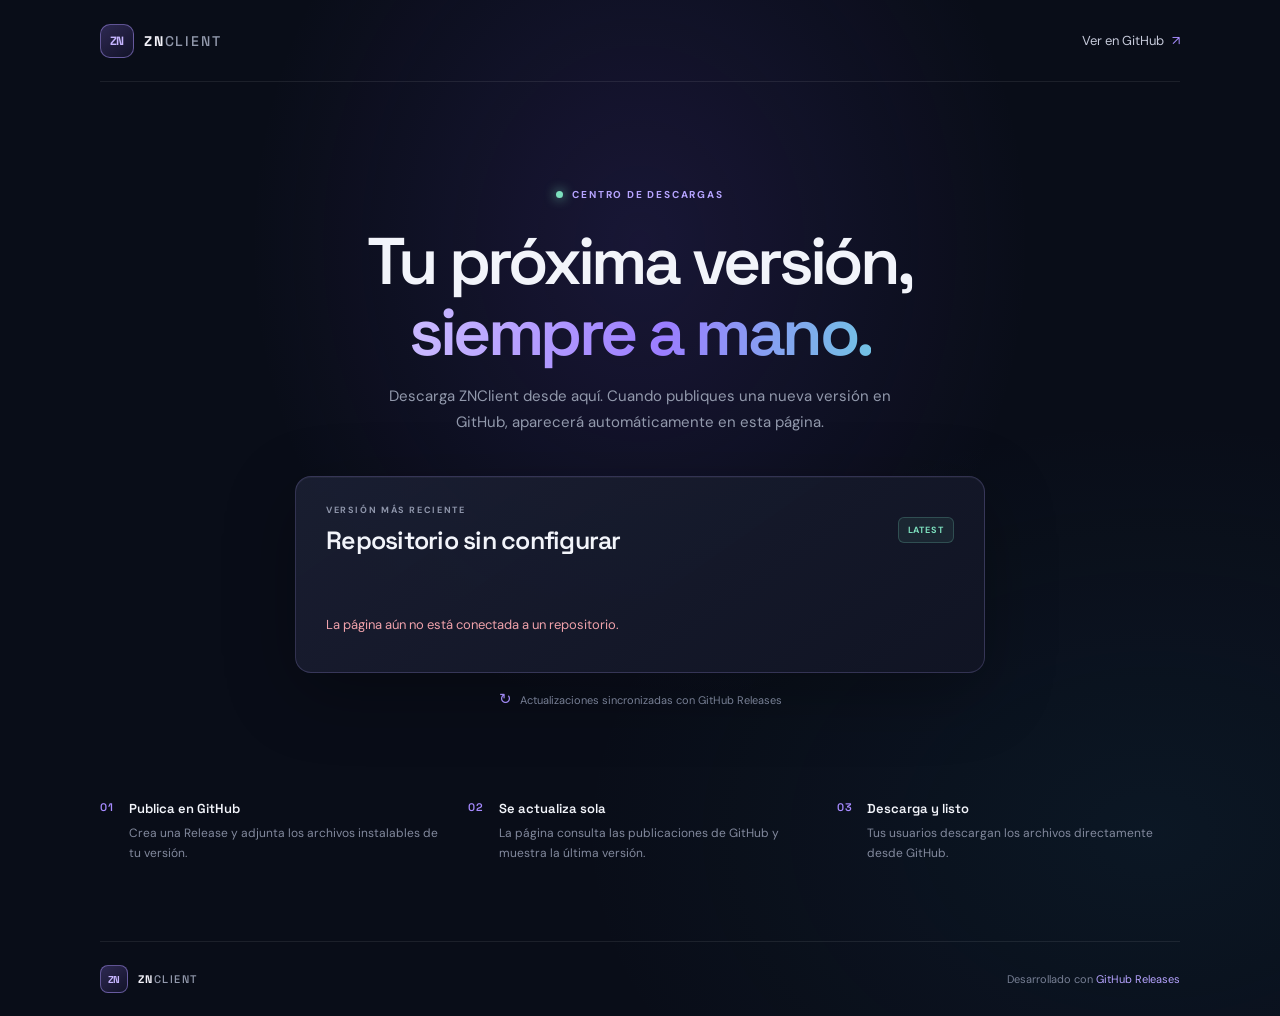
==== site/index.html @ 5d08c648 "Add ZNClient downloads website" ====
<!doctype html>
<html lang="es">
  <head>
    <meta charset="utf-8">
    <meta name="viewport" content="width=device-width, initial-scale=1">
    <meta name="theme-color" content="#090d18">
    <meta name="description" content="Descarga la versión más reciente de ZNClient.">
    <title>ZNClient — Descargas</title>
    <link rel="stylesheet" href="./styles.css">
    <script src="./repo-config.js"></script>
    <script src="./app.js" defer></script>
  </head>
  <body>
    <div class="page-shell">
      <header class="topbar">
        <a class="brand" href="#" aria-label="ZNClient, inicio">
          <span class="brand-mark" aria-hidden="true">ZN</span>
          <span>ZN<span class="brand-light">CLIENT</span></span>
        </a>
        <a class="github-link" id="github-link" href="#" target="_blank" rel="noreferrer">
          Ver en GitHub <span aria-hidden="true">↗</span>
        </a>
      </header>

      <main>
        <section class="hero" aria-labelledby="hero-title">
          <div class="eyebrow"><span class="status-dot"></span> CENTRO DE DESCARGAS</div>
          <h1 id="hero-title">Tu próxima versión,<br><span>siempre a mano.</span></h1>
          <p class="hero-copy">
            Descarga ZNClient desde aquí. Cuando publiques una nueva versión en GitHub,
            aparecerá automáticamente en esta página.
          </p>

          <article class="release-card" aria-live="polite">
            <div class="release-heading">
              <div>
                <p class="card-label">VERSIÓN MÁS RECIENTE</p>
                <h2 id="latest-version">Buscando versión...</h2>
              </div>
              <span class="latest-badge">LATEST</span>
            </div>
            <p class="release-date" id="release-date"></p>
            <div class="download-area" id="download-area">
              <span class="loader" aria-hidden="true"></span>
              <span>Conectando con GitHub...</span>
            </div>
            <a class="release-notes" id="release-notes" href="#" target="_blank" rel="noreferrer" hidden>
              Ver notas de esta versión <span aria-hidden="true">→</span>
            </a>
          </article>
          <p class="auto-note"><span aria-hidden="true">↻</span> Actualizaciones sincronizadas con GitHub Releases</p>
        </section>

        <section class="how-it-works" aria-label="Cómo funciona">
          <div class="step">
            <span class="step-number">01</span>
            <div><h3>Publica en GitHub</h3><p>Crea una Release y adjunta los archivos instalables de tu versión.</p></div>
          </div>
          <div class="step">
            <span class="step-number">02</span>
            <div><h3>Se actualiza sola</h3><p>La página consulta las publicaciones de GitHub y muestra la última versión.</p></div>
          </div>
          <div class="step">
            <span class="step-number">03</span>
            <div><h3>Descarga y listo</h3><p>Tus usuarios descargan los archivos directamente desde GitHub.</p></div>
          </div>
        </section>
      </main>

      <footer>
        <a class="brand footer-brand" href="#" aria-label="ZNClient, inicio">
          <span class="brand-mark" aria-hidden="true">ZN</span>
          <span>ZN<span class="brand-light">CLIENT</span></span>
        </a>
        <span>Desarrollado con <a id="footer-github-link" href="#" target="_blank" rel="noreferrer">GitHub Releases</a></span>
      </footer>
    </div>
  </body>
</html>
---- site/styles.css ----
@import url("https://fonts.googleapis.com/css2?family=DM+Sans:wght@400;500;600;700&family=Space+Grotesk:wght@400;500;600;700&display=swap");

:root {
  color-scheme: dark;
  font-family: "DM Sans", sans-serif;
  color: #f2f4fa;
  background: #090d18;
  font-synthesis: none;
  text-rendering: optimizeLegibility;
  -webkit-font-smoothing: antialiased;
  -moz-osx-font-smoothing: grayscale;
  font-optical-sizing: auto;
  --muted: #9299ac;
  --accent: #9c7bff;
}

* { box-sizing: border-box; }

body {
  min-width: 320px;
  min-height: 100vh;
  margin: 0;
  background:
    radial-gradient(ellipse at 50% 24%, rgba(86, 59, 172, .2), transparent 43%),
    radial-gradient(ellipse at 90% 82%, rgba(32, 108, 141, .1), transparent 35%),
    #090d18;
}

a { color: inherit; }

.page-shell { width: min(100% - 48px, 1080px); margin: 0 auto; }

.topbar, footer {
  display: flex;
  min-height: 82px;
  align-items: center;
  justify-content: space-between;
  border-bottom: 1px solid rgba(255, 255, 255, .08);
}

.brand {
  display: inline-flex;
  align-items: center;
  gap: 10px;
  color: #f4f3fa;
  font: 700 14px "Space Grotesk", sans-serif;
  letter-spacing: .13em;
  text-decoration: none;
}

.brand-mark {
  display: grid;
  width: 34px;
  height: 34px;
  place-items: center;
  border: 1px solid rgba(173, 151, 255, .48);
  border-radius: 10px;
  background: linear-gradient(145deg, rgba(156, 123, 255, .25), rgba(91, 67, 168, .12));
  color: #c6b5ff;
  font-size: 12px;
  letter-spacing: -.08em;
}

.brand-light { color: #9299ac; font-weight: 500; }

.github-link {
  color: #c6cada;
  font-size: 13px;
  text-decoration: none;
}

.github-link span { margin-left: 5px; color: #a88dff; }
.github-link:hover, footer a:hover { color: #c6b5ff; }

.hero { max-width: 690px; margin: 100px auto 0; text-align: center; }

.eyebrow, .card-label {
  color: #b6a4ff;
  font-size: 10px;
  font-weight: 700;
  letter-spacing: .18em;
}

.eyebrow { display: inline-flex; align-items: center; gap: 9px; }
.status-dot { width: 7px; height: 7px; border-radius: 50%; background: #7de0be; box-shadow: 0 0 12px #7de0be; }

h1 {
  margin: 23px 0 16px;
  font: 600 clamp(42px, 7vw, 66px)/1.07 "Space Grotesk", sans-serif;
  letter-spacing: -.055em;
}

h1 span {
  color: transparent;
  background: linear-gradient(95deg, #c8b7ff 4%, #9b7dff 55%, #72c2e4 100%);
  background-clip: text;
  -webkit-background-clip: text;
}

.hero-copy { max-width: 520px; margin: 0 auto; color: var(--muted); font-size: 15px; line-height: 1.75; }

.release-card {
  margin-top: 40px;
  padding: 27px 30px 23px;
  border: 1px solid rgba(182, 164, 255, .2);
  border-radius: 16px;
  background: linear-gradient(145deg, rgba(27, 31, 51, .92), rgba(17, 21, 36, .96));
  box-shadow: 0 20px 70px rgba(0, 0, 0, .28), inset 0 1px rgba(255, 255, 255, .045);
  text-align: left;
}

.release-heading { display: flex; align-items: center; justify-content: space-between; gap: 16px; }
.card-label { margin: 0 0 8px; color: #8e95aa; font-size: 9px; }
.release-heading h2 { margin: 0; font: 600 25px "Space Grotesk", sans-serif; letter-spacing: -.03em; }
.latest-badge { padding: 6px 9px; border: 1px solid rgba(125, 224, 190, .22); border-radius: 6px; background: rgba(125, 224, 190, .08); color: #7de0be; font-size: 9px; font-weight: 700; letter-spacing: .1em; }
.release-date { min-height: 18px; margin: 7px 0 20px; color: #8990a4; font-size: 12px; }

.download-area { display: flex; flex-wrap: wrap; align-items: center; gap: 10px; min-height: 48px; color: #a8afc2; font-size: 13px; }
.download-button {
  display: inline-flex;
  min-height: 44px;
  align-items: center;
  justify-content: center;
  gap: 9px;
  padding: 0 16px;
  border: 1px solid rgba(192, 174, 255, .36);
  border-radius: 9px;
  background: linear-gradient(110deg, #8b68ed, #7056d5);
  box-shadow: 0 5px 20px rgba(112, 86, 213, .22);
  color: white;
  font-size: 13px;
  font-weight: 600;
  text-decoration: none;
  transition: filter .15s, transform .15s;
}

.download-button:hover { filter: brightness(1.12); transform: translateY(-1px); }
.download-button.secondary { border-color: rgba(255, 255, 255, .1); background: rgba(255, 255, 255, .055); box-shadow: none; color: #d3d5e0; }
.download-button svg { width: 16px; height: 16px; }
.release-notes { display: inline-block; margin-top: 19px; color: #aaa0d2; font-size: 12px; text-decoration: none; }
.release-notes:hover { color: #d0c4ff; }
.release-notes span { margin-left: 4px; }
.message-error { color: #f0a2ab; }
.loader { width: 14px; height: 14px; border: 2px solid rgba(255, 255, 255, .2); border-top-color: #b6a4ff; border-radius: 50%; animation: spin .75s linear infinite; }
@keyframes spin { to { transform: rotate(360deg); } }

.auto-note { margin: 16px 0 0; color: #777f94; font-size: 11px; }
.auto-note span { margin-right: 5px; color: #9d86ee; font-size: 15px; }

.how-it-works { display: grid; grid-template-columns: repeat(3, 1fr); gap: 25px; margin: 91px 0 78px; }
.step { display: flex; gap: 15px; }
.step-number { color: #a68aff; font: 600 11px "Space Grotesk", sans-serif; letter-spacing: .08em; }
.step h3 { margin: 0 0 7px; font: 600 13px "Space Grotesk", sans-serif; }
.step p { margin: 0; color: #82899d; font-size: 12px; line-height: 1.65; }

footer { min-height: 75px; border-top: 1px solid rgba(255, 255, 255, .08); border-bottom: 0; color: #777f94; font-size: 11px; }
.footer-brand { font-size: 11px; }
.footer-brand .brand-mark { width: 28px; height: 28px; border-radius: 8px; font-size: 10px; }
footer a:not(.brand) { color: #b6a4ff; text-decoration: none; }

[hidden] { display: none !important; }

@media (max-width: 640px) {
  .page-shell { width: min(100% - 32px, 520px); }
  .topbar { min-height: 70px; }
  .hero { margin-top: 76px; }
  .hero-copy { font-size: 14px; }
  .release-card { margin-top: 30px; padding: 22px 19px; }
  .release-heading h2 { font-size: 22px; }
  .download-area { align-items: stretch; flex-direction: column; }
  .download-button { width: 100%; }
  .how-it-works { grid-template-columns: 1fr; gap: 23px; margin: 68px 0 57px; }
  footer { align-items: flex-start; flex-direction: column; justify-content: center; gap: 13px; padding: 18px 0; }
}

@media (prefers-reduced-motion: reduce) {
  *, *::before, *::after { scroll-behavior: auto !important; animation-duration: .01ms !important; transition-duration: .01ms !important; }
}
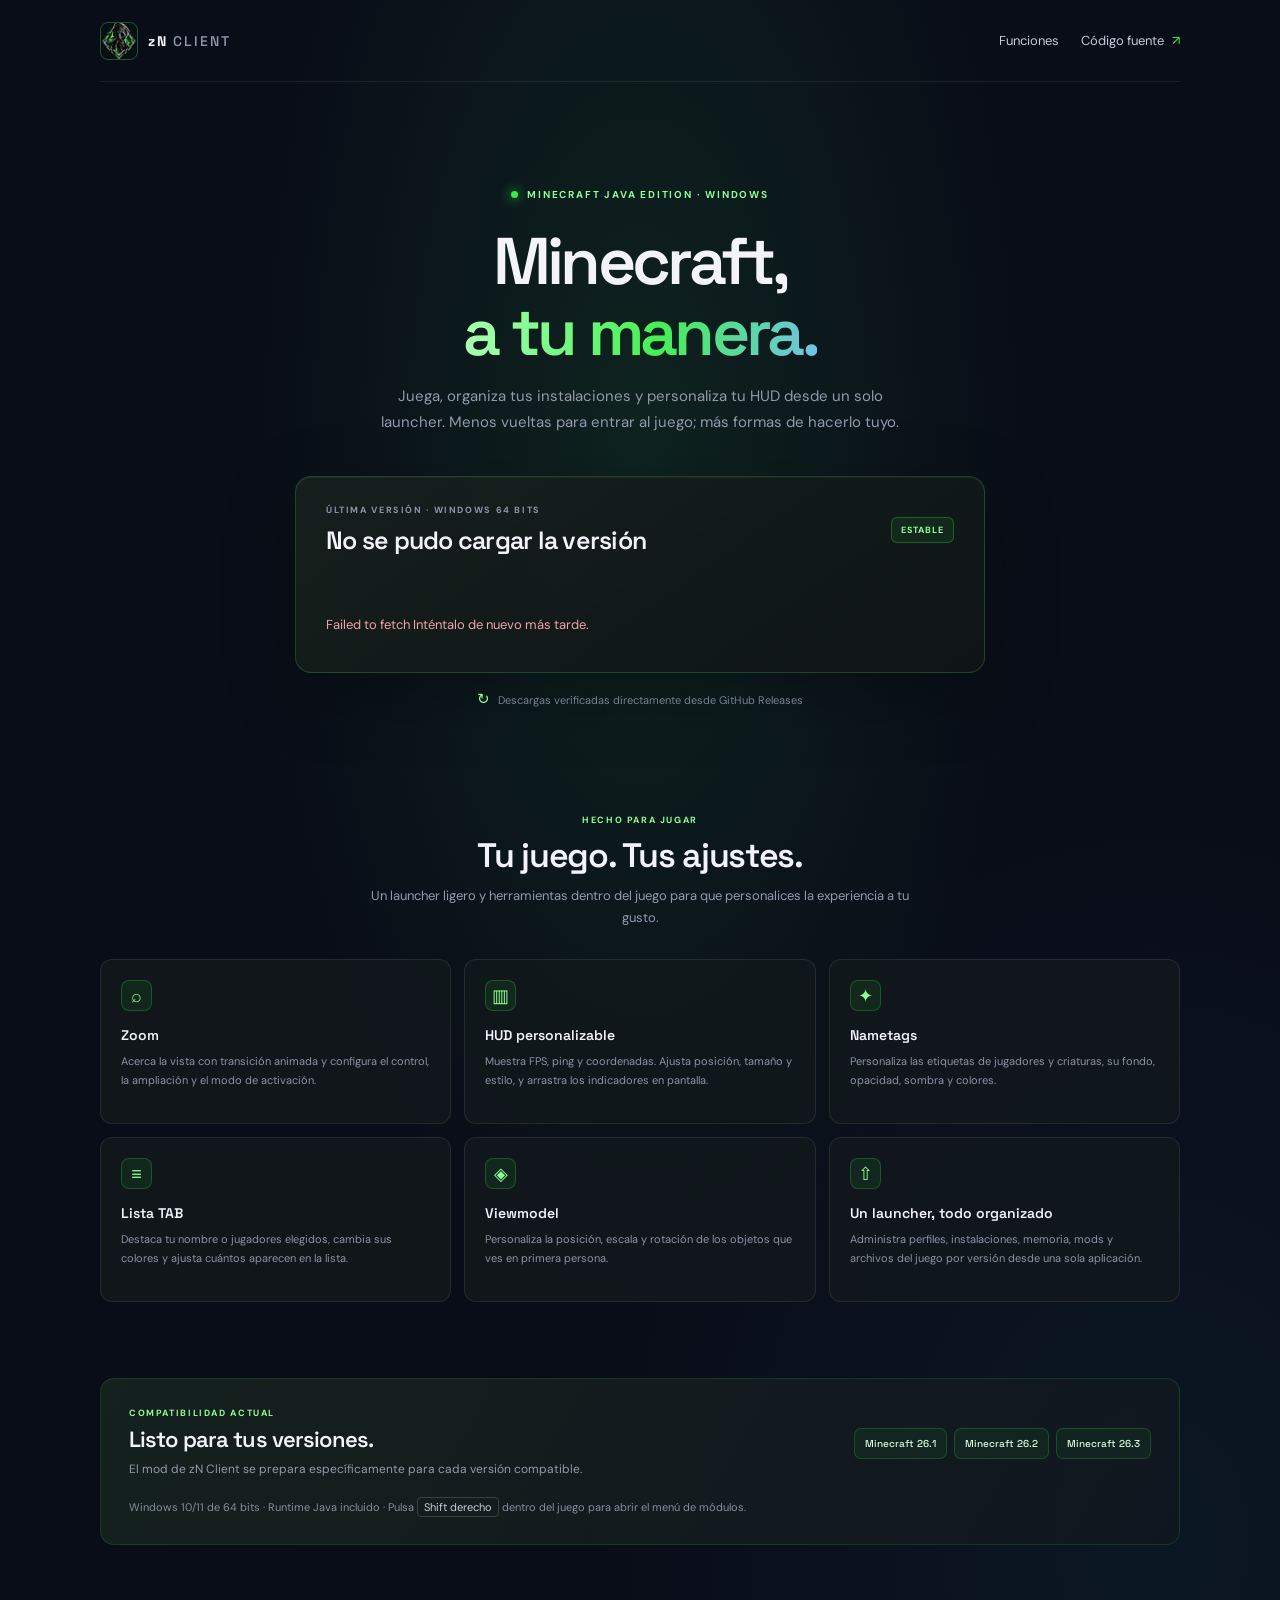
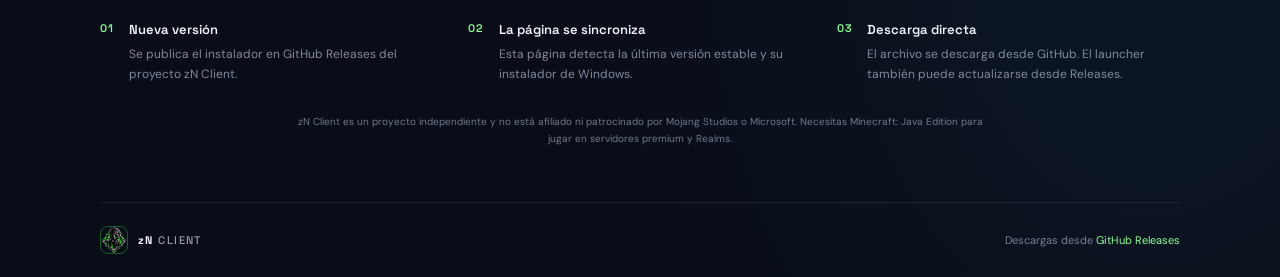
==== commit 90974ef8: "Describe zN Client on download site Co-authored-by: Copilot <223556219+Copilot@users.noreply.github." ====
--- a/site/index.html
+++ b/site/index.html
@@ -4,9 +4,10 @@
     <meta charset="utf-8">
     <meta name="viewport" content="width=device-width, initial-scale=1">
     <meta name="theme-color" content="#090d18">
-    <meta name="description" content="Descarga la versión más reciente de ZNClient.">
-    <title>ZNClient — Descargas</title>
+    <meta name="description" content="Descarga zN Client para Minecraft Java Edition. Launcher para Windows con mods, HUD y actualizaciones automáticas.">
+    <title>zN Client — Minecraft, a tu manera</title>
     <link rel="stylesheet" href="./styles.css">
+    <link rel="icon" type="image/png" href="./assets/znclient.png">
     <script src="./repo-config.js"></script>
     <script src="./app.js" defer></script>
   </head>
@@ -14,65 +15,124 @@
     <div class="page-shell">
       <header class="topbar">
         <a class="brand" href="#" aria-label="ZNClient, inicio">
-          <span class="brand-mark" aria-hidden="true">ZN</span>
-          <span>ZN<span class="brand-light">CLIENT</span></span>
+          <img class="brand-logo" src="./assets/znclient.png" alt="">
+          <span>zN <span class="brand-light">CLIENT</span></span>
         </a>
-        <a class="github-link" id="github-link" href="#" target="_blank" rel="noreferrer">
-          Ver en GitHub <span aria-hidden="true">↗</span>
-        </a>
+        <nav class="top-links" aria-label="Enlaces principales">
+          <a class="github-link" href="#features">Funciones</a>
+          <a class="github-link" id="github-link" href="#" target="_blank" rel="noreferrer">
+            Código fuente <span aria-hidden="true">↗</span>
+          </a>
+        </nav>
       </header>
 
       <main>
         <section class="hero" aria-labelledby="hero-title">
-          <div class="eyebrow"><span class="status-dot"></span> CENTRO DE DESCARGAS</div>
-          <h1 id="hero-title">Tu próxima versión,<br><span>siempre a mano.</span></h1>
+          <div class="eyebrow"><span class="status-dot"></span> MINECRAFT JAVA EDITION · WINDOWS</div>
+          <h1 id="hero-title">Minecraft,<br><span>a tu manera.</span></h1>
           <p class="hero-copy">
-            Descarga ZNClient desde aquí. Cuando publiques una nueva versión en GitHub,
-            aparecerá automáticamente en esta página.
+            Juega, organiza tus instalaciones y personaliza tu HUD desde un solo launcher.
+            Menos vueltas para entrar al juego; más formas de hacerlo tuyo.
           </p>
 
-          <article class="release-card" aria-live="polite">
+          <article class="release-card" id="latest-release" aria-live="polite">
             <div class="release-heading">
               <div>
-                <p class="card-label">VERSIÓN MÁS RECIENTE</p>
+                <p class="card-label">ÚLTIMA VERSIÓN · WINDOWS 64 BITS</p>
                 <h2 id="latest-version">Buscando versión...</h2>
               </div>
-              <span class="latest-badge">LATEST</span>
+              <span class="latest-badge">ESTABLE</span>
             </div>
             <p class="release-date" id="release-date"></p>
             <div class="download-area" id="download-area">
               <span class="loader" aria-hidden="true"></span>
-              <span>Conectando con GitHub...</span>
+              <span>Buscando el instalador en GitHub...</span>
             </div>
             <a class="release-notes" id="release-notes" href="#" target="_blank" rel="noreferrer" hidden>
-              Ver notas de esta versión <span aria-hidden="true">→</span>
+              Ver notas y todos los archivos de la versión <span aria-hidden="true">→</span>
             </a>
           </article>
-          <p class="auto-note"><span aria-hidden="true">↻</span> Actualizaciones sincronizadas con GitHub Releases</p>
+          <p class="auto-note"><span aria-hidden="true">↻</span> Descargas verificadas directamente desde GitHub Releases</p>
         </section>
 
-        <section class="how-it-works" aria-label="Cómo funciona">
+        <section class="features-section" id="features" aria-labelledby="features-title">
+          <div class="section-heading">
+            <p class="section-kicker">HECHO PARA JUGAR</p>
+            <h2 id="features-title">Tu juego. Tus ajustes.</h2>
+            <p>Un launcher ligero y herramientas dentro del juego para que personalices la experiencia a tu gusto.</p>
+          </div>
+          <div class="feature-grid">
+            <article class="feature-card">
+              <span class="feature-icon" aria-hidden="true">⌕</span>
+              <h3>Zoom</h3>
+              <p>Acerca la vista con transición animada y configura el control, la ampliación y el modo de activación.</p>
+            </article>
+            <article class="feature-card">
+              <span class="feature-icon" aria-hidden="true">▥</span>
+              <h3>HUD personalizable</h3>
+              <p>Muestra FPS, ping y coordenadas. Ajusta posición, tamaño y estilo, y arrastra los indicadores en pantalla.</p>
+            </article>
+            <article class="feature-card">
+              <span class="feature-icon" aria-hidden="true">✦</span>
+              <h3>Nametags</h3>
+              <p>Personaliza las etiquetas de jugadores y criaturas, su fondo, opacidad, sombra y colores.</p>
+            </article>
+            <article class="feature-card">
+              <span class="feature-icon" aria-hidden="true">≡</span>
+              <h3>Lista TAB</h3>
+              <p>Destaca tu nombre o jugadores elegidos, cambia sus colores y ajusta cuántos aparecen en la lista.</p>
+            </article>
+            <article class="feature-card">
+              <span class="feature-icon" aria-hidden="true">◈</span>
+              <h3>Viewmodel</h3>
+              <p>Personaliza la posición, escala y rotación de los objetos que ves en primera persona.</p>
+            </article>
+            <article class="feature-card">
+              <span class="feature-icon" aria-hidden="true">⇧</span>
+              <h3>Un launcher, todo organizado</h3>
+              <p>Administra perfiles, instalaciones, memoria, mods y archivos del juego por versión desde una sola aplicación.</p>
+            </article>
+          </div>
+        </section>
+
+        <section class="compatibility" aria-labelledby="compatibility-title">
+          <div>
+            <p class="section-kicker">COMPATIBILIDAD ACTUAL</p>
+            <h2 id="compatibility-title">Listo para tus versiones.</h2>
+            <p>El mod de zN Client se prepara específicamente para cada versión compatible.</p>
+          </div>
+          <div class="version-list" aria-label="Versiones compatibles de Minecraft">
+            <span>Minecraft 26.1</span>
+            <span>Minecraft 26.2</span>
+            <span>Minecraft 26.3</span>
+          </div>
+          <p class="compatibility-note">Windows 10/11 de 64 bits · Runtime Java incluido · Pulsa <kbd>Shift derecho</kbd> dentro del juego para abrir el menú de módulos.</p>
+        </section>
+
+        <section class="how-it-works" aria-label="Cómo se actualizan las descargas">
           <div class="step">
             <span class="step-number">01</span>
-            <div><h3>Publica en GitHub</h3><p>Crea una Release y adjunta los archivos instalables de tu versión.</p></div>
+            <div><h3>Nueva versión</h3><p>Se publica el instalador en GitHub Releases del proyecto zN Client.</p></div>
           </div>
           <div class="step">
             <span class="step-number">02</span>
-            <div><h3>Se actualiza sola</h3><p>La página consulta las publicaciones de GitHub y muestra la última versión.</p></div>
+            <div><h3>La página se sincroniza</h3><p>Esta página detecta la última versión estable y su instalador de Windows.</p></div>
           </div>
           <div class="step">
             <span class="step-number">03</span>
-            <div><h3>Descarga y listo</h3><p>Tus usuarios descargan los archivos directamente desde GitHub.</p></div>
+            <div><h3>Descarga directa</h3><p>El archivo se descarga desde GitHub. El launcher también puede actualizarse desde Releases.</p></div>
           </div>
         </section>
+
+        <p class="disclaimer">zN Client es un proyecto independiente y no está afiliado ni patrocinado por Mojang Studios o Microsoft. Necesitas Minecraft: Java Edition para jugar en servidores premium y Realms.</p>
       </main>
 
       <footer>
         <a class="brand footer-brand" href="#" aria-label="ZNClient, inicio">
-          <span class="brand-mark" aria-hidden="true">ZN</span>
-          <span>ZN<span class="brand-light">CLIENT</span></span>
+          <img class="brand-logo" src="./assets/znclient.png" alt="">
+          <span>zN <span class="brand-light">CLIENT</span></span>
         </a>
-        <span>Desarrollado con <a id="footer-github-link" href="#" target="_blank" rel="noreferrer">GitHub Releases</a></span>
+        <span>Descargas desde <a id="footer-github-link" href="#" target="_blank" rel="noreferrer">GitHub Releases</a></span>
       </footer>
     </div>
   </body>
--- a/site/styles.css
+++ b/site/styles.css
@@ -11,7 +11,7 @@
   -moz-osx-font-smoothing: grayscale;
   font-optical-sizing: auto;
   --muted: #9299ac;
-  --accent: #9c7bff;
+  --accent: #35ef45;
 }
 
 * { box-sizing: border-box; }
@@ -21,7 +21,7 @@
   min-height: 100vh;
   margin: 0;
   background:
-    radial-gradient(ellipse at 50% 24%, rgba(86, 59, 172, .2), transparent 43%),
+    radial-gradient(ellipse at 50% 24%, rgba(40, 150, 66, .16), transparent 43%),
     radial-gradient(ellipse at 90% 82%, rgba(32, 108, 141, .1), transparent 35%),
     #090d18;
 }
@@ -48,20 +48,18 @@
   text-decoration: none;
 }
 
-.brand-mark {
-  display: grid;
-  width: 34px;
-  height: 34px;
-  place-items: center;
-  border: 1px solid rgba(173, 151, 255, .48);
-  border-radius: 10px;
-  background: linear-gradient(145deg, rgba(156, 123, 255, .25), rgba(91, 67, 168, .12));
-  color: #c6b5ff;
-  font-size: 12px;
-  letter-spacing: -.08em;
+.brand-logo {
+  width: 38px;
+  height: 38px;
+  flex: 0 0 auto;
+  border: 1px solid rgba(53, 239, 69, .34);
+  border-radius: 8px;
+  object-fit: cover;
 }
 
 .brand-light { color: #9299ac; font-weight: 500; }
+
+.top-links { display: flex; align-items: center; gap: 22px; }
 
 .github-link {
   color: #c6cada;
@@ -69,20 +67,20 @@
   text-decoration: none;
 }
 
-.github-link span { margin-left: 5px; color: #a88dff; }
-.github-link:hover, footer a:hover { color: #c6b5ff; }
+.github-link span { margin-left: 5px; color: var(--accent); }
+.github-link:hover, footer a:hover { color: #a6ffad; }
 
 .hero { max-width: 690px; margin: 100px auto 0; text-align: center; }
 
 .eyebrow, .card-label {
-  color: #b6a4ff;
+  color: #8cff96;
   font-size: 10px;
   font-weight: 700;
   letter-spacing: .18em;
 }
 
 .eyebrow { display: inline-flex; align-items: center; gap: 9px; }
-.status-dot { width: 7px; height: 7px; border-radius: 50%; background: #7de0be; box-shadow: 0 0 12px #7de0be; }
+.status-dot { width: 7px; height: 7px; border-radius: 50%; background: #35ef45; box-shadow: 0 0 12px #35ef45; }
 
 h1 {
   margin: 23px 0 16px;
@@ -92,7 +90,7 @@
 
 h1 span {
   color: transparent;
-  background: linear-gradient(95deg, #c8b7ff 4%, #9b7dff 55%, #72c2e4 100%);
+  background: linear-gradient(95deg, #a5ffad 4%, #45ef55 55%, #72c2e4 100%);
   background-clip: text;
   -webkit-background-clip: text;
 }
@@ -102,9 +100,9 @@
 .release-card {
   margin-top: 40px;
   padding: 27px 30px 23px;
-  border: 1px solid rgba(182, 164, 255, .2);
+  border: 1px solid rgba(95, 235, 105, .2);
   border-radius: 16px;
-  background: linear-gradient(145deg, rgba(27, 31, 51, .92), rgba(17, 21, 36, .96));
+  background: linear-gradient(145deg, rgba(22, 32, 28, .96), rgba(15, 21, 23, .98));
   box-shadow: 0 20px 70px rgba(0, 0, 0, .28), inset 0 1px rgba(255, 255, 255, .045);
   text-align: left;
 }
@@ -112,22 +110,23 @@
 .release-heading { display: flex; align-items: center; justify-content: space-between; gap: 16px; }
 .card-label { margin: 0 0 8px; color: #8e95aa; font-size: 9px; }
 .release-heading h2 { margin: 0; font: 600 25px "Space Grotesk", sans-serif; letter-spacing: -.03em; }
-.latest-badge { padding: 6px 9px; border: 1px solid rgba(125, 224, 190, .22); border-radius: 6px; background: rgba(125, 224, 190, .08); color: #7de0be; font-size: 9px; font-weight: 700; letter-spacing: .1em; }
+.latest-badge { padding: 6px 9px; border: 1px solid rgba(53, 239, 69, .28); border-radius: 6px; background: rgba(53, 239, 69, .08); color: #8cff96; font-size: 9px; font-weight: 700; letter-spacing: .1em; }
 .release-date { min-height: 18px; margin: 7px 0 20px; color: #8990a4; font-size: 12px; }
 
 .download-area { display: flex; flex-wrap: wrap; align-items: center; gap: 10px; min-height: 48px; color: #a8afc2; font-size: 13px; }
 .download-button {
   display: inline-flex;
-  min-height: 44px;
+  min-height: 54px;
+  flex-direction: column;
   align-items: center;
   justify-content: center;
-  gap: 9px;
-  padding: 0 16px;
-  border: 1px solid rgba(192, 174, 255, .36);
+  gap: 4px;
+  padding: 8px 18px;
+  border: 1px solid rgba(101, 255, 115, .45);
   border-radius: 9px;
-  background: linear-gradient(110deg, #8b68ed, #7056d5);
-  box-shadow: 0 5px 20px rgba(112, 86, 213, .22);
-  color: white;
+  background: linear-gradient(110deg, #32d845, #1d9e3b);
+  box-shadow: 0 5px 20px rgba(29, 158, 59, .2);
+  color: #07110a;
   font-size: 13px;
   font-weight: 600;
   text-decoration: none;
@@ -135,41 +134,72 @@
 }
 
 .download-button:hover { filter: brightness(1.12); transform: translateY(-1px); }
-.download-button.secondary { border-color: rgba(255, 255, 255, .1); background: rgba(255, 255, 255, .055); box-shadow: none; color: #d3d5e0; }
-.download-button svg { width: 16px; height: 16px; }
-.release-notes { display: inline-block; margin-top: 19px; color: #aaa0d2; font-size: 12px; text-decoration: none; }
-.release-notes:hover { color: #d0c4ff; }
+.download-details { color: rgba(7, 17, 10, .72); font-size: 10px; font-weight: 500; }
+.release-notes { display: inline-block; margin-top: 19px; color: #8cff96; font-size: 12px; text-decoration: none; }
+.release-notes:hover { color: #c2ffc7; }
 .release-notes span { margin-left: 4px; }
 .message-error { color: #f0a2ab; }
-.loader { width: 14px; height: 14px; border: 2px solid rgba(255, 255, 255, .2); border-top-color: #b6a4ff; border-radius: 50%; animation: spin .75s linear infinite; }
+.loader { width: 14px; height: 14px; border: 2px solid rgba(255, 255, 255, .2); border-top-color: #8cff96; border-radius: 50%; animation: spin .75s linear infinite; }
 @keyframes spin { to { transform: rotate(360deg); } }
 
 .auto-note { margin: 16px 0 0; color: #777f94; font-size: 11px; }
-.auto-note span { margin-right: 5px; color: #9d86ee; font-size: 15px; }
-
-.how-it-works { display: grid; grid-template-columns: repeat(3, 1fr); gap: 25px; margin: 91px 0 78px; }
+.auto-note span { margin-right: 5px; color: #8cff96; font-size: 15px; }
+
+.features-section { margin: 105px 0 0; }
+.section-heading { max-width: 560px; margin: 0 auto 30px; text-align: center; }
+.section-kicker { margin: 0 0 10px; color: #8cff96; font-size: 9px; font-weight: 700; letter-spacing: .18em; }
+.section-heading h2, .compatibility h2 { margin: 0; font: 600 clamp(25px, 4vw, 34px)/1.15 "Space Grotesk", sans-serif; letter-spacing: -.04em; }
+.section-heading > p:last-child, .compatibility > div:first-child > p:last-child { margin: 10px 0 0; color: var(--muted); font-size: 13px; line-height: 1.7; }
+.feature-grid { display: grid; grid-template-columns: repeat(3, minmax(0, 1fr)); gap: 13px; }
+.feature-card { min-height: 165px; padding: 20px; border: 1px solid rgba(255, 255, 255, .085); border-radius: 12px; background: rgba(19, 25, 28, .76); }
+.feature-icon { display: grid; width: 31px; height: 31px; margin-bottom: 15px; place-items: center; border: 1px solid rgba(53, 239, 69, .24); border-radius: 8px; background: rgba(53, 239, 69, .08); color: #8cff96; font: 600 18px "Space Grotesk", sans-serif; }
+.feature-card h3 { margin: 0 0 8px; font: 600 14px "Space Grotesk", sans-serif; }
+.feature-card p { margin: 0; color: #8b93a5; font-size: 11px; line-height: 1.7; }
+
+.compatibility { display: grid; grid-template-columns: 1fr auto; align-items: center; gap: 18px 30px; margin-top: 76px; padding: 28px; border: 1px solid rgba(53, 239, 69, .14); border-radius: 14px; background: linear-gradient(120deg, rgba(25, 40, 31, .75), rgba(17, 23, 31, .8)); }
+.compatibility .section-kicker { margin-bottom: 8px; }
+.compatibility h2 { font-size: 22px; }
+.compatibility > div:first-child > p:last-child { margin-top: 7px; font-size: 12px; }
+.version-list { display: flex; flex-wrap: wrap; justify-content: flex-end; gap: 7px; }
+.version-list span { padding: 8px 10px; border: 1px solid rgba(53, 239, 69, .2); border-radius: 7px; background: rgba(53, 239, 69, .06); color: #d7fada; font: 500 10px "Space Grotesk", sans-serif; white-space: nowrap; }
+.compatibility-note { grid-column: 1 / -1; margin: 0; color: #858da0; font-size: 11px; line-height: 1.7; }
+kbd { padding: 2px 6px; border: 1px solid rgba(255, 255, 255, .16); border-radius: 4px; color: #c9cdd8; font: inherit; }
+
+.how-it-works { display: grid; grid-template-columns: repeat(3, 1fr); gap: 25px; margin: 76px 0 28px; }
 .step { display: flex; gap: 15px; }
-.step-number { color: #a68aff; font: 600 11px "Space Grotesk", sans-serif; letter-spacing: .08em; }
+.step-number { color: #8cff96; font: 600 11px "Space Grotesk", sans-serif; letter-spacing: .08em; }
 .step h3 { margin: 0 0 7px; font: 600 13px "Space Grotesk", sans-serif; }
 .step p { margin: 0; color: #82899d; font-size: 12px; line-height: 1.65; }
+.disclaimer { max-width: 700px; margin: 0 auto 55px; color: #71798c; font-size: 10px; line-height: 1.7; text-align: center; }
 
 footer { min-height: 75px; border-top: 1px solid rgba(255, 255, 255, .08); border-bottom: 0; color: #777f94; font-size: 11px; }
 .footer-brand { font-size: 11px; }
-.footer-brand .brand-mark { width: 28px; height: 28px; border-radius: 8px; font-size: 10px; }
-footer a:not(.brand) { color: #b6a4ff; text-decoration: none; }
+.footer-brand .brand-logo { width: 28px; height: 28px; }
+footer a:not(.brand) { color: #8cff96; text-decoration: none; }
 
 [hidden] { display: none !important; }
 
 @media (max-width: 640px) {
   .page-shell { width: min(100% - 32px, 520px); }
   .topbar { min-height: 70px; }
+  .brand { gap: 7px; font-size: 12px; letter-spacing: .08em; }
+  .brand-logo { width: 32px; height: 32px; }
+  .top-links { gap: 13px; }
+  .github-link { font-size: 11px; }
   .hero { margin-top: 76px; }
   .hero-copy { font-size: 14px; }
   .release-card { margin-top: 30px; padding: 22px 19px; }
   .release-heading h2 { font-size: 22px; }
   .download-area { align-items: stretch; flex-direction: column; }
   .download-button { width: 100%; }
-  .how-it-works { grid-template-columns: 1fr; gap: 23px; margin: 68px 0 57px; }
+  .features-section { margin-top: 76px; }
+  .feature-grid { grid-template-columns: 1fr; }
+  .feature-card { min-height: auto; }
+  .compatibility { grid-template-columns: 1fr; margin-top: 58px; padding: 22px 18px; }
+  .version-list { justify-content: flex-start; }
+  .compatibility-note { grid-column: auto; }
+  .how-it-works { grid-template-columns: 1fr; gap: 23px; margin: 58px 0 28px; }
+  .disclaimer { margin-bottom: 42px; }
   footer { align-items: flex-start; flex-direction: column; justify-content: center; gap: 13px; padding: 18px 0; }
 }
 
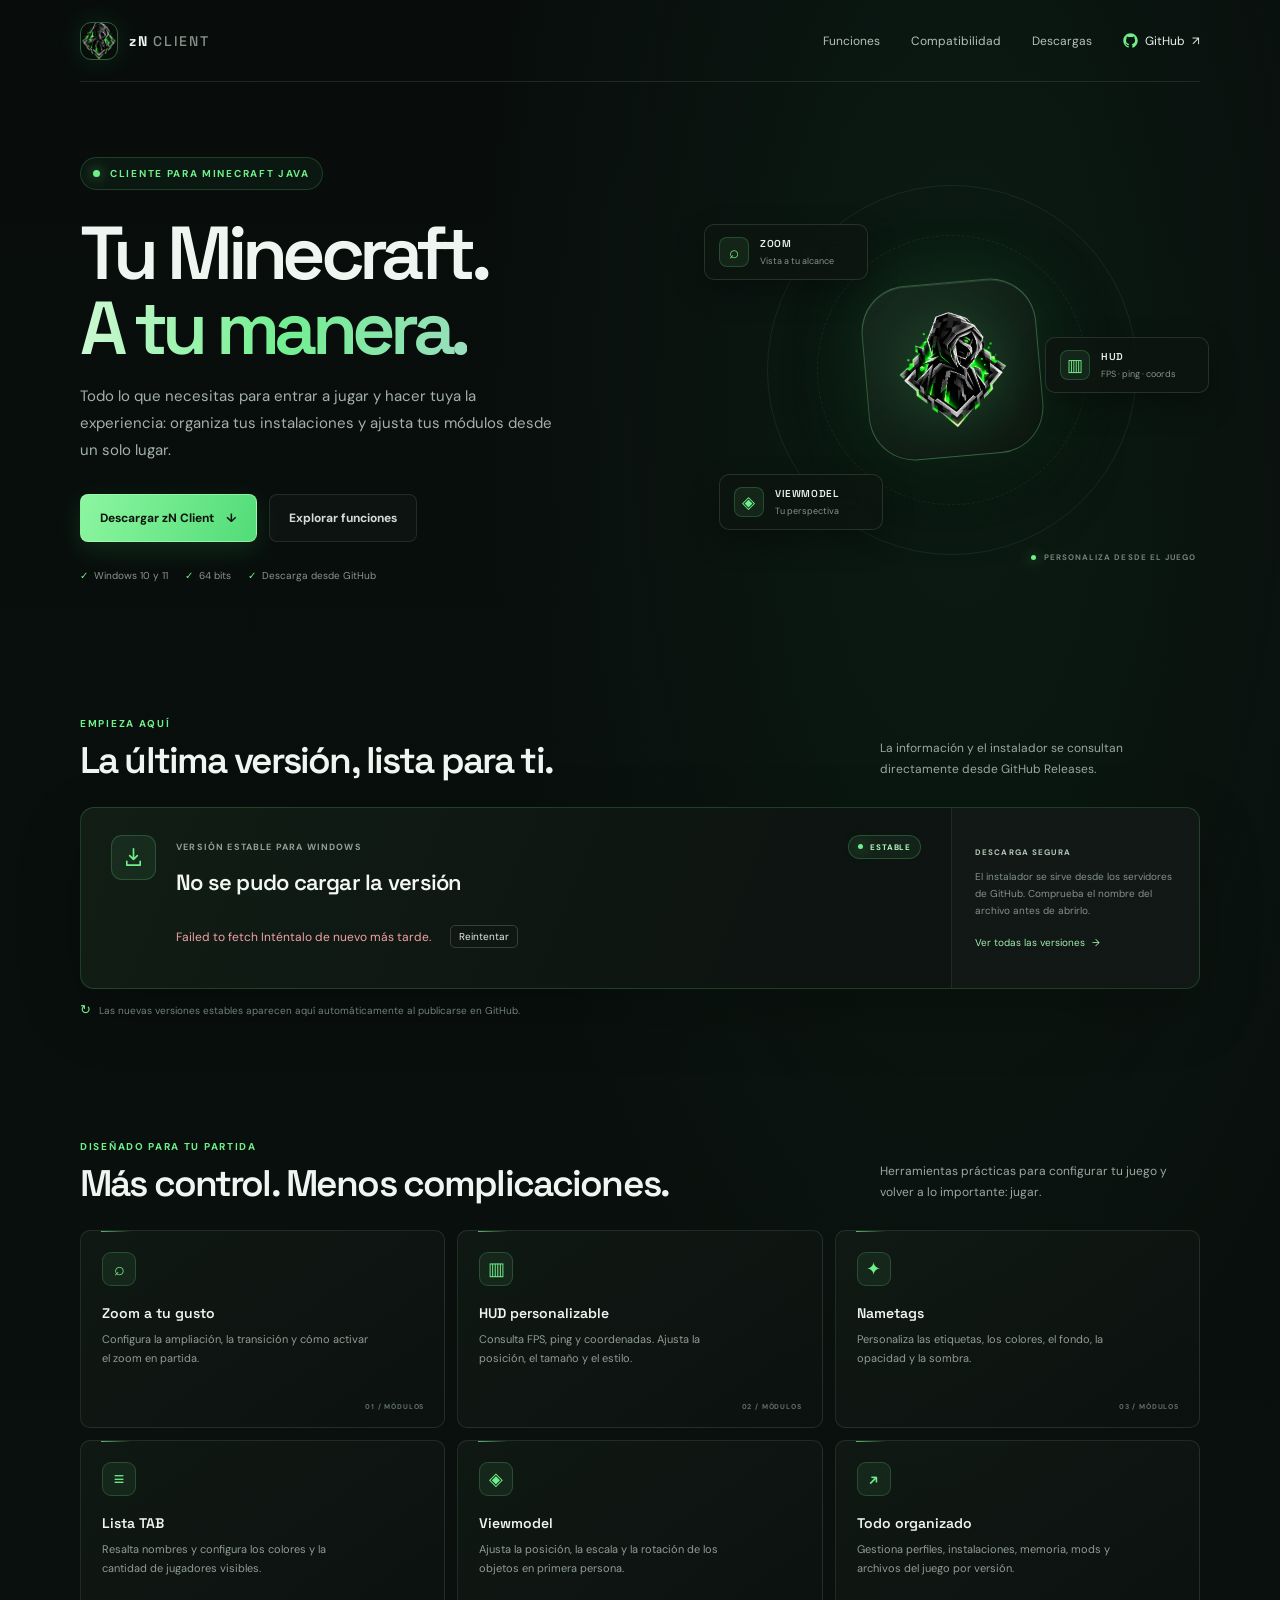
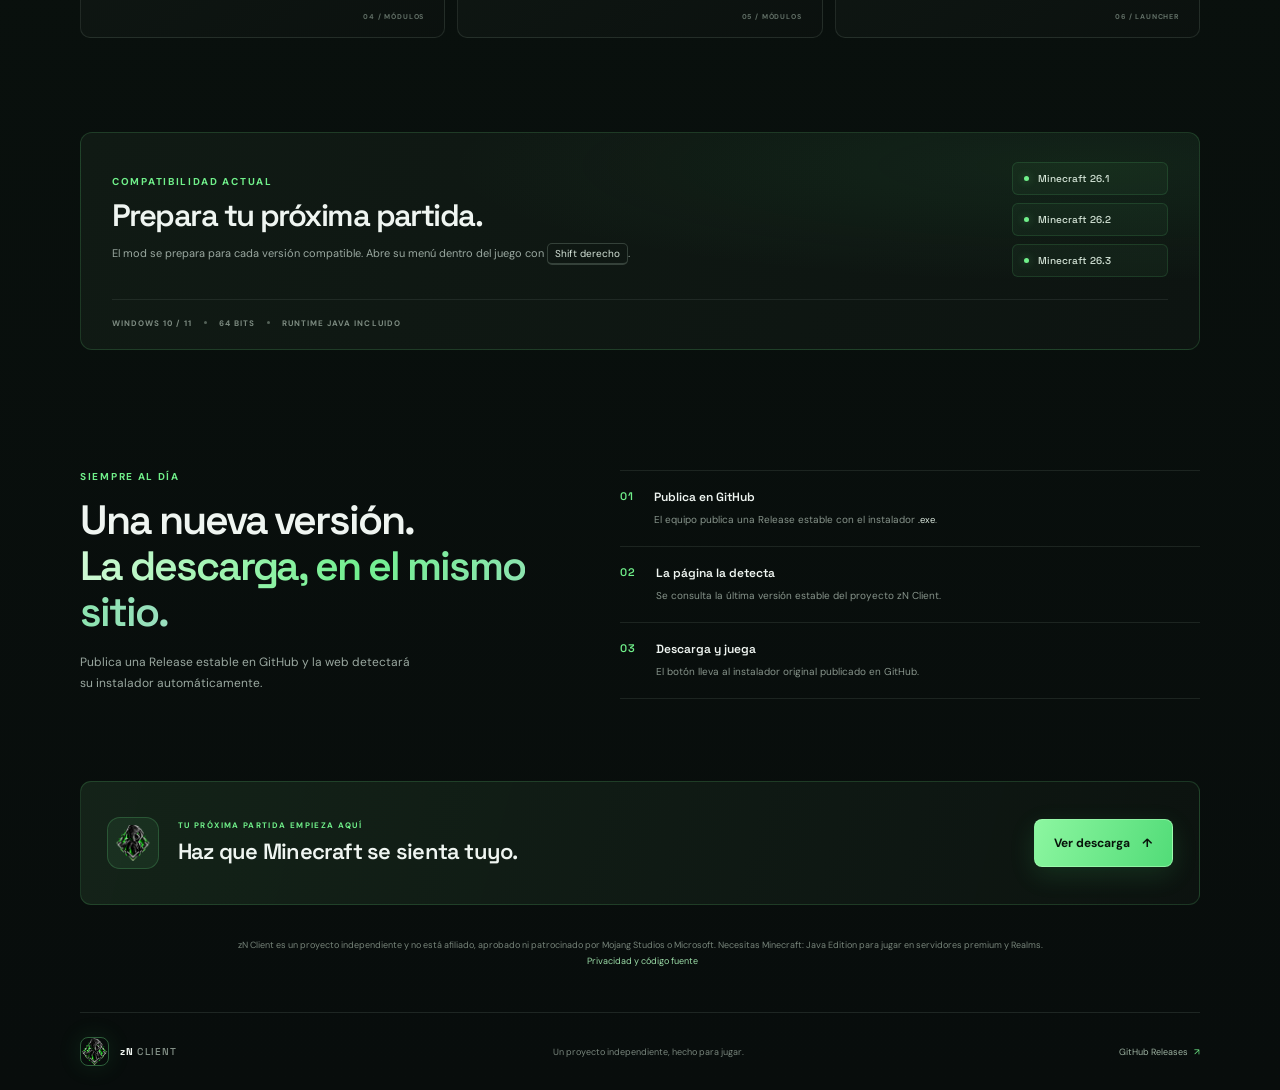
==== commit f50ab8d3: "Improve zN Client downloads website Co-authored-by: Copilot <223556219+Copilot@users.noreply.github." ====
--- a/site/index.html
+++ b/site/index.html
@@ -3,136 +3,229 @@
   <head>
     <meta charset="utf-8">
     <meta name="viewport" content="width=device-width, initial-scale=1">
-    <meta name="theme-color" content="#090d18">
-    <meta name="description" content="Descarga zN Client para Minecraft Java Edition. Launcher para Windows con mods, HUD y actualizaciones automáticas.">
-    <title>zN Client — Minecraft, a tu manera</title>
+    <meta name="theme-color" content="#080d0c">
+    <meta name="description" content="Descarga zN Client, el launcher de Minecraft Java para Windows con instalaciones organizadas y módulos personalizables.">
+    <meta property="og:type" content="website">
+    <meta property="og:title" content="zN Client — Tu Minecraft, a tu manera">
+    <meta property="og:description" content="Un launcher para organizar Minecraft y personalizar tu experiencia dentro del juego.">
+    <meta property="og:image" content="https://znicoojk.github.io/MC-zN-Client/assets/znclient.png">
+    <title>zN Client — Tu Minecraft, a tu manera</title>
+    <link rel="preconnect" href="https://fonts.googleapis.com">
+    <link rel="preconnect" href="https://fonts.gstatic.com" crossorigin>
+    <link rel="stylesheet" href="https://fonts.googleapis.com/css2?family=DM+Sans:wght@400;500;600;700&family=Space+Grotesk:wght@400;500;600;700&display=swap">
     <link rel="stylesheet" href="./styles.css">
     <link rel="icon" type="image/png" href="./assets/znclient.png">
     <script src="./repo-config.js"></script>
     <script src="./app.js" defer></script>
   </head>
   <body>
+    <div class="ambient ambient-one" aria-hidden="true"></div>
+    <div class="ambient ambient-two" aria-hidden="true"></div>
     <div class="page-shell">
       <header class="topbar">
-        <a class="brand" href="#" aria-label="ZNClient, inicio">
+        <a class="brand" href="#" aria-label="zN Client, inicio">
           <img class="brand-logo" src="./assets/znclient.png" alt="">
-          <span>zN <span class="brand-light">CLIENT</span></span>
+          <span>zN<span class="brand-light">CLIENT</span></span>
         </a>
-        <nav class="top-links" aria-label="Enlaces principales">
-          <a class="github-link" href="#features">Funciones</a>
-          <a class="github-link" id="github-link" href="#" target="_blank" rel="noreferrer">
-            Código fuente <span aria-hidden="true">↗</span>
+        <nav class="top-links" aria-label="Navegación principal">
+          <a href="#features">Funciones</a>
+          <a href="#compatibility">Compatibilidad</a>
+          <a href="#downloads">Descargas</a>
+          <a class="source-link" id="github-link" href="#" target="_blank" rel="noopener noreferrer">
+            <svg class="github-mark" viewBox="0 0 24 24" aria-hidden="true">
+              <path fill="currentColor" d="M12 .5C5.65.5.5 5.75.5 12.22c0 5.18 3.29 9.57 7.86 11.12.58.11.79-.26.79-.57v-2.02c-3.2.71-3.88-1.38-3.88-1.38-.53-1.35-1.3-1.71-1.3-1.71-1.07-.75.08-.74.08-.74 1.18.09 1.8 1.24 1.8 1.24 1.05 1.84 2.75 1.31 3.42 1 .11-.78.41-1.31.75-1.61-2.55-.3-5.24-1.3-5.24-5.81 0-1.28.45-2.32 1.18-3.14-.12-.3-.51-1.52.11-3.17 0 0 .96-.31 3.15 1.2.91-.26 1.89-.4 2.87-.4s1.96.14 2.87.4c2.19-1.51 3.15-1.2 3.15-1.2.62 1.65.23 2.87.11 3.17.73.82 1.18 1.86 1.18 3.14 0 4.52-2.69 5.51-5.25 5.8.41.36.78 1.08.78 2.18v3.23c0 .31.21.69.8.57 4.56-1.55 7.85-5.94 7.85-11.12C23.5 5.75 18.35.5 12 .5Z"/>
+            </svg>
+            GitHub
+            <span aria-hidden="true">↗</span>
           </a>
         </nav>
       </header>
 
       <main>
         <section class="hero" aria-labelledby="hero-title">
-          <div class="eyebrow"><span class="status-dot"></span> MINECRAFT JAVA EDITION · WINDOWS</div>
-          <h1 id="hero-title">Minecraft,<br><span>a tu manera.</span></h1>
-          <p class="hero-copy">
-            Juega, organiza tus instalaciones y personaliza tu HUD desde un solo launcher.
-            Menos vueltas para entrar al juego; más formas de hacerlo tuyo.
-          </p>
-
-          <article class="release-card" id="latest-release" aria-live="polite">
-            <div class="release-heading">
-              <div>
-                <p class="card-label">ÚLTIMA VERSIÓN · WINDOWS 64 BITS</p>
-                <h2 id="latest-version">Buscando versión...</h2>
+          <div class="hero-copy">
+            <p class="eyebrow"><span class="status-dot"></span> CLIENTE PARA MINECRAFT JAVA</p>
+            <h1 id="hero-title">Tu Minecraft.<br><span>A tu manera.</span></h1>
+            <p class="hero-description">
+              Todo lo que necesitas para entrar a jugar y hacer tuya la experiencia:
+              organiza tus instalaciones y ajusta tus módulos desde un solo lugar.
+            </p>
+            <div class="hero-actions">
+              <a class="button button-primary" href="#downloads">
+                Descargar zN Client <span aria-hidden="true">↓</span>
+              </a>
+              <a class="button button-secondary" href="#features">Explorar funciones</a>
+            </div>
+            <ul class="hero-facts" aria-label="Información del cliente">
+              <li><span aria-hidden="true">✓</span> Windows 10 y 11</li>
+              <li><span aria-hidden="true">✓</span> 64 bits</li>
+              <li><span aria-hidden="true">✓</span> Descarga desde GitHub</li>
+            </ul>
+          </div>
+
+          <div class="hero-art" aria-label="Vista de módulos disponibles en zN Client">
+            <div class="art-orbit orbit-outer" aria-hidden="true"></div>
+            <div class="art-orbit orbit-inner" aria-hidden="true"></div>
+            <div class="art-logo-wrap">
+              <img src="./assets/znclient.png" alt="Logotipo de zN Client">
+              <span class="art-glow" aria-hidden="true"></span>
+            </div>
+            <div class="module-chip chip-zoom"><span class="chip-icon" aria-hidden="true">⌕</span><span>ZOOM<small>Vista a tu alcance</small></span></div>
+            <div class="module-chip chip-hud"><span class="chip-icon" aria-hidden="true">▥</span><span>HUD<small>FPS · ping · coords</small></span></div>
+            <div class="module-chip chip-viewmodel"><span class="chip-icon" aria-hidden="true">◈</span><span>VIEWMODEL<small>Tu perspectiva</small></span></div>
+            <span class="art-caption"><span class="status-dot"></span> PERSONALIZA DESDE EL JUEGO</span>
+          </div>
+        </section>
+
+        <section class="download-section" id="downloads" aria-labelledby="download-title">
+          <div class="section-intro download-intro">
+            <div>
+              <p class="section-kicker">EMPIEZA AQUÍ</p>
+              <h2 id="download-title">La última versión, lista para ti.</h2>
+            </div>
+            <p>La información y el instalador se consultan directamente desde GitHub Releases.</p>
+          </div>
+          <article class="release-card" id="latest-release" aria-live="polite" aria-busy="true">
+            <div class="release-main">
+              <div class="release-icon" aria-hidden="true">
+                <svg viewBox="0 0 24 24" fill="none">
+                  <path d="M12 3v11m0 0 4-4m-4 4-4-4M5 16v4h14v-4" stroke="currentColor" stroke-width="1.7" stroke-linecap="round" stroke-linejoin="round"/>
+                </svg>
               </div>
-              <span class="latest-badge">ESTABLE</span>
-            </div>
-            <p class="release-date" id="release-date"></p>
-            <div class="download-area" id="download-area">
-              <span class="loader" aria-hidden="true"></span>
-              <span>Buscando el instalador en GitHub...</span>
-            </div>
-            <a class="release-notes" id="release-notes" href="#" target="_blank" rel="noreferrer" hidden>
-              Ver notas y todos los archivos de la versión <span aria-hidden="true">→</span>
-            </a>
+              <div class="release-info">
+                <div class="release-heading">
+                  <p class="card-label">VERSIÓN ESTABLE PARA WINDOWS</p>
+                  <span class="latest-badge"><span class="status-dot"></span> ESTABLE</span>
+                </div>
+                <h3 id="latest-version">Buscando versión...</h3>
+                <p class="release-date" id="release-date"></p>
+                <div class="download-area" id="download-area" aria-live="polite">
+                  <span class="loader" aria-hidden="true"></span>
+                  <span>Buscando el instalador en GitHub...</span>
+                </div>
+                <a class="release-notes" id="release-notes" href="#" target="_blank" rel="noopener noreferrer" hidden>
+                  Ver notas y todos los archivos <span aria-hidden="true">↗</span>
+                </a>
+              </div>
+            </div>
+            <div class="release-aside">
+              <span class="aside-label">DESCARGA SEGURA</span>
+              <p>El instalador se sirve desde los servidores de GitHub. Comprueba el nombre del archivo antes de abrirlo.</p>
+              <a id="all-releases-link" href="#" target="_blank" rel="noopener noreferrer">Ver todas las versiones <span aria-hidden="true">→</span></a>
+            </div>
           </article>
-          <p class="auto-note"><span aria-hidden="true">↻</span> Descargas verificadas directamente desde GitHub Releases</p>
+          <p class="download-footnote"><span aria-hidden="true">↻</span> Las nuevas versiones estables aparecen aquí automáticamente al publicarse en GitHub.</p>
         </section>
 
         <section class="features-section" id="features" aria-labelledby="features-title">
-          <div class="section-heading">
-            <p class="section-kicker">HECHO PARA JUGAR</p>
-            <h2 id="features-title">Tu juego. Tus ajustes.</h2>
-            <p>Un launcher ligero y herramientas dentro del juego para que personalices la experiencia a tu gusto.</p>
+          <div class="section-intro">
+            <div>
+              <p class="section-kicker">DISEÑADO PARA TU PARTIDA</p>
+              <h2 id="features-title">Más control. Menos complicaciones.</h2>
+            </div>
+            <p>Herramientas prácticas para configurar tu juego y volver a lo importante: jugar.</p>
           </div>
           <div class="feature-grid">
             <article class="feature-card">
               <span class="feature-icon" aria-hidden="true">⌕</span>
-              <h3>Zoom</h3>
-              <p>Acerca la vista con transición animada y configura el control, la ampliación y el modo de activación.</p>
+              <h3>Zoom a tu gusto</h3>
+              <p>Configura la ampliación, la transición y cómo activar el zoom en partida.</p>
+              <span class="feature-index">01 / MÓDULOS</span>
             </article>
             <article class="feature-card">
               <span class="feature-icon" aria-hidden="true">▥</span>
               <h3>HUD personalizable</h3>
-              <p>Muestra FPS, ping y coordenadas. Ajusta posición, tamaño y estilo, y arrastra los indicadores en pantalla.</p>
+              <p>Consulta FPS, ping y coordenadas. Ajusta la posición, el tamaño y el estilo.</p>
+              <span class="feature-index">02 / MÓDULOS</span>
             </article>
             <article class="feature-card">
               <span class="feature-icon" aria-hidden="true">✦</span>
               <h3>Nametags</h3>
-              <p>Personaliza las etiquetas de jugadores y criaturas, su fondo, opacidad, sombra y colores.</p>
+              <p>Personaliza las etiquetas, los colores, el fondo, la opacidad y la sombra.</p>
+              <span class="feature-index">03 / MÓDULOS</span>
             </article>
             <article class="feature-card">
               <span class="feature-icon" aria-hidden="true">≡</span>
               <h3>Lista TAB</h3>
-              <p>Destaca tu nombre o jugadores elegidos, cambia sus colores y ajusta cuántos aparecen en la lista.</p>
+              <p>Resalta nombres y configura los colores y la cantidad de jugadores visibles.</p>
+              <span class="feature-index">04 / MÓDULOS</span>
             </article>
             <article class="feature-card">
               <span class="feature-icon" aria-hidden="true">◈</span>
               <h3>Viewmodel</h3>
-              <p>Personaliza la posición, escala y rotación de los objetos que ves en primera persona.</p>
-            </article>
-            <article class="feature-card">
-              <span class="feature-icon" aria-hidden="true">⇧</span>
-              <h3>Un launcher, todo organizado</h3>
-              <p>Administra perfiles, instalaciones, memoria, mods y archivos del juego por versión desde una sola aplicación.</p>
-            </article>
-          </div>
-        </section>
-
-        <section class="compatibility" aria-labelledby="compatibility-title">
+              <p>Ajusta la posición, la escala y la rotación de los objetos en primera persona.</p>
+              <span class="feature-index">05 / MÓDULOS</span>
+            </article>
+            <article class="feature-card">
+              <span class="feature-icon feature-icon-launcher" aria-hidden="true">↗</span>
+              <h3>Todo organizado</h3>
+              <p>Gestiona perfiles, instalaciones, memoria, mods y archivos del juego por versión.</p>
+              <span class="feature-index">06 / LAUNCHER</span>
+            </article>
+          </div>
+        </section>
+
+        <section class="compatibility" id="compatibility" aria-labelledby="compatibility-title">
+          <div class="compatibility-copy">
+            <p class="section-kicker">COMPATIBILIDAD ACTUAL</p>
+            <h2 id="compatibility-title">Prepara tu próxima partida.</h2>
+            <p>El mod se prepara para cada versión compatible. Abre su menú dentro del juego con <kbd>Shift derecho</kbd>.</p>
+          </div>
+          <div class="version-list" aria-label="Versiones compatibles de Minecraft">
+            <span><i aria-hidden="true"></i> Minecraft 26.1</span>
+            <span><i aria-hidden="true"></i> Minecraft 26.2</span>
+            <span><i aria-hidden="true"></i> Minecraft 26.3</span>
+          </div>
+          <div class="compatibility-meta">
+            <span>WINDOWS 10 / 11</span><span class="meta-separator"></span><span>64 BITS</span><span class="meta-separator"></span><span>RUNTIME JAVA INCLUIDO</span>
+          </div>
+        </section>
+
+        <section class="update-section" aria-labelledby="update-title">
+          <div class="update-heading">
+            <p class="section-kicker">SIEMPRE AL DÍA</p>
+            <h2 id="update-title">Una nueva versión.<br><span>La descarga, en el mismo sitio.</span></h2>
+            <p>Publica una Release estable en GitHub y la web detectará su instalador automáticamente.</p>
+          </div>
+          <div class="update-steps">
+            <article class="step">
+              <span class="step-number">01</span>
+              <div><h3>Publica en GitHub</h3><p>El equipo publica una Release estable con el instalador <code>.exe</code>.</p></div>
+            </article>
+            <article class="step">
+              <span class="step-number">02</span>
+              <div><h3>La página la detecta</h3><p>Se consulta la última versión estable del proyecto zN Client.</p></div>
+            </article>
+            <article class="step">
+              <span class="step-number">03</span>
+              <div><h3>Descarga y juega</h3><p>El botón lleva al instalador original publicado en GitHub.</p></div>
+            </article>
+          </div>
+        </section>
+
+        <section class="closing-cta" aria-label="Descargar zN Client">
+          <div class="closing-mark"><img src="./assets/znclient.png" alt=""></div>
           <div>
-            <p class="section-kicker">COMPATIBILIDAD ACTUAL</p>
-            <h2 id="compatibility-title">Listo para tus versiones.</h2>
-            <p>El mod de zN Client se prepara específicamente para cada versión compatible.</p>
-          </div>
-          <div class="version-list" aria-label="Versiones compatibles de Minecraft">
-            <span>Minecraft 26.1</span>
-            <span>Minecraft 26.2</span>
-            <span>Minecraft 26.3</span>
-          </div>
-          <p class="compatibility-note">Windows 10/11 de 64 bits · Runtime Java incluido · Pulsa <kbd>Shift derecho</kbd> dentro del juego para abrir el menú de módulos.</p>
-        </section>
-
-        <section class="how-it-works" aria-label="Cómo se actualizan las descargas">
-          <div class="step">
-            <span class="step-number">01</span>
-            <div><h3>Nueva versión</h3><p>Se publica el instalador en GitHub Releases del proyecto zN Client.</p></div>
-          </div>
-          <div class="step">
-            <span class="step-number">02</span>
-            <div><h3>La página se sincroniza</h3><p>Esta página detecta la última versión estable y su instalador de Windows.</p></div>
-          </div>
-          <div class="step">
-            <span class="step-number">03</span>
-            <div><h3>Descarga directa</h3><p>El archivo se descarga desde GitHub. El launcher también puede actualizarse desde Releases.</p></div>
-          </div>
-        </section>
-
-        <p class="disclaimer">zN Client es un proyecto independiente y no está afiliado ni patrocinado por Mojang Studios o Microsoft. Necesitas Minecraft: Java Edition para jugar en servidores premium y Realms.</p>
+            <p class="section-kicker">TU PRÓXIMA PARTIDA EMPIEZA AQUÍ</p>
+            <h2>Haz que Minecraft se sienta tuyo.</h2>
+          </div>
+          <a class="button button-primary" href="#downloads">Ver descarga <span aria-hidden="true">↑</span></a>
+        </section>
+
+        <p class="disclaimer">
+          zN Client es un proyecto independiente y no está afiliado, aprobado ni patrocinado por Mojang Studios o Microsoft.
+          Necesitas Minecraft: Java Edition para jugar en servidores premium y Realms.
+          <a id="privacy-link" href="#" target="_blank" rel="noopener noreferrer">Privacidad y código fuente</a>
+        </p>
       </main>
 
       <footer>
-        <a class="brand footer-brand" href="#" aria-label="ZNClient, inicio">
+        <a class="brand footer-brand" href="#" aria-label="zN Client, inicio">
           <img class="brand-logo" src="./assets/znclient.png" alt="">
-          <span>zN <span class="brand-light">CLIENT</span></span>
+          <span>zN<span class="brand-light">CLIENT</span></span>
         </a>
-        <span>Descargas desde <a id="footer-github-link" href="#" target="_blank" rel="noreferrer">GitHub Releases</a></span>
+        <span class="footer-copy">Un proyecto independiente, hecho para jugar.</span>
+        <a class="footer-link" id="footer-github-link" href="#" target="_blank" rel="noopener noreferrer">GitHub Releases <span aria-hidden="true">↗</span></a>
       </footer>
     </div>
   </body>
--- a/site/styles.css
+++ b/site/styles.css
@@ -1,208 +1,298 @@
-@import url("https://fonts.googleapis.com/css2?family=DM+Sans:wght@400;500;600;700&family=Space+Grotesk:wght@400;500;600;700&display=swap");
-
 :root {
   color-scheme: dark;
   font-family: "DM Sans", sans-serif;
-  color: #f2f4fa;
-  background: #090d18;
+  color: #eff5f1;
+  background: #080d0c;
   font-synthesis: none;
   text-rendering: optimizeLegibility;
   -webkit-font-smoothing: antialiased;
   -moz-osx-font-smoothing: grayscale;
   font-optical-sizing: auto;
-  --muted: #9299ac;
-  --accent: #35ef45;
+  --background: #080d0c;
+  --surface: #0d1411;
+  --surface-raised: #111a16;
+  --line: rgba(224, 255, 232, .1);
+  --muted: #9aa8a0;
+  --quiet: #6d7a72;
+  --accent: #70f08a;
+  --accent-strong: #38d864;
+  --font-display: "Space Grotesk", sans-serif;
 }
 
 * { box-sizing: border-box; }
+
+html { scroll-behavior: smooth; scroll-padding-top: 90px; }
 
 body {
   min-width: 320px;
   min-height: 100vh;
   margin: 0;
+  overflow-x: hidden;
   background:
-    radial-gradient(ellipse at 50% 24%, rgba(40, 150, 66, .16), transparent 43%),
-    radial-gradient(ellipse at 90% 82%, rgba(32, 108, 141, .1), transparent 35%),
-    #090d18;
+    radial-gradient(ellipse at 75% 13%, rgba(35, 122, 67, .12), transparent 35%),
+    linear-gradient(180deg, #080d0c 0%, #09100d 58%, #080d0c 100%);
+}
+
+body::before {
+  position: absolute;
+  z-index: -1;
+  top: 0;
+  right: 0;
+  left: 0;
+  height: 760px;
+  background-image: linear-gradient(rgba(196, 255, 210, .025) 1px, transparent 1px), linear-gradient(90deg, rgba(196, 255, 210, .025) 1px, transparent 1px);
+  background-size: 64px 64px;
+  content: "";
+  mask-image: linear-gradient(to bottom, black, transparent 85%);
 }
 
 a { color: inherit; }
 
-.page-shell { width: min(100% - 48px, 1080px); margin: 0 auto; }
-
-.topbar, footer {
+a:focus-visible, button:focus-visible {
+  outline: 2px solid var(--accent);
+  outline-offset: 4px;
+}
+
+.ambient { position: fixed; z-index: -1; width: 360px; height: 360px; border-radius: 50%; filter: blur(115px); opacity: .1; pointer-events: none; }
+.ambient-one { top: 100px; left: -250px; background: #39de70; }
+.ambient-two { top: 460px; right: -300px; background: #4aa77e; }
+.page-shell { width: min(100% - 64px, 1120px); margin: 0 auto; }
+
+.topbar {
+  position: relative;
+  z-index: 2;
   display: flex;
   min-height: 82px;
   align-items: center;
   justify-content: space-between;
-  border-bottom: 1px solid rgba(255, 255, 255, .08);
-}
-
-.brand {
-  display: inline-flex;
-  align-items: center;
-  gap: 10px;
-  color: #f4f3fa;
-  font: 700 14px "Space Grotesk", sans-serif;
-  letter-spacing: .13em;
-  text-decoration: none;
-}
-
-.brand-logo {
-  width: 38px;
-  height: 38px;
-  flex: 0 0 auto;
-  border: 1px solid rgba(53, 239, 69, .34);
-  border-radius: 8px;
-  object-fit: cover;
-}
-
-.brand-light { color: #9299ac; font-weight: 500; }
-
-.top-links { display: flex; align-items: center; gap: 22px; }
-
-.github-link {
-  color: #c6cada;
-  font-size: 13px;
-  text-decoration: none;
-}
-
-.github-link span { margin-left: 5px; color: var(--accent); }
-.github-link:hover, footer a:hover { color: #a6ffad; }
-
-.hero { max-width: 690px; margin: 100px auto 0; text-align: center; }
-
-.eyebrow, .card-label {
-  color: #8cff96;
-  font-size: 10px;
-  font-weight: 700;
-  letter-spacing: .18em;
-}
-
-.eyebrow { display: inline-flex; align-items: center; gap: 9px; }
-.status-dot { width: 7px; height: 7px; border-radius: 50%; background: #35ef45; box-shadow: 0 0 12px #35ef45; }
-
-h1 {
-  margin: 23px 0 16px;
-  font: 600 clamp(42px, 7vw, 66px)/1.07 "Space Grotesk", sans-serif;
-  letter-spacing: -.055em;
-}
-
-h1 span {
-  color: transparent;
-  background: linear-gradient(95deg, #a5ffad 4%, #45ef55 55%, #72c2e4 100%);
-  background-clip: text;
-  -webkit-background-clip: text;
-}
-
-.hero-copy { max-width: 520px; margin: 0 auto; color: var(--muted); font-size: 15px; line-height: 1.75; }
-
-.release-card {
-  margin-top: 40px;
-  padding: 27px 30px 23px;
-  border: 1px solid rgba(95, 235, 105, .2);
-  border-radius: 16px;
-  background: linear-gradient(145deg, rgba(22, 32, 28, .96), rgba(15, 21, 23, .98));
-  box-shadow: 0 20px 70px rgba(0, 0, 0, .28), inset 0 1px rgba(255, 255, 255, .045);
-  text-align: left;
-}
-
-.release-heading { display: flex; align-items: center; justify-content: space-between; gap: 16px; }
-.card-label { margin: 0 0 8px; color: #8e95aa; font-size: 9px; }
-.release-heading h2 { margin: 0; font: 600 25px "Space Grotesk", sans-serif; letter-spacing: -.03em; }
-.latest-badge { padding: 6px 9px; border: 1px solid rgba(53, 239, 69, .28); border-radius: 6px; background: rgba(53, 239, 69, .08); color: #8cff96; font-size: 9px; font-weight: 700; letter-spacing: .1em; }
-.release-date { min-height: 18px; margin: 7px 0 20px; color: #8990a4; font-size: 12px; }
-
-.download-area { display: flex; flex-wrap: wrap; align-items: center; gap: 10px; min-height: 48px; color: #a8afc2; font-size: 13px; }
-.download-button {
-  display: inline-flex;
-  min-height: 54px;
-  flex-direction: column;
-  align-items: center;
-  justify-content: center;
-  gap: 4px;
-  padding: 8px 18px;
-  border: 1px solid rgba(101, 255, 115, .45);
-  border-radius: 9px;
-  background: linear-gradient(110deg, #32d845, #1d9e3b);
-  box-shadow: 0 5px 20px rgba(29, 158, 59, .2);
-  color: #07110a;
-  font-size: 13px;
-  font-weight: 600;
-  text-decoration: none;
-  transition: filter .15s, transform .15s;
-}
-
-.download-button:hover { filter: brightness(1.12); transform: translateY(-1px); }
-.download-details { color: rgba(7, 17, 10, .72); font-size: 10px; font-weight: 500; }
-.release-notes { display: inline-block; margin-top: 19px; color: #8cff96; font-size: 12px; text-decoration: none; }
-.release-notes:hover { color: #c2ffc7; }
-.release-notes span { margin-left: 4px; }
-.message-error { color: #f0a2ab; }
-.loader { width: 14px; height: 14px; border: 2px solid rgba(255, 255, 255, .2); border-top-color: #8cff96; border-radius: 50%; animation: spin .75s linear infinite; }
+  border-bottom: 1px solid var(--line);
+}
+
+.brand { display: inline-flex; align-items: center; gap: 11px; color: #f2f8f3; font: 700 14px var(--font-display); letter-spacing: .12em; text-decoration: none; }
+.brand-logo { width: 38px; height: 38px; flex: 0 0 auto; border: 1px solid rgba(112, 240, 138, .36); border-radius: 11px; object-fit: cover; box-shadow: 0 0 24px rgba(67, 206, 103, .12); }
+.brand-light { margin-left: 5px; color: #849188; font-weight: 500; }
+.top-links { display: flex; align-items: center; gap: 31px; }
+.top-links > a { color: #b6c0b9; font-size: 12px; text-decoration: none; transition: color .18s ease; }
+.top-links > a:hover, .footer-link:hover { color: var(--accent); }
+.top-links .source-link { display: inline-flex; align-items: center; gap: 7px; color: #e6f4e9; }
+.github-mark { width: 15px; height: 15px; color: var(--accent); }
+
+.hero { display: grid; min-height: 590px; grid-template-columns: 1.08fr .92fr; align-items: center; gap: 42px; padding: 70px 0 85px; }
+.hero-copy { position: relative; z-index: 1; }
+.eyebrow, .section-kicker { margin: 0; color: var(--accent); font-size: 10px; font-weight: 700; letter-spacing: .17em; }
+.eyebrow { display: inline-flex; align-items: center; gap: 10px; padding: 9px 12px; border: 1px solid rgba(112, 240, 138, .19); border-radius: 99px; background: rgba(72, 179, 97, .06); }
+.status-dot { display: inline-block; width: 7px; height: 7px; flex: 0 0 auto; border-radius: 50%; background: var(--accent); box-shadow: 0 0 13px rgba(112, 240, 138, .72); }
+h1 { margin: 26px 0 18px; font: 600 clamp(48px, 6vw, 75px)/.99 var(--font-display); letter-spacing: -.075em; }
+h1 span, .update-heading h2 span { color: transparent; background: linear-gradient(100deg, #d0f9d5, #72ef90 52%, #9adebf); background-clip: text; -webkit-background-clip: text; }
+.hero-description { max-width: 485px; margin: 0; color: #a4b0a8; font-size: 15px; line-height: 1.8; }
+.hero-actions { display: flex; flex-wrap: wrap; gap: 12px; margin-top: 30px; }
+.button { display: inline-flex; min-height: 48px; align-items: center; justify-content: center; gap: 12px; padding: 0 19px; border: 1px solid transparent; border-radius: 8px; font-size: 12px; font-weight: 700; text-decoration: none; transition: transform .18s ease, background .18s ease, border-color .18s ease, box-shadow .18s ease; }
+.button:hover { transform: translateY(-2px); }
+.button-primary { border-color: rgba(171, 255, 183, .6); background: linear-gradient(110deg, #8cf6a0, #52dc78); box-shadow: 0 8px 26px rgba(71, 220, 111, .14); color: #08130b; }
+.button-primary:hover { box-shadow: 0 10px 32px rgba(71, 220, 111, .25); }
+.button-secondary { border-color: var(--line); background: rgba(255, 255, 255, .025); color: #d3ddd6; }
+.button-secondary:hover { border-color: rgba(112, 240, 138, .34); background: rgba(112, 240, 138, .06); }
+.hero-facts { display: flex; flex-wrap: wrap; gap: 17px; margin: 27px 0 0; padding: 0; color: #87958c; font-size: 10px; list-style: none; }
+.hero-facts li { display: flex; align-items: center; gap: 6px; }
+.hero-facts li span { color: var(--accent); font-weight: 700; }
+
+.hero-art { position: relative; display: grid; min-height: 405px; place-items: center; isolation: isolate; }
+.art-orbit { position: absolute; top: 50%; left: 50%; border: 1px solid rgba(137, 224, 157, .09); border-radius: 50%; transform: translate(-50%, -50%); }
+.orbit-outer { width: 370px; height: 370px; }
+.orbit-inner { width: 270px; height: 270px; border-style: dashed; animation: orbit 40s linear infinite; }
+.art-logo-wrap { position: relative; display: grid; width: 175px; height: 175px; place-items: center; border: 1px solid rgba(132, 246, 157, .3); border-radius: 46px; background: linear-gradient(145deg, rgba(23, 41, 30, .92), rgba(11, 19, 14, .96)); box-shadow: 0 24px 80px rgba(0, 0, 0, .48), 0 0 80px rgba(63, 206, 102, .16), inset 0 1px rgba(228, 255, 231, .13); transform: rotate(-5deg); }
+.art-logo-wrap img { position: relative; z-index: 1; width: 116px; height: 116px; border-radius: 28px; object-fit: cover; }
+.art-glow { position: absolute; inset: 20%; border-radius: 50%; background: rgba(85, 229, 119, .23); filter: blur(35px); }
+.module-chip { position: absolute; z-index: 1; display: flex; min-width: 164px; align-items: center; gap: 11px; padding: 12px 14px; border: 1px solid rgba(222, 255, 229, .12); border-radius: 10px; background: rgba(13, 21, 17, .87); box-shadow: 0 12px 30px rgba(0, 0, 0, .28); color: #e7f2e9; font: 600 10px var(--font-display); letter-spacing: .06em; backdrop-filter: blur(12px); }
+.module-chip small { display: block; margin-top: 5px; color: #85948a; font: 400 9px "DM Sans", sans-serif; letter-spacing: 0; }
+.chip-icon { display: grid; width: 30px; height: 30px; flex: 0 0 auto; place-items: center; border: 1px solid rgba(112, 240, 138, .2); border-radius: 8px; background: rgba(112, 240, 138, .08); color: var(--accent); font: 600 17px var(--font-display); }
+.chip-zoom { top: 57px; left: 0; }
+.chip-hud { top: 170px; right: -9px; }
+.chip-viewmodel { bottom: 42px; left: 15px; }
+.art-caption { position: absolute; right: 4px; bottom: 10px; display: flex; align-items: center; gap: 8px; color: #738178; font-size: 8px; font-weight: 700; letter-spacing: .13em; }
+.art-caption .status-dot { width: 5px; height: 5px; }
+
+.download-section { padding-top: 45px; scroll-margin-top: 30px; }
+.section-intro { display: flex; align-items: end; justify-content: space-between; gap: 30px; margin-bottom: 25px; }
+.section-intro h2, .compatibility h2, .update-heading h2 { margin: 10px 0 0; font: 600 clamp(25px, 3.8vw, 37px)/1.13 var(--font-display); letter-spacing: -.05em; }
+.section-intro > p { max-width: 320px; margin: 0 0 2px; color: var(--muted); font-size: 12px; line-height: 1.75; }
+.release-card { display: grid; grid-template-columns: minmax(0, 1fr) 248px; overflow: hidden; border: 1px solid rgba(112, 240, 138, .18); border-radius: 14px; background: linear-gradient(112deg, rgba(18, 30, 22, .96), rgba(13, 20, 17, .98) 66%); box-shadow: 0 22px 65px rgba(0, 0, 0, .2); }
+.release-main { display: flex; gap: 20px; padding: 27px 30px; }
+.release-icon { display: grid; width: 45px; height: 45px; flex: 0 0 auto; place-items: center; border: 1px solid rgba(112, 240, 138, .2); border-radius: 11px; background: rgba(112, 240, 138, .08); color: var(--accent); }
+.release-icon svg { width: 23px; height: 23px; }
+.release-info { min-width: 0; flex: 1; }
+.release-heading { display: flex; align-items: center; justify-content: space-between; gap: 14px; }
+.card-label { margin: 0; color: #92a198; font-size: 9px; font-weight: 700; letter-spacing: .13em; }
+.latest-badge { display: inline-flex; align-items: center; gap: 7px; padding: 6px 9px; border: 1px solid rgba(112, 240, 138, .22); border-radius: 99px; background: rgba(112, 240, 138, .07); color: #b6f7c2; font-size: 8px; font-weight: 700; letter-spacing: .1em; }
+.latest-badge .status-dot { width: 5px; height: 5px; }
+.release-info h3 { margin: 9px 0 0; overflow-wrap: anywhere; color: #f2f7f3; font: 600 22px var(--font-display); letter-spacing: -.035em; }
+.release-date { margin: 4px 0 17px; color: #829087; font-size: 11px; }
+.download-area { display: flex; flex-wrap: wrap; align-items: center; gap: 10px; min-height: 48px; color: #a7b3aa; font-size: 12px; }
+.download-button { display: inline-flex; min-height: 46px; flex-direction: row; align-items: center; justify-content: center; gap: 9px; padding: 0 15px; border: 1px solid rgba(171, 255, 183, .46); border-radius: 7px; background: linear-gradient(110deg, #86f59a, #50db76); box-shadow: 0 5px 20px rgba(50, 201, 88, .15); color: #07130a; font-size: 11px; font-weight: 700; text-decoration: none; transition: filter .16s ease, transform .16s ease; }
+.download-button:hover { filter: brightness(1.08); transform: translateY(-1px); }
+.download-button::after { content: "↓"; font-size: 15px; }
+.download-details { padding-left: 9px; border-left: 1px solid rgba(7, 19, 10, .25); color: rgba(7, 19, 10, .72); font-size: 9px; font-weight: 500; }
+.release-notes { display: inline-block; margin-top: 13px; color: #9aefaa; font-size: 10px; text-decoration: none; }
+.release-notes:hover, .release-aside a:hover { color: #d6ffdc; }
+.release-aside { display: flex; flex-direction: column; justify-content: center; padding: 23px; border-left: 1px solid rgba(224, 255, 232, .08); background: rgba(255, 255, 255, .015); }
+.aside-label { color: #b7c8bc; font-size: 8px; font-weight: 700; letter-spacing: .14em; }
+.release-aside p { margin: 11px 0 17px; color: #849188; font-size: 10px; line-height: 1.7; }
+.release-aside a { color: #a2edb0; font-size: 10px; text-decoration: none; }
+.release-aside a span { margin-left: 4px; }
+.download-footnote { margin: 12px 0 0; color: #718078; font-size: 10px; }
+.download-footnote span { margin-right: 5px; color: var(--accent); font-size: 13px; }
+.message-error { color: #f2a2a5; }
+.retry-button { margin-left: 9px; padding: 4px 8px; border: 1px solid rgba(255, 255, 255, .17); border-radius: 5px; background: transparent; color: #e6eee8; font: inherit; font-size: 10px; cursor: pointer; }
+.retry-button:hover { border-color: var(--accent); }
+.loader { width: 14px; height: 14px; border: 2px solid rgba(255, 255, 255, .18); border-top-color: var(--accent); border-radius: 50%; animation: spin .75s linear infinite; }
 @keyframes spin { to { transform: rotate(360deg); } }
-
-.auto-note { margin: 16px 0 0; color: #777f94; font-size: 11px; }
-.auto-note span { margin-right: 5px; color: #8cff96; font-size: 15px; }
-
-.features-section { margin: 105px 0 0; }
-.section-heading { max-width: 560px; margin: 0 auto 30px; text-align: center; }
-.section-kicker { margin: 0 0 10px; color: #8cff96; font-size: 9px; font-weight: 700; letter-spacing: .18em; }
-.section-heading h2, .compatibility h2 { margin: 0; font: 600 clamp(25px, 4vw, 34px)/1.15 "Space Grotesk", sans-serif; letter-spacing: -.04em; }
-.section-heading > p:last-child, .compatibility > div:first-child > p:last-child { margin: 10px 0 0; color: var(--muted); font-size: 13px; line-height: 1.7; }
-.feature-grid { display: grid; grid-template-columns: repeat(3, minmax(0, 1fr)); gap: 13px; }
-.feature-card { min-height: 165px; padding: 20px; border: 1px solid rgba(255, 255, 255, .085); border-radius: 12px; background: rgba(19, 25, 28, .76); }
-.feature-icon { display: grid; width: 31px; height: 31px; margin-bottom: 15px; place-items: center; border: 1px solid rgba(53, 239, 69, .24); border-radius: 8px; background: rgba(53, 239, 69, .08); color: #8cff96; font: 600 18px "Space Grotesk", sans-serif; }
-.feature-card h3 { margin: 0 0 8px; font: 600 14px "Space Grotesk", sans-serif; }
-.feature-card p { margin: 0; color: #8b93a5; font-size: 11px; line-height: 1.7; }
-
-.compatibility { display: grid; grid-template-columns: 1fr auto; align-items: center; gap: 18px 30px; margin-top: 76px; padding: 28px; border: 1px solid rgba(53, 239, 69, .14); border-radius: 14px; background: linear-gradient(120deg, rgba(25, 40, 31, .75), rgba(17, 23, 31, .8)); }
-.compatibility .section-kicker { margin-bottom: 8px; }
-.compatibility h2 { font-size: 22px; }
-.compatibility > div:first-child > p:last-child { margin-top: 7px; font-size: 12px; }
-.version-list { display: flex; flex-wrap: wrap; justify-content: flex-end; gap: 7px; }
-.version-list span { padding: 8px 10px; border: 1px solid rgba(53, 239, 69, .2); border-radius: 7px; background: rgba(53, 239, 69, .06); color: #d7fada; font: 500 10px "Space Grotesk", sans-serif; white-space: nowrap; }
-.compatibility-note { grid-column: 1 / -1; margin: 0; color: #858da0; font-size: 11px; line-height: 1.7; }
-kbd { padding: 2px 6px; border: 1px solid rgba(255, 255, 255, .16); border-radius: 4px; color: #c9cdd8; font: inherit; }
-
-.how-it-works { display: grid; grid-template-columns: repeat(3, 1fr); gap: 25px; margin: 76px 0 28px; }
-.step { display: flex; gap: 15px; }
-.step-number { color: #8cff96; font: 600 11px "Space Grotesk", sans-serif; letter-spacing: .08em; }
-.step h3 { margin: 0 0 7px; font: 600 13px "Space Grotesk", sans-serif; }
-.step p { margin: 0; color: #82899d; font-size: 12px; line-height: 1.65; }
-.disclaimer { max-width: 700px; margin: 0 auto 55px; color: #71798c; font-size: 10px; line-height: 1.7; text-align: center; }
-
-footer { min-height: 75px; border-top: 1px solid rgba(255, 255, 255, .08); border-bottom: 0; color: #777f94; font-size: 11px; }
-.footer-brand { font-size: 11px; }
-.footer-brand .brand-logo { width: 28px; height: 28px; }
-footer a:not(.brand) { color: #8cff96; text-decoration: none; }
-
+@keyframes orbit { to { transform: translate(-50%, -50%) rotate(360deg); } }
+
+.features-section { padding-top: 122px; scroll-margin-top: 25px; }
+.feature-grid { display: grid; grid-template-columns: repeat(3, minmax(0, 1fr)); gap: 12px; }
+.feature-card { position: relative; min-height: 198px; overflow: hidden; padding: 21px 21px 35px; border: 1px solid var(--line); border-radius: 10px; background: linear-gradient(145deg, rgba(18, 27, 22, .82), rgba(12, 18, 15, .84)); transition: transform .2s ease, border-color .2s ease, background .2s ease; }
+.feature-card::before { position: absolute; top: 0; left: 20px; width: 30px; height: 1px; background: linear-gradient(90deg, var(--accent), transparent); content: ""; opacity: .75; }
+.feature-card:hover { transform: translateY(-3px); border-color: rgba(112, 240, 138, .25); background: linear-gradient(145deg, rgba(21, 34, 26, .92), rgba(13, 20, 16, .94)); }
+.feature-icon { display: grid; width: 34px; height: 34px; margin-bottom: 18px; place-items: center; border: 1px solid rgba(112, 240, 138, .2); border-radius: 9px; background: rgba(112, 240, 138, .07); color: var(--accent); font: 600 18px var(--font-display); }
+.feature-icon-launcher { font-size: 15px; }
+.feature-card h3 { margin: 0 0 8px; font: 600 14px var(--font-display); }
+.feature-card p { max-width: 270px; margin: 0; color: #909d94; font-size: 11px; line-height: 1.75; }
+.feature-index { position: absolute; right: 20px; bottom: 16px; color: #627067; font-size: 7px; font-weight: 700; letter-spacing: .12em; }
+
+.compatibility { display: grid; grid-template-columns: 1fr auto; align-items: center; gap: 22px 30px; margin-top: 94px; padding: 29px 31px 21px; border: 1px solid rgba(112, 240, 138, .16); border-radius: 12px; background: radial-gradient(ellipse at 90% 15%, rgba(60, 173, 91, .1), transparent 45%), linear-gradient(120deg, #101a14, #0d1411); scroll-margin-top: 30px; }
+.compatibility h2 { margin-top: 10px; font-size: clamp(24px, 3vw, 31px); }
+.compatibility-copy > p:last-child { max-width: 520px; margin: 11px 0 0; color: var(--muted); font-size: 11px; line-height: 1.75; }
+kbd { padding: 3px 7px; border: 1px solid rgba(226, 255, 232, .18); border-bottom-width: 2px; border-radius: 5px; color: #d7e5da; font: inherit; font-size: 10px; white-space: nowrap; }
+code { color: #d7e5da; font: inherit; font-size: .95em; }
+.version-list { display: flex; flex-direction: column; gap: 8px; }
+.version-list span { display: flex; min-width: 156px; align-items: center; gap: 9px; padding: 9px 11px; border: 1px solid rgba(112, 240, 138, .13); border-radius: 6px; background: rgba(112, 240, 138, .045); color: #d4e4d7; font: 500 10px var(--font-display); }
+.version-list i { width: 5px; height: 5px; border-radius: 50%; background: var(--accent); box-shadow: 0 0 9px rgba(112, 240, 138, .45); }
+.compatibility-meta { display: flex; grid-column: 1 / -1; align-items: center; gap: 12px; padding-top: 18px; border-top: 1px solid rgba(226, 255, 232, .08); color: #7d8b81; font-size: 8px; font-weight: 700; letter-spacing: .13em; }
+.meta-separator { width: 3px; height: 3px; border-radius: 50%; background: #546258; }
+
+.update-section { display: grid; grid-template-columns: .9fr 1.1fr; gap: 65px; padding: 120px 0 82px; }
+.update-heading h2 { margin-top: 14px; font-size: clamp(28px, 4vw, 41px); }
+.update-heading > p:last-child { max-width: 340px; margin: 16px 0 0; color: var(--muted); font-size: 12px; line-height: 1.8; }
+.update-steps { display: grid; align-content: center; }
+.step { display: flex; gap: 20px; padding: 18px 0; border-bottom: 1px solid rgba(224, 255, 232, .09); }
+.step:first-child { border-top: 1px solid rgba(224, 255, 232, .09); }
+.step-number { color: var(--accent); font: 600 11px var(--font-display); letter-spacing: .08em; }
+.step h3 { margin: 0 0 6px; font: 600 12px var(--font-display); }
+.step p { margin: 0; color: #87948b; font-size: 10px; line-height: 1.7; }
+
+.closing-cta { display: flex; min-height: 124px; align-items: center; gap: 19px; padding: 23px 26px; border: 1px solid rgba(112, 240, 138, .16); border-radius: 11px; background: linear-gradient(105deg, rgba(24, 42, 29, .75), rgba(13, 20, 17, .86)); }
+.closing-mark { display: grid; width: 52px; height: 52px; flex: 0 0 auto; place-items: center; border: 1px solid rgba(112, 240, 138, .2); border-radius: 13px; background: rgba(112, 240, 138, .07); }
+.closing-mark img { width: 36px; height: 36px; border-radius: 8px; object-fit: cover; }
+.closing-cta > div:nth-child(2) { flex: 1; }
+.closing-cta h2 { margin: 7px 0 0; font: 600 clamp(16px, 2.4vw, 22px) var(--font-display); letter-spacing: -.035em; }
+.closing-cta .section-kicker { font-size: 8px; }
+.disclaimer { max-width: 820px; margin: 32px auto 43px; color: #77847a; font-size: 9px; line-height: 1.8; text-align: center; }
+.disclaimer a { display: inline-block; margin-left: 5px; color: #9cdda8; text-decoration: none; }
+.disclaimer a:hover { color: #d6ffdc; }
+
+footer { display: flex; min-height: 78px; align-items: center; justify-content: space-between; gap: 20px; border-top: 1px solid var(--line); color: #78857c; }
+.footer-brand { font-size: 10px; }
+.footer-brand .brand-logo { width: 29px; height: 29px; border-radius: 8px; }
+.footer-brand .brand-light { margin-left: 3px; }
+.footer-copy, .footer-link { font-size: 9px; }
+.footer-link { color: #9cb1a0; text-decoration: none; }
+.footer-link span { margin-left: 4px; color: var(--accent); }
 [hidden] { display: none !important; }
 
-@media (max-width: 640px) {
-  .page-shell { width: min(100% - 32px, 520px); }
-  .topbar { min-height: 70px; }
-  .brand { gap: 7px; font-size: 12px; letter-spacing: .08em; }
-  .brand-logo { width: 32px; height: 32px; }
-  .top-links { gap: 13px; }
-  .github-link { font-size: 11px; }
-  .hero { margin-top: 76px; }
-  .hero-copy { font-size: 14px; }
-  .release-card { margin-top: 30px; padding: 22px 19px; }
-  .release-heading h2 { font-size: 22px; }
+@media (max-width: 800px) {
+  .page-shell { width: min(100% - 44px, 680px); }
+  .top-links { gap: 20px; }
+  .hero { min-height: 540px; grid-template-columns: 1fr .8fr; gap: 15px; }
+  .hero-art { min-height: 340px; transform: scale(.88); }
+  .orbit-outer { width: 320px; height: 320px; }
+  .orbit-inner { width: 235px; height: 235px; }
+  .chip-zoom { left: -15px; }
+  .chip-hud { right: -15px; }
+  .chip-viewmodel { left: -5px; }
+  .release-card { grid-template-columns: 1fr; }
+  .release-aside { display: grid; grid-template-columns: 1fr auto; align-items: center; gap: 6px 18px; padding: 15px 25px; border-top: 1px solid rgba(224, 255, 232, .08); border-left: 0; }
+  .release-aside p { grid-row: 2; margin: 0; }
+  .release-aside a { grid-column: 2; grid-row: 1 / 3; }
+  .feature-card { min-height: 205px; padding-right: 16px; padding-left: 16px; }
+  .update-section { grid-template-columns: .85fr 1.15fr; gap: 30px; }
+}
+
+@media (max-width: 600px) {
+  html { scroll-padding-top: 72px; }
+  .page-shell { width: min(100% - 36px, 480px); }
+  .topbar { min-height: 68px; }
+  .brand { gap: 8px; font-size: 12px; }
+  .brand-logo { width: 33px; height: 33px; border-radius: 9px; }
+  .top-links { gap: 12px; }
+  .top-links > a { font-size: 10px; }
+  .top-links > a:nth-child(2) { display: none; }
+  .top-links .source-link { gap: 4px; }
+  .hero { min-height: auto; grid-template-columns: 1fr; gap: 7px; padding: 68px 0 54px; }
+  .hero-copy { text-align: center; }
+  .eyebrow { font-size: 8px; }
+  h1 { margin: 22px 0 14px; font-size: clamp(47px, 13vw, 66px); }
+  .hero-description { margin: 0 auto; font-size: 13px; }
+  .hero-actions { justify-content: center; gap: 8px; margin-top: 23px; }
+  .button { min-height: 44px; padding: 0 14px; font-size: 10px; }
+  .hero-facts { justify-content: center; gap: 12px; margin-top: 20px; font-size: 8px; }
+  .hero-art { min-height: 310px; margin-top: 4px; transform: scale(.82); }
+  .download-section { padding-top: 30px; }
+  .section-intro { align-items: flex-start; flex-direction: column; gap: 10px; margin-bottom: 19px; }
+  .section-intro h2 { font-size: 27px; }
+  .section-intro > p { font-size: 11px; }
+  .release-main { gap: 13px; padding: 20px 15px; }
+  .release-icon { width: 38px; height: 38px; border-radius: 9px; }
+  .card-label { max-width: 170px; font-size: 7px; }
+  .latest-badge { gap: 5px; padding: 5px 7px; font-size: 7px; }
+  .release-info h3 { font-size: 18px; }
+  .release-date { font-size: 10px; }
   .download-area { align-items: stretch; flex-direction: column; }
-  .download-button { width: 100%; }
-  .features-section { margin-top: 76px; }
-  .feature-grid { grid-template-columns: 1fr; }
-  .feature-card { min-height: auto; }
-  .compatibility { grid-template-columns: 1fr; margin-top: 58px; padding: 22px 18px; }
-  .version-list { justify-content: flex-start; }
-  .compatibility-note { grid-column: auto; }
-  .how-it-works { grid-template-columns: 1fr; gap: 23px; margin: 58px 0 28px; }
-  .disclaimer { margin-bottom: 42px; }
-  footer { align-items: flex-start; flex-direction: column; justify-content: center; gap: 13px; padding: 18px 0; }
+  .download-button { justify-content: space-between; padding: 0 10px; font-size: 10px; }
+  .download-details { font-size: 8px; }
+  .release-aside { grid-template-columns: 1fr; gap: 7px; padding: 14px 16px; }
+  .release-aside p { grid-row: auto; }
+  .release-aside a { grid-column: auto; grid-row: auto; }
+  .download-footnote { font-size: 9px; line-height: 1.6; }
+  .features-section { padding-top: 88px; }
+  .feature-grid { grid-template-columns: repeat(2, minmax(0, 1fr)); gap: 9px; }
+  .feature-card { min-height: 208px; padding: 16px 13px 33px; }
+  .feature-icon { margin-bottom: 14px; }
+  .feature-card h3 { font-size: 12px; }
+  .feature-card p { font-size: 10px; }
+  .feature-index { right: 12px; bottom: 13px; font-size: 6px; }
+  .compatibility { grid-template-columns: 1fr; gap: 20px; margin-top: 68px; padding: 22px 18px 16px; }
+  .compatibility h2 { font-size: 26px; }
+  .compatibility-copy > p:last-child { font-size: 10px; }
+  .version-list { display: grid; grid-template-columns: repeat(3, 1fr); gap: 6px; }
+  .version-list span { min-width: 0; justify-content: center; gap: 5px; padding: 8px 5px; font-size: 8px; }
+  .version-list i { width: 4px; height: 4px; }
+  .compatibility-meta { flex-wrap: wrap; gap: 7px; padding-top: 14px; font-size: 7px; letter-spacing: .08em; }
+  .update-section { grid-template-columns: 1fr; gap: 25px; padding: 87px 0 60px; }
+  .update-heading h2 { font-size: 34px; }
+  .update-heading > p:last-child { font-size: 11px; }
+  .step { gap: 14px; padding: 14px 0; }
+  .closing-cta { min-height: auto; flex-wrap: wrap; gap: 13px; padding: 17px; }
+  .closing-mark { width: 43px; height: 43px; border-radius: 10px; }
+  .closing-mark img { width: 30px; height: 30px; }
+  .closing-cta > div:nth-child(2) { min-width: calc(100% - 60px); }
+  .closing-cta .section-kicker { font-size: 7px; }
+  .closing-cta h2 { font-size: 16px; }
+  .closing-cta .button { width: 100%; }
+  .disclaimer { margin: 25px auto 33px; font-size: 8px; }
+  footer { min-height: 70px; flex-wrap: wrap; justify-content: space-between; gap: 10px; padding: 14px 0; }
+  .footer-copy { display: none; }
+}
+
+@media (max-width: 370px) {
+  .page-shell { width: min(100% - 28px, 480px); }
+  .top-links { gap: 9px; }
+  .top-links > a { font-size: 9px; }
+  .hero-facts { gap: 8px; font-size: 7px; }
+  .hero-art { margin-right: -12px; margin-left: -12px; transform: scale(.75); }
+  .version-list { grid-template-columns: 1fr; }
+  .version-list span { justify-content: flex-start; padding-left: 10px; font-size: 9px; }
 }
 
 @media (prefers-reduced-motion: reduce) {
-  *, *::before, *::after { scroll-behavior: auto !important; animation-duration: .01ms !important; transition-duration: .01ms !important; }
-}
+  *, *::before, *::after { scroll-behavior: auto !important; animation-duration: .01ms !important; animation-iteration-count: 1 !important; transition-duration: .01ms !important; }
+}
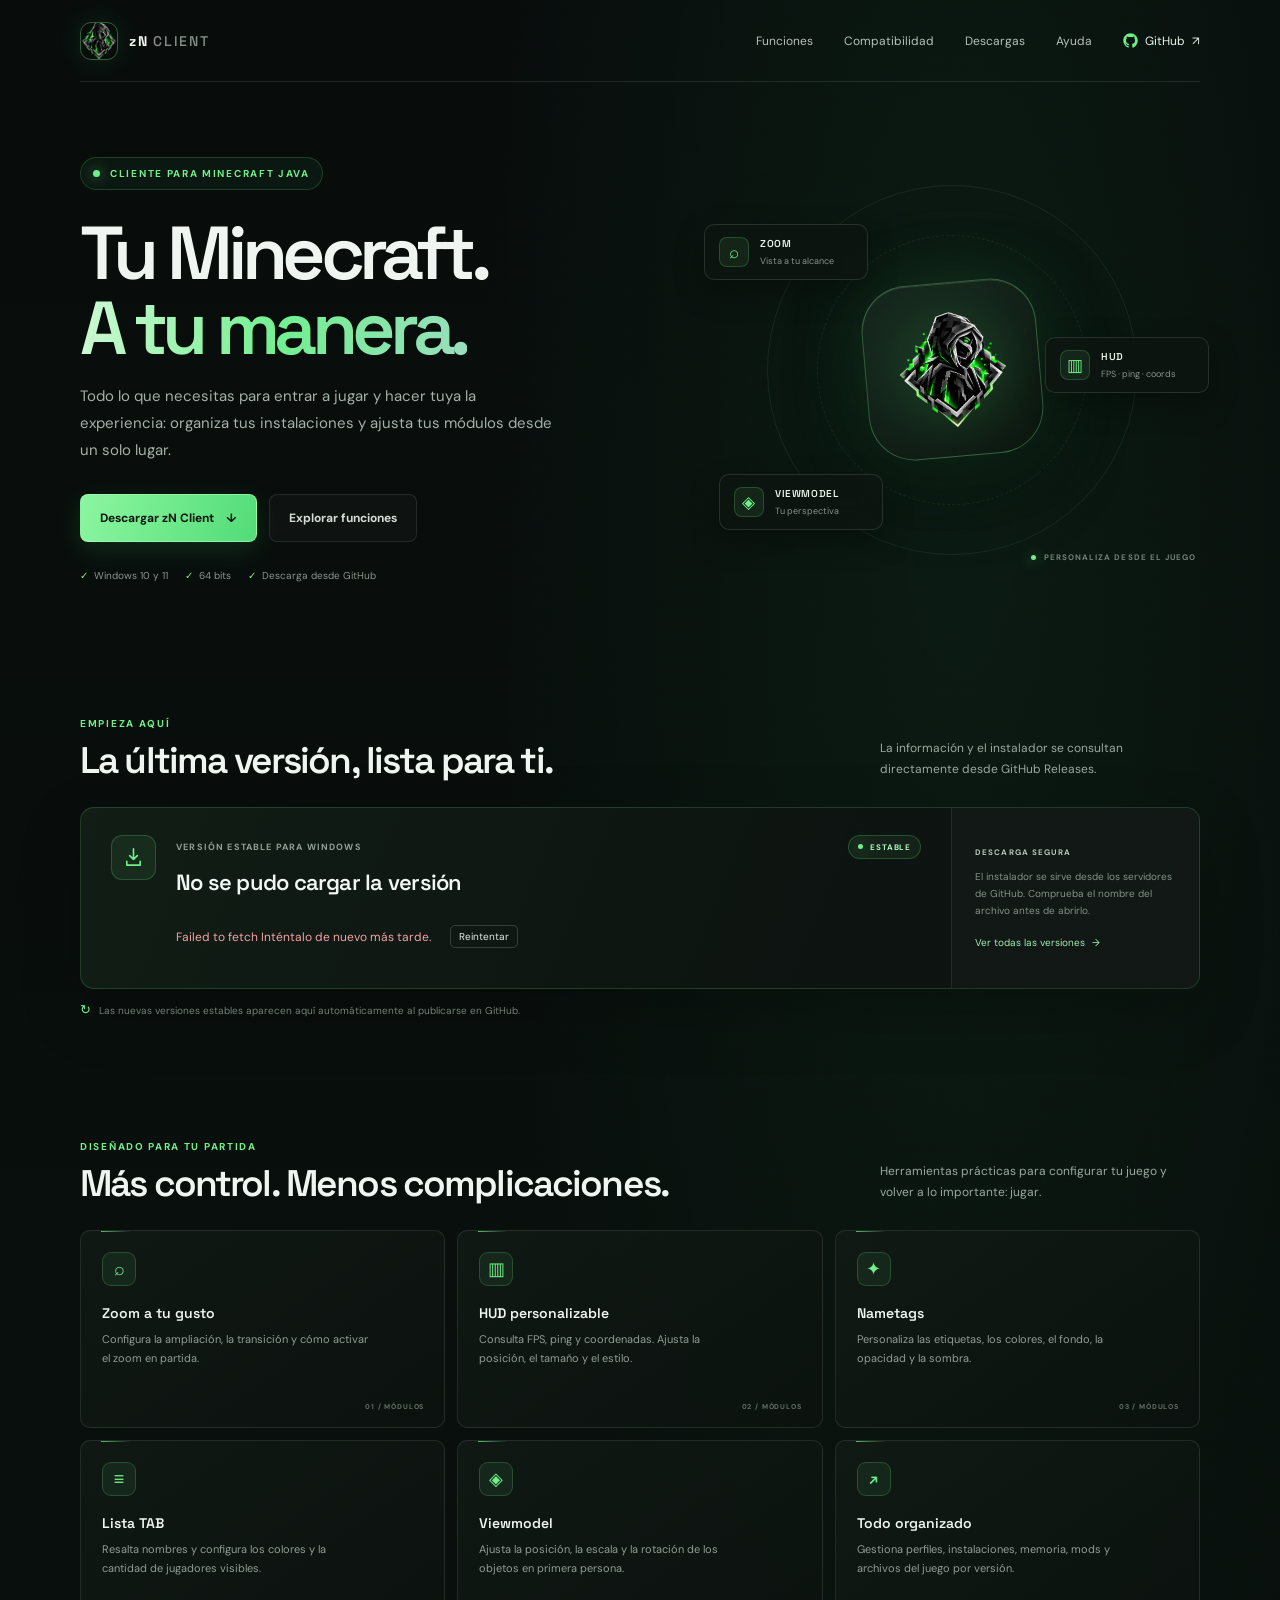
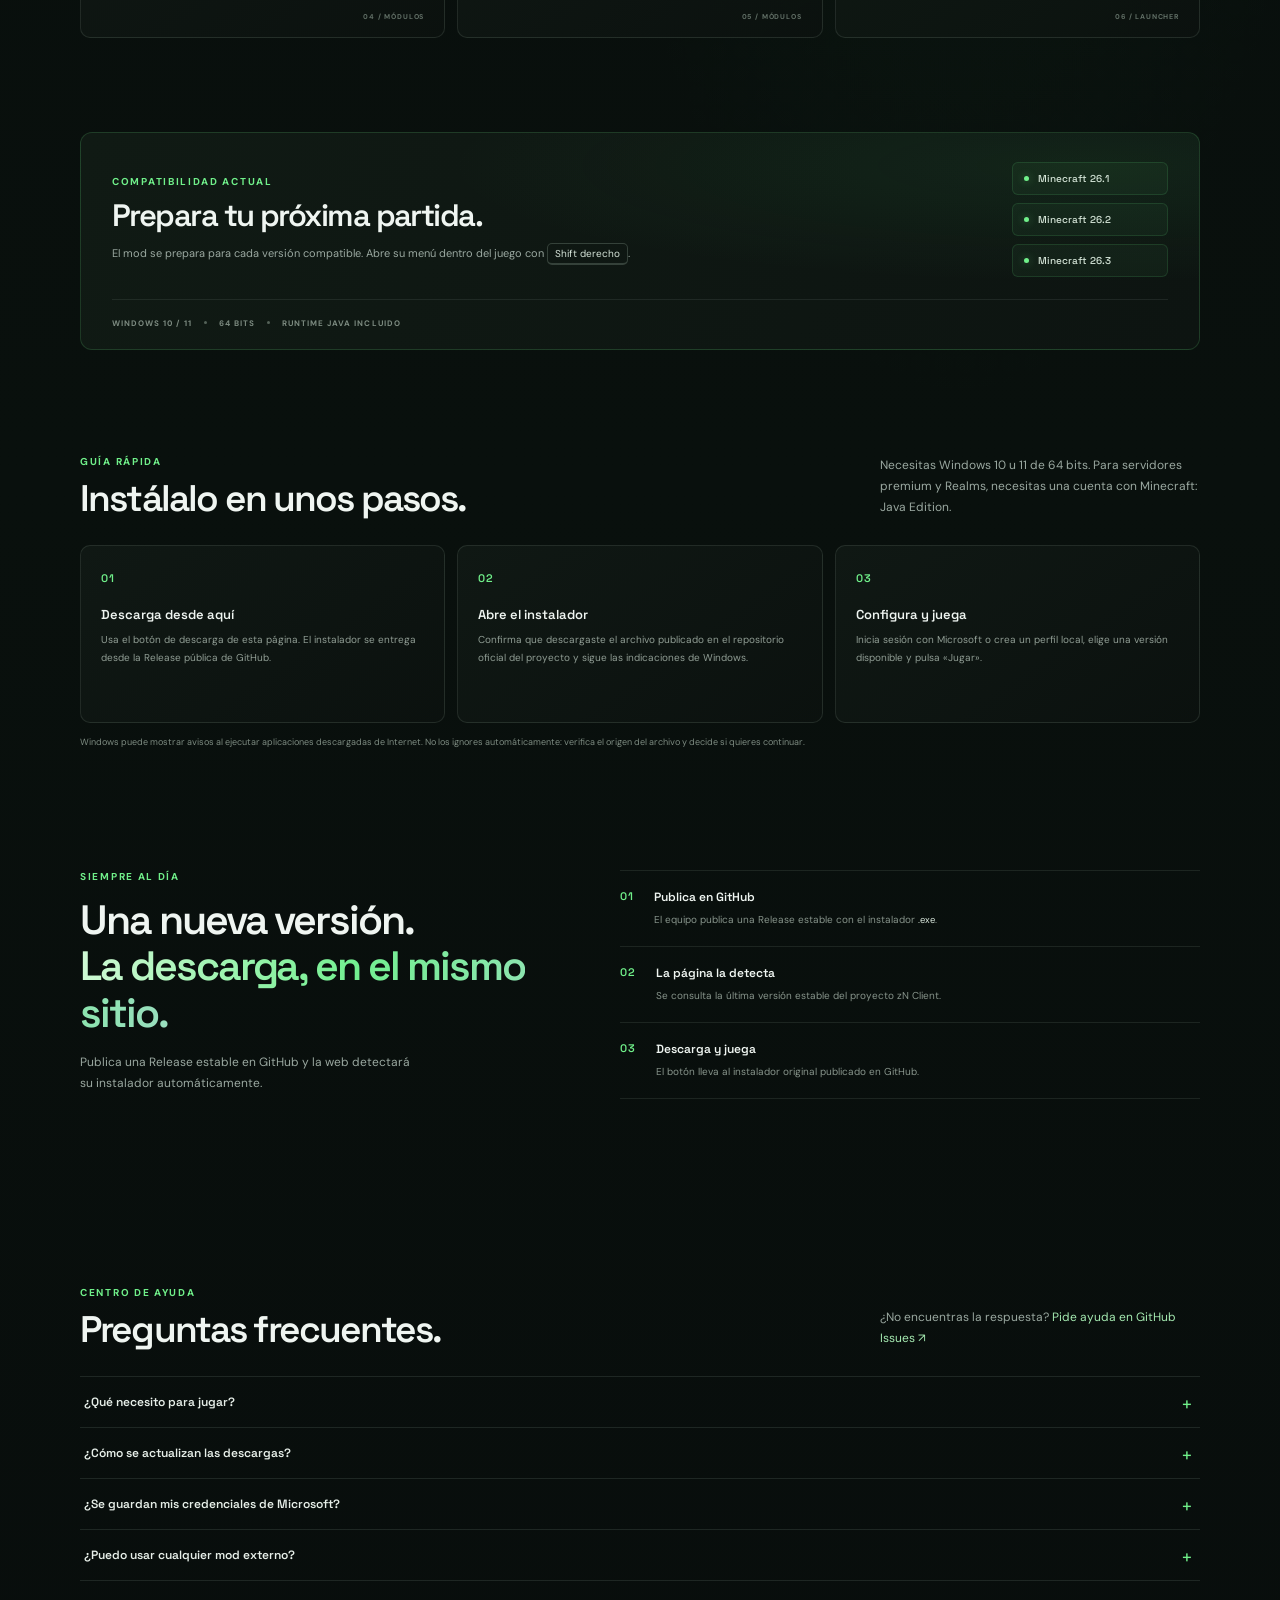
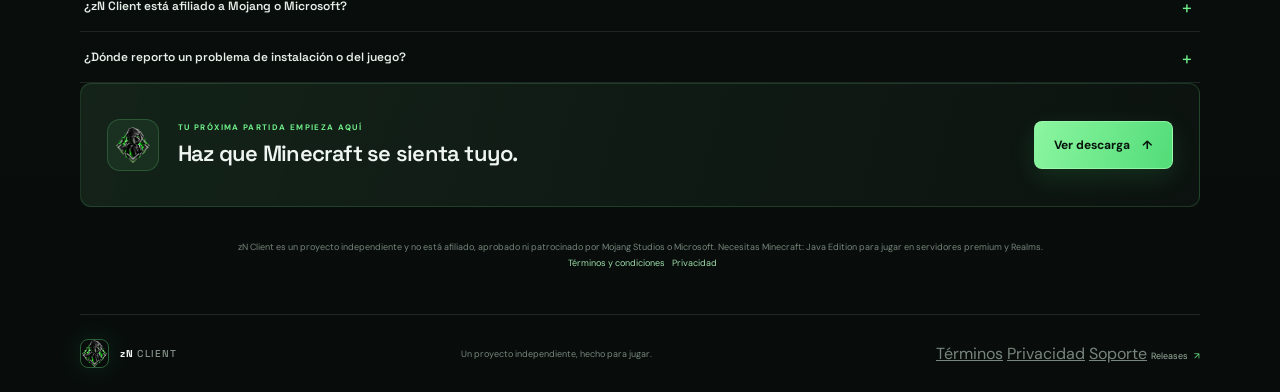
==== commit 9c27295f: "Add legal and support sections to website Co-authored-by: Copilot <223556219+Copilot@users.noreply.g" ====
--- a/site/index.html
+++ b/site/index.html
@@ -13,10 +13,10 @@
     <link rel="preconnect" href="https://fonts.googleapis.com">
     <link rel="preconnect" href="https://fonts.gstatic.com" crossorigin>
     <link rel="stylesheet" href="https://fonts.googleapis.com/css2?family=DM+Sans:wght@400;500;600;700&family=Space+Grotesk:wght@400;500;600;700&display=swap">
-    <link rel="stylesheet" href="./styles.css">
+    <link rel="stylesheet" href="./styles.css?v=3">
     <link rel="icon" type="image/png" href="./assets/znclient.png">
     <script src="./repo-config.js"></script>
-    <script src="./app.js" defer></script>
+    <script src="./app.js?v=3" defer></script>
   </head>
   <body>
     <div class="ambient ambient-one" aria-hidden="true"></div>
@@ -31,6 +31,7 @@
           <a href="#features">Funciones</a>
           <a href="#compatibility">Compatibilidad</a>
           <a href="#downloads">Descargas</a>
+          <a href="#help">Ayuda</a>
           <a class="source-link" id="github-link" href="#" target="_blank" rel="noopener noreferrer">
             <svg class="github-mark" viewBox="0 0 24 24" aria-hidden="true">
               <path fill="currentColor" d="M12 .5C5.65.5.5 5.75.5 12.22c0 5.18 3.29 9.57 7.86 11.12.58.11.79-.26.79-.57v-2.02c-3.2.71-3.88-1.38-3.88-1.38-.53-1.35-1.3-1.71-1.3-1.71-1.07-.75.08-.74.08-.74 1.18.09 1.8 1.24 1.8 1.24 1.05 1.84 2.75 1.31 3.42 1 .11-.78.41-1.31.75-1.61-2.55-.3-5.24-1.3-5.24-5.81 0-1.28.45-2.32 1.18-3.14-.12-.3-.51-1.52.11-3.17 0 0 .96-.31 3.15 1.2.91-.26 1.89-.4 2.87-.4s1.96.14 2.87.4c2.19-1.51 3.15-1.2 3.15-1.2.62 1.65.23 2.87.11 3.17.73.82 1.18 1.86 1.18 3.14 0 4.52-2.69 5.51-5.25 5.8.41.36.78 1.08.78 2.18v3.23c0 .31.21.69.8.57 4.56-1.55 7.85-5.94 7.85-11.12C23.5 5.75 18.35.5 12 .5Z"/>
@@ -181,6 +182,34 @@
           </div>
         </section>
 
+        <section class="install-section" id="install" aria-labelledby="install-title">
+          <div class="section-intro">
+            <div>
+              <p class="section-kicker">GUÍA RÁPIDA</p>
+              <h2 id="install-title">Instálalo en unos pasos.</h2>
+            </div>
+            <p>Necesitas Windows 10 u 11 de 64 bits. Para servidores premium y Realms, necesitas una cuenta con Minecraft: Java Edition.</p>
+          </div>
+          <ol class="install-grid">
+            <li class="install-card">
+              <span class="install-number">01</span>
+              <h3>Descarga desde aquí</h3>
+              <p>Usa el botón de descarga de esta página. El instalador se entrega desde la Release pública de GitHub.</p>
+            </li>
+            <li class="install-card">
+              <span class="install-number">02</span>
+              <h3>Abre el instalador</h3>
+              <p>Confirma que descargaste el archivo publicado en el repositorio oficial del proyecto y sigue las indicaciones de Windows.</p>
+            </li>
+            <li class="install-card">
+              <span class="install-number">03</span>
+              <h3>Configura y juega</h3>
+              <p>Inicia sesión con Microsoft o crea un perfil local, elige una versión disponible y pulsa «Jugar».</p>
+            </li>
+          </ol>
+          <p class="install-note">Windows puede mostrar avisos al ejecutar aplicaciones descargadas de Internet. No los ignores automáticamente: verifica el origen del archivo y decide si quieres continuar.</p>
+        </section>
+
         <section class="update-section" aria-labelledby="update-title">
           <div class="update-heading">
             <p class="section-kicker">SIEMPRE AL DÍA</p>
@@ -203,6 +232,42 @@
           </div>
         </section>
 
+        <section class="faq-section" id="help" aria-labelledby="faq-title">
+          <div class="section-intro">
+            <div>
+              <p class="section-kicker">CENTRO DE AYUDA</p>
+              <h2 id="faq-title">Preguntas frecuentes.</h2>
+            </div>
+            <p>¿No encuentras la respuesta? <a class="inline-link" id="support-link" href="#" target="_blank" rel="noopener noreferrer">Pide ayuda en GitHub Issues ↗</a></p>
+          </div>
+          <div class="faq-list">
+            <details class="faq-item">
+              <summary>¿Qué necesito para jugar?</summary>
+              <p>zN Client está diseñado para Windows 10/11 de 64 bits. Para autenticación oficial, servidores premium y Realms, necesitas una cuenta Microsoft con Minecraft: Java Edition. Los perfiles locales solo funcionan en servidores que permiten jugadores sin autenticación premium.</p>
+            </details>
+            <details class="faq-item">
+              <summary>¿Cómo se actualizan las descargas?</summary>
+              <p>La página consulta las Releases públicas del repositorio del launcher y muestra el instalador .exe de la Release estable más reciente. Los borradores y las versiones preliminares se omiten. Las notas y todos los archivos de cada Release se abren en GitHub.</p>
+            </details>
+            <details class="faq-item">
+              <summary>¿Se guardan mis credenciales de Microsoft?</summary>
+              <p>La contraseña no se guarda en el launcher. Si eliges recordar una cuenta, el token de renovación se cifra con el almacenamiento seguro de Windows. Consulta la <a class="inline-link" href="./privacy.html">política de privacidad</a> para más detalles y servicios de terceros.</p>
+            </details>
+            <details class="faq-item">
+              <summary>¿Puedo usar cualquier mod externo?</summary>
+              <p>El launcher permite administrar mods externos, pero no garantiza que todos sean compatibles entre sí ni con cada versión. Revisa la versión y los requisitos de cada mod; algunos pueden causar errores o afectar el rendimiento.</p>
+            </details>
+            <details class="faq-item">
+              <summary>¿zN Client está afiliado a Mojang o Microsoft?</summary>
+              <p>No. Es un proyecto independiente, no afiliado, aprobado ni patrocinado por Mojang Studios o Microsoft. Minecraft es una marca de Mojang Studios.</p>
+            </details>
+            <details class="faq-item">
+              <summary>¿Dónde reporto un problema de instalación o del juego?</summary>
+              <p>Abre una consulta en GitHub Issues e incluye los pasos para reproducir el problema y los registros relevantes. Antes de adjuntarlos, revísalos y elimina tokens, nombres de usuario u otra información privada. Nunca publiques contraseñas ni tokens.</p>
+            </details>
+          </div>
+        </section>
+
         <section class="closing-cta" aria-label="Descargar zN Client">
           <div class="closing-mark"><img src="./assets/znclient.png" alt=""></div>
           <div>
@@ -215,7 +280,8 @@
         <p class="disclaimer">
           zN Client es un proyecto independiente y no está afiliado, aprobado ni patrocinado por Mojang Studios o Microsoft.
           Necesitas Minecraft: Java Edition para jugar en servidores premium y Realms.
-          <a id="privacy-link" href="#" target="_blank" rel="noopener noreferrer">Privacidad y código fuente</a>
+          <a href="./terms.html">Términos y condiciones</a>
+          <a href="./privacy.html">Privacidad</a>
         </p>
       </main>
 
@@ -225,7 +291,12 @@
           <span>zN<span class="brand-light">CLIENT</span></span>
         </a>
         <span class="footer-copy">Un proyecto independiente, hecho para jugar.</span>
-        <a class="footer-link" id="footer-github-link" href="#" target="_blank" rel="noopener noreferrer">GitHub Releases <span aria-hidden="true">↗</span></a>
+        <nav class="footer-links" aria-label="Enlaces legales y soporte">
+          <a href="./terms.html">Términos</a>
+          <a href="./privacy.html">Privacidad</a>
+          <a id="support-link-footer" href="#" target="_blank" rel="noopener noreferrer">Soporte</a>
+          <a class="footer-link" id="footer-github-link" href="#" target="_blank" rel="noopener noreferrer">Releases <span aria-hidden="true">↗</span></a>
+        </nav>
       </footer>
     </div>
   </body>
--- a/site/styles.css
+++ b/site/styles.css
@@ -180,6 +180,23 @@
 .step h3 { margin: 0 0 6px; font: 600 12px var(--font-display); }
 .step p { margin: 0; color: #87948b; font-size: 10px; line-height: 1.7; }
 
+.install-section, .faq-section { padding-top: 105px; scroll-margin-top: 25px; }
+.install-grid { display: grid; grid-template-columns: repeat(3, minmax(0, 1fr)); gap: 12px; margin: 0; padding: 0; list-style: none; }
+.install-card { min-height: 178px; padding: 20px; border: 1px solid var(--line); border-radius: 10px; background: linear-gradient(145deg, rgba(18, 27, 22, .82), rgba(12, 18, 15, .84)); }
+.install-number { display: inline-block; margin-bottom: 21px; color: var(--accent); font: 600 11px var(--font-display); letter-spacing: .1em; }
+.install-card h3 { margin: 0 0 8px; font: 600 13px var(--font-display); }
+.install-card p { margin: 0; color: #909d94; font-size: 10px; line-height: 1.8; }
+.install-note { margin: 12px 0 0; color: #7d8b81; font-size: 9px; line-height: 1.7; }
+.inline-link { color: #a5eab1; text-decoration: none; }
+.inline-link:hover { color: #d3ffda; }
+.faq-list { border-top: 1px solid var(--line); }
+.faq-item { border-bottom: 1px solid var(--line); }
+.faq-item summary { position: relative; padding: 17px 35px 17px 4px; color: #e6eee8; font: 600 12px var(--font-display); cursor: pointer; list-style: none; }
+.faq-item summary::-webkit-details-marker { display: none; }
+.faq-item summary::after { position: absolute; top: 15px; right: 7px; color: var(--accent); content: "+"; font: 400 19px var(--font-display); }
+.faq-item[open] summary::after { content: "−"; }
+.faq-item p { max-width: 800px; margin: -2px 36px 17px 4px; color: #97a49b; font-size: 10px; line-height: 1.8; }
+
 .closing-cta { display: flex; min-height: 124px; align-items: center; gap: 19px; padding: 23px 26px; border: 1px solid rgba(112, 240, 138, .16); border-radius: 11px; background: linear-gradient(105deg, rgba(24, 42, 29, .75), rgba(13, 20, 17, .86)); }
 .closing-mark { display: grid; width: 52px; height: 52px; flex: 0 0 auto; place-items: center; border: 1px solid rgba(112, 240, 138, .2); border-radius: 13px; background: rgba(112, 240, 138, .07); }
 .closing-mark img { width: 36px; height: 36px; border-radius: 8px; object-fit: cover; }
@@ -215,6 +232,7 @@
   .release-aside a { grid-column: 2; grid-row: 1 / 3; }
   .feature-card { min-height: 205px; padding-right: 16px; padding-left: 16px; }
   .update-section { grid-template-columns: .85fr 1.15fr; gap: 30px; }
+  .install-card { padding: 16px; }
 }
 
 @media (max-width: 600px) {
@@ -271,6 +289,11 @@
   .update-heading h2 { font-size: 34px; }
   .update-heading > p:last-child { font-size: 11px; }
   .step { gap: 14px; padding: 14px 0; }
+  .install-section, .faq-section { padding-top: 76px; }
+  .install-grid { grid-template-columns: 1fr; gap: 8px; }
+  .install-card { min-height: auto; padding: 16px; }
+  .install-number { margin-bottom: 12px; }
+  .faq-item summary { font-size: 11px; line-height: 1.55; }
   .closing-cta { min-height: auto; flex-wrap: wrap; gap: 13px; padding: 17px; }
   .closing-mark { width: 43px; height: 43px; border-radius: 10px; }
   .closing-mark img { width: 30px; height: 30px; }
@@ -287,6 +310,7 @@
   .page-shell { width: min(100% - 28px, 480px); }
   .top-links { gap: 9px; }
   .top-links > a { font-size: 9px; }
+  .top-links > a:nth-child(4) { display: none; }
   .hero-facts { gap: 8px; font-size: 7px; }
   .hero-art { margin-right: -12px; margin-left: -12px; transform: scale(.75); }
   .version-list { grid-template-columns: 1fr; }
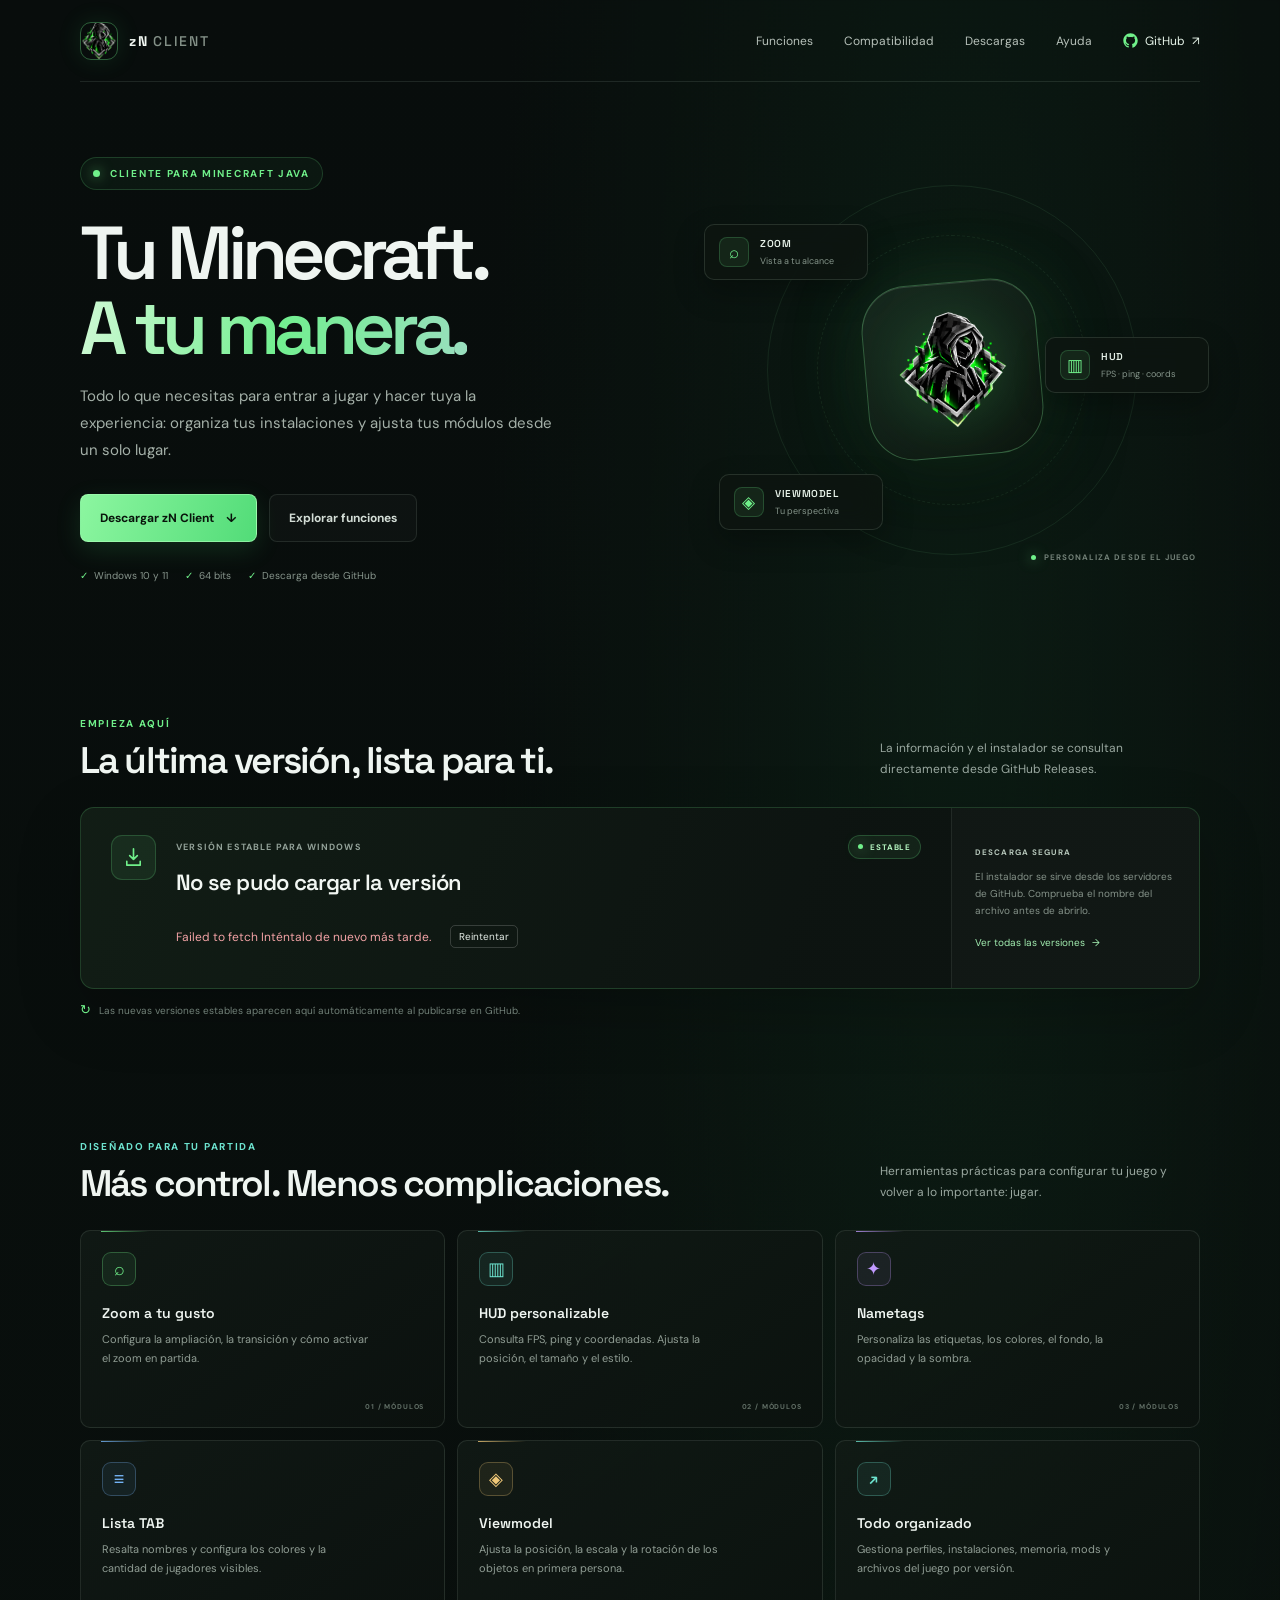
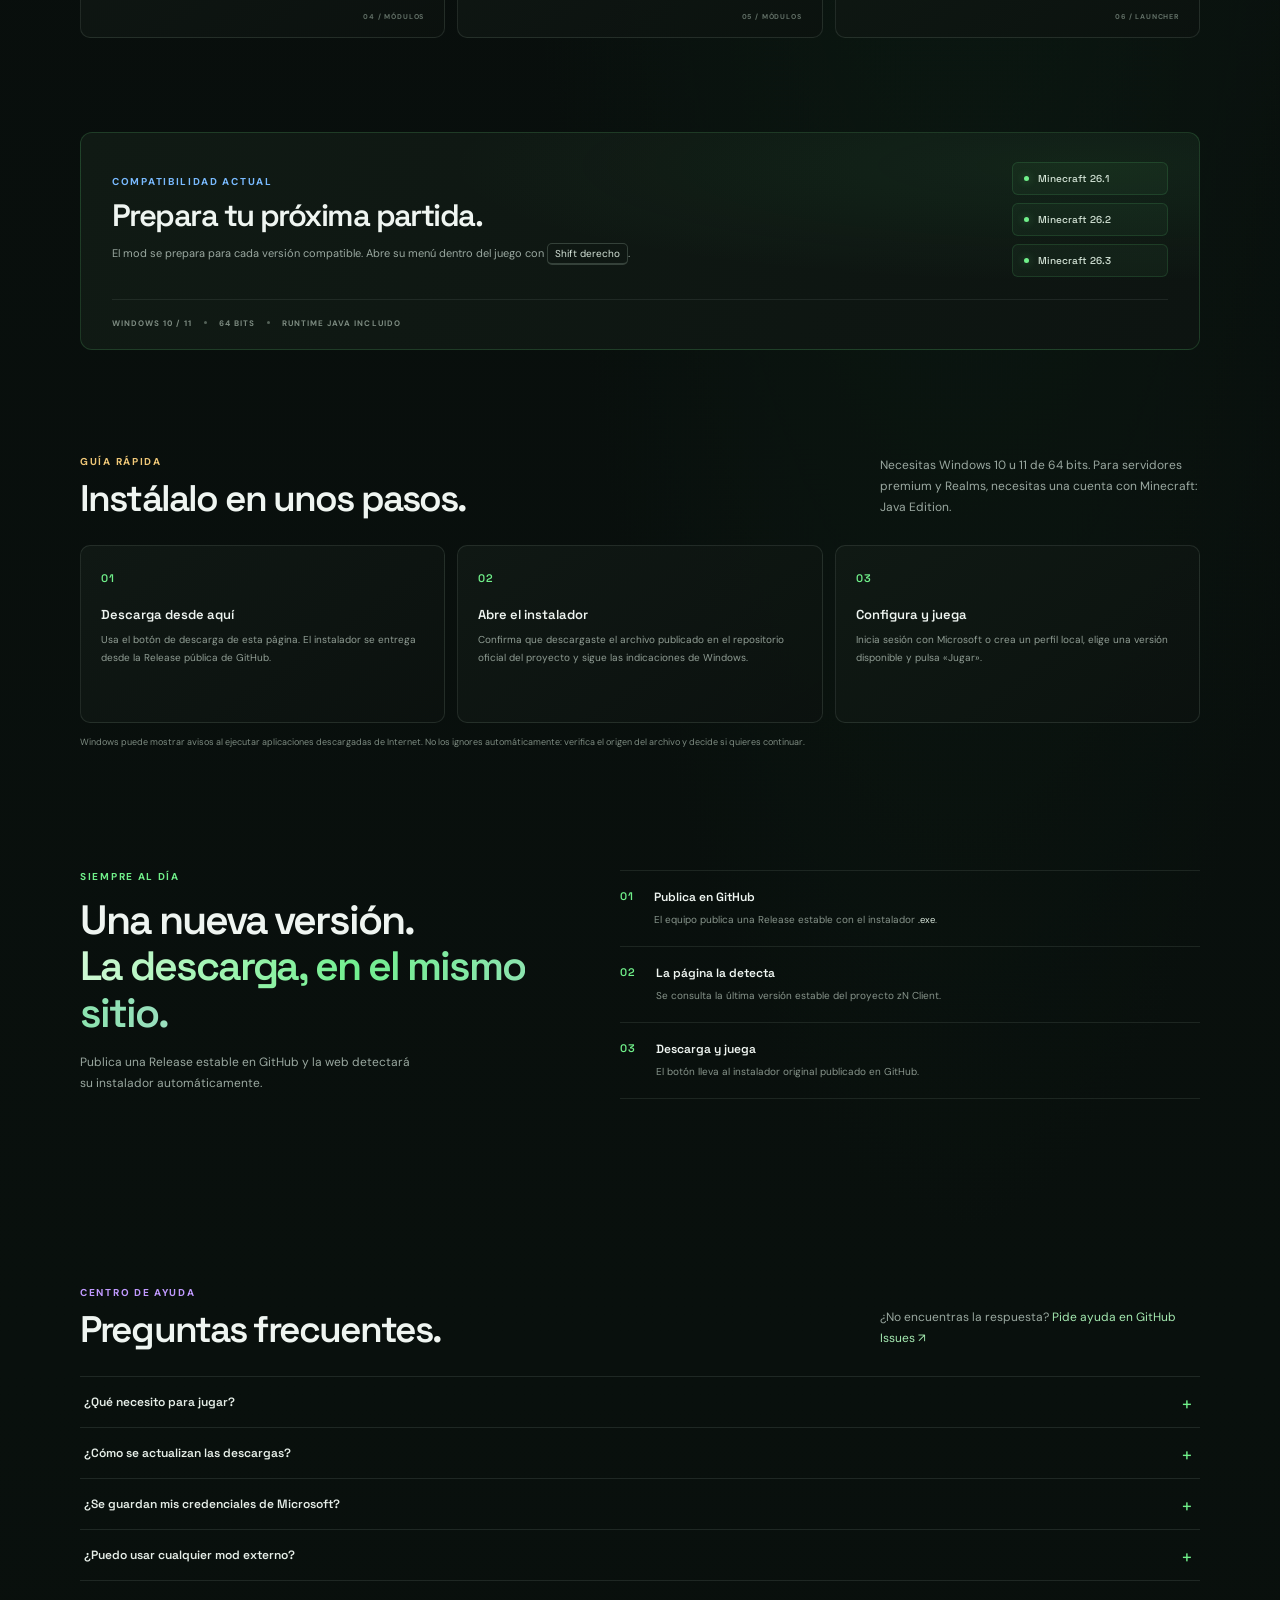
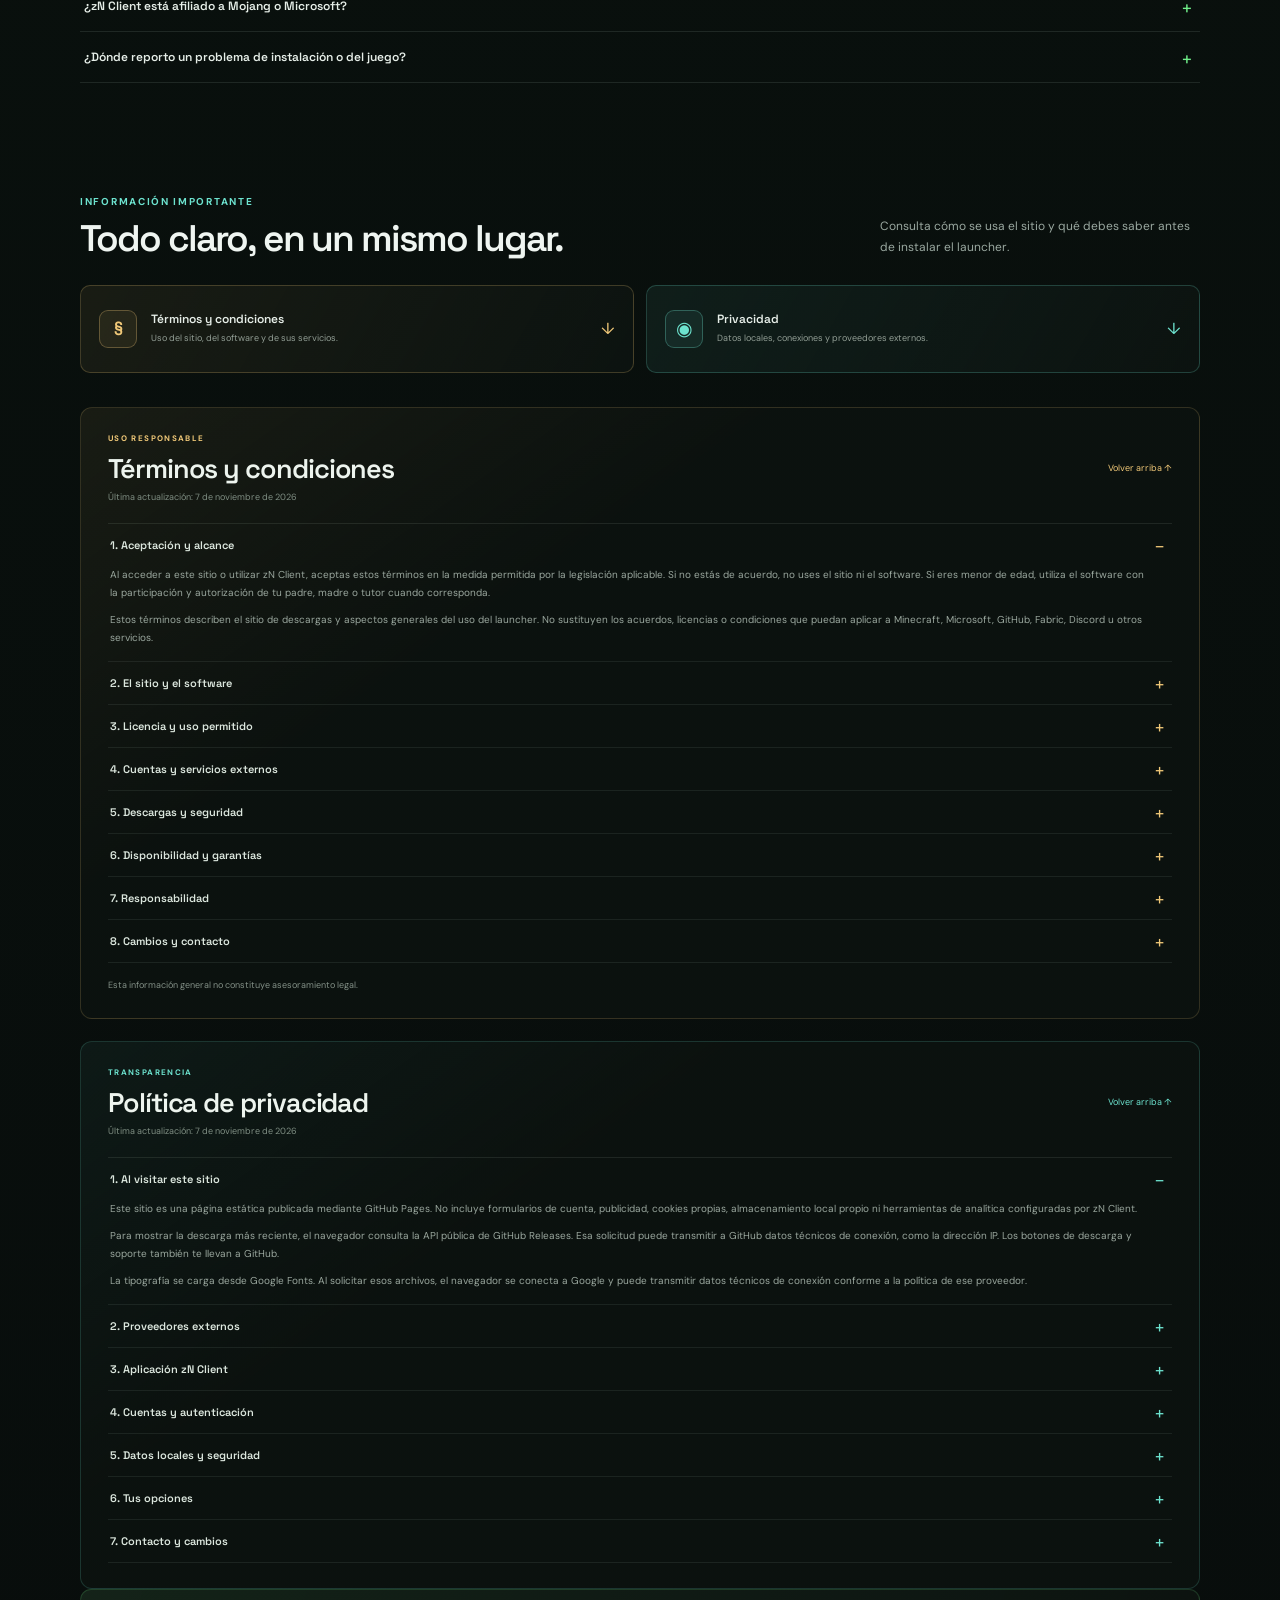
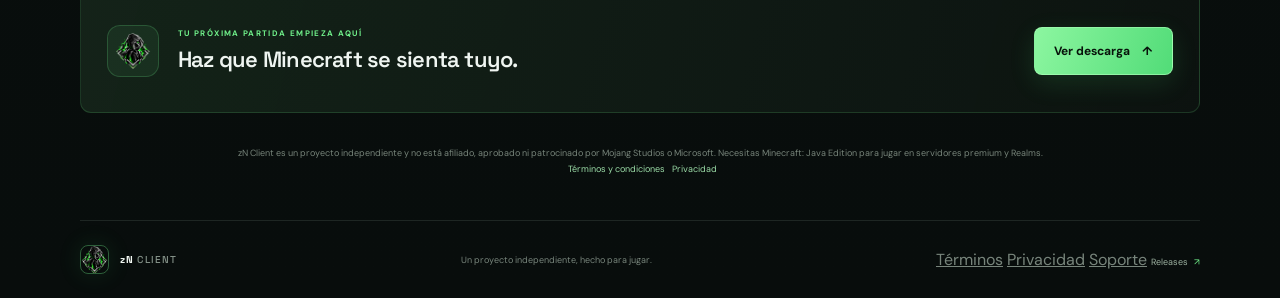
==== commit 0d934ca0: "Keep legal sections on main page and balance colors Co-authored-by: Copilot <223556219+Copilot@users" ====
--- a/site/index.html
+++ b/site/index.html
@@ -13,10 +13,10 @@
     <link rel="preconnect" href="https://fonts.googleapis.com">
     <link rel="preconnect" href="https://fonts.gstatic.com" crossorigin>
     <link rel="stylesheet" href="https://fonts.googleapis.com/css2?family=DM+Sans:wght@400;500;600;700&family=Space+Grotesk:wght@400;500;600;700&display=swap">
-    <link rel="stylesheet" href="./styles.css?v=3">
+    <link rel="stylesheet" href="./styles.css?v=4">
     <link rel="icon" type="image/png" href="./assets/znclient.png">
     <script src="./repo-config.js"></script>
-    <script src="./app.js?v=3" defer></script>
+    <script src="./app.js?v=4" defer></script>
   </head>
   <body>
     <div class="ambient ambient-one" aria-hidden="true"></div>
@@ -251,7 +251,7 @@
             </details>
             <details class="faq-item">
               <summary>¿Se guardan mis credenciales de Microsoft?</summary>
-              <p>La contraseña no se guarda en el launcher. Si eliges recordar una cuenta, el token de renovación se cifra con el almacenamiento seguro de Windows. Consulta la <a class="inline-link" href="./privacy.html">política de privacidad</a> para más detalles y servicios de terceros.</p>
+              <p>La contraseña no se guarda en el launcher. Si eliges recordar una cuenta, el token de renovación se cifra con el almacenamiento seguro de Windows. Consulta la <a class="inline-link" href="#privacy">política de privacidad</a> para más detalles y servicios de terceros.</p>
             </details>
             <details class="faq-item">
               <summary>¿Puedo usar cualquier mod externo?</summary>
@@ -266,6 +266,163 @@
               <p>Abre una consulta en GitHub Issues e incluye los pasos para reproducir el problema y los registros relevantes. Antes de adjuntarlos, revísalos y elimina tokens, nombres de usuario u otra información privada. Nunca publiques contraseñas ni tokens.</p>
             </details>
           </div>
+        </section>
+
+        <section class="legal-hub" aria-labelledby="legal-hub-title">
+          <div class="section-intro">
+            <div>
+              <p class="section-kicker">INFORMACIÓN IMPORTANTE</p>
+              <h2 id="legal-hub-title">Todo claro, en un mismo lugar.</h2>
+            </div>
+            <p>Consulta cómo se usa el sitio y qué debes saber antes de instalar el launcher.</p>
+          </div>
+          <nav class="legal-jump-links" aria-label="Documentos del sitio">
+            <a class="legal-jump-card terms-jump" href="#terms">
+              <span class="legal-jump-icon" aria-hidden="true">§</span>
+              <span><strong>Términos y condiciones</strong><small>Uso del sitio, del software y de sus servicios.</small></span>
+              <span class="legal-jump-arrow" aria-hidden="true">↓</span>
+            </a>
+            <a class="legal-jump-card privacy-jump" href="#privacy">
+              <span class="legal-jump-icon" aria-hidden="true">◉</span>
+              <span><strong>Privacidad</strong><small>Datos locales, conexiones y proveedores externos.</small></span>
+              <span class="legal-jump-arrow" aria-hidden="true">↓</span>
+            </a>
+          </nav>
+
+          <section class="legal-document terms-document" id="terms" aria-labelledby="terms-title">
+            <div class="legal-document-heading">
+              <div>
+                <p class="section-kicker">USO RESPONSABLE</p>
+                <h3 id="terms-title">Términos y condiciones</h3>
+                <p>Última actualización: 7 de noviembre de 2026</p>
+              </div>
+              <a class="legal-top-link" href="#legal-hub-title">Volver arriba ↑</a>
+            </div>
+            <div class="legal-accordion">
+              <details class="legal-item" open>
+                <summary>1. Aceptación y alcance</summary>
+                <div class="legal-item-content">
+                  <p>Al acceder a este sitio o utilizar zN Client, aceptas estos términos en la medida permitida por la legislación aplicable. Si no estás de acuerdo, no uses el sitio ni el software. Si eres menor de edad, utiliza el software con la participación y autorización de tu padre, madre o tutor cuando corresponda.</p>
+                  <p>Estos términos describen el sitio de descargas y aspectos generales del uso del launcher. No sustituyen los acuerdos, licencias o condiciones que puedan aplicar a Minecraft, Microsoft, GitHub, Fabric, Discord u otros servicios.</p>
+                </div>
+              </details>
+              <details class="legal-item">
+                <summary>2. El sitio y el software</summary>
+                <div class="legal-item-content">
+                  <p>El sitio ofrece información sobre zN Client y enlaza las versiones publicadas en GitHub Releases. El launcher es una aplicación independiente para Windows y Minecraft: Java Edition. Sus funciones, requisitos y compatibilidad pueden cambiar entre versiones; consulta las notas de cada Release antes de instalar una actualización.</p>
+                  <p>La información de esta página es general. Comprueba los requisitos de la versión del launcher y del juego que vayas a utilizar.</p>
+                </div>
+              </details>
+              <details class="legal-item">
+                <summary>3. Licencia y uso permitido</summary>
+                <div class="legal-item-content">
+                  <p>El código y los archivos de zN Client se rigen por la licencia y los avisos incluidos en el <a href="https://github.com/zNicoojk/zN-Client" target="_blank" rel="noopener noreferrer">repositorio del proyecto</a>. Estos términos del sitio no conceden derechos adicionales sobre el software, Minecraft ni sus marcas. Revisa la licencia del repositorio antes de copiar, modificar o redistribuir el launcher.</p>
+                  <p>Usa el software de forma lícita, no alteres su funcionamiento para perjudicar a otras personas y respeta las reglas de las cuentas, los servidores y los servicios que utilices. Los perfiles locales solo deben usarse donde el operador admita expresamente ese tipo de perfil.</p>
+                </div>
+              </details>
+              <details class="legal-item">
+                <summary>4. Cuentas y servicios externos</summary>
+                <div class="legal-item-content">
+                  <p>El inicio de sesión de Microsoft y el acceso a Minecraft dependen de los servicios y condiciones de Microsoft, Xbox y Minecraft. zN Client no es un proveedor de cuentas ni sustituye una licencia de Minecraft: Java Edition. No compartas tu contraseña, tokens ni archivos de sesión.</p>
+                  <p>El launcher y el sitio pueden conectarse con terceros para las funciones solicitadas, como obtener archivos, versiones o actualizaciones. Cada proveedor opera bajo sus propios términos y políticas de privacidad; zN Client no controla sus servicios.</p>
+                </div>
+              </details>
+              <details class="legal-item">
+                <summary>5. Descargas y seguridad</summary>
+                <div class="legal-item-content">
+                  <p>El enlace apunta al archivo publicado en GitHub Releases. Antes de ejecutar un instalador, comprueba que el nombre y la versión coincidan con lo que esperas y que el enlace provenga del repositorio <a href="https://github.com/zNicoojk/zN-Client/releases" target="_blank" rel="noopener noreferrer">zNicoojk/zN-Client</a>. Mantén Windows y tu software de seguridad actualizados.</p>
+                  <p>La página no afirma que cada archivo esté libre de errores, sea compatible con todo equipo ni funcione con cualquier mod, servidor o versión. Si algo parece inesperado, no ejecutes el archivo y consulta el repositorio o abre una incidencia.</p>
+                </div>
+              </details>
+              <details class="legal-item">
+                <summary>6. Disponibilidad y garantías</summary>
+                <div class="legal-item-content">
+                  <p>El sitio, los enlaces y las descargas pueden cambiar, interrumpirse o dejar de estar disponibles, incluso por fallos de GitHub u otros proveedores. Se ofrecen tal cual y según disponibilidad, sin prometer funcionamiento ininterrumpido, compatibilidad universal ni que se corrija cada error. Nada de estos términos limita derechos o garantías que no puedan excluirse por ley.</p>
+                </div>
+              </details>
+              <details class="legal-item">
+                <summary>7. Responsabilidad</summary>
+                <div class="legal-item-content">
+                  <p>En la medida permitida por la ley, el publicador no será responsable por daños indirectos derivados del uso o la imposibilidad de usar el sitio o el launcher, por servicios de terceros ni por modificaciones o mods que instales. Eres responsable de mantener copias de seguridad de tus mundos y archivos importantes. Esta sección no excluye responsabilidad cuando hacerlo esté prohibido por la legislación aplicable.</p>
+                </div>
+              </details>
+              <details class="legal-item">
+                <summary>8. Cambios y contacto</summary>
+                <div class="legal-item-content">
+                  <p>Estos términos pueden actualizarse junto con el sitio o el proyecto. La fecha indicada refleja la revisión publicada; el uso posterior a una actualización implica aceptar los términos revisados en la medida permitida por la ley.</p>
+                  <p>Para preguntas o problemas, abre una <a href="https://github.com/zNicoojk/zN-Client/issues" target="_blank" rel="noopener noreferrer">incidencia en GitHub</a>. No publiques datos privados, contraseñas ni tokens. Para el tratamiento de datos, consulta la <a href="#privacy">política de privacidad</a>.</p>
+                </div>
+              </details>
+            </div>
+            <p class="legal-note">Esta información general no constituye asesoramiento legal.</p>
+          </section>
+
+          <section class="legal-document privacy-document" id="privacy" aria-labelledby="privacy-title">
+            <div class="legal-document-heading">
+              <div>
+                <p class="section-kicker">TRANSPARENCIA</p>
+                <h3 id="privacy-title">Política de privacidad</h3>
+                <p>Última actualización: 7 de noviembre de 2026</p>
+              </div>
+              <a class="legal-top-link" href="#legal-hub-title">Volver arriba ↑</a>
+            </div>
+            <div class="legal-accordion">
+              <details class="legal-item" open>
+                <summary>1. Al visitar este sitio</summary>
+                <div class="legal-item-content">
+                  <p>Este sitio es una página estática publicada mediante GitHub Pages. No incluye formularios de cuenta, publicidad, cookies propias, almacenamiento local propio ni herramientas de analítica configuradas por zN Client.</p>
+                  <p>Para mostrar la descarga más reciente, el navegador consulta la API pública de GitHub Releases. Esa solicitud puede transmitir a GitHub datos técnicos de conexión, como la dirección IP. Los botones de descarga y soporte también te llevan a GitHub.</p>
+                  <p>La tipografía se carga desde Google Fonts. Al solicitar esos archivos, el navegador se conecta a Google y puede transmitir datos técnicos de conexión conforme a la política de ese proveedor.</p>
+                </div>
+              </details>
+              <details class="legal-item">
+                <summary>2. Proveedores externos</summary>
+                <div class="legal-item-content">
+                  <p>GitHub aloja el sitio, entrega las descargas y ofrece la API de versiones; Google Fonts proporciona las tipografías. Estos proveedores pueden procesar datos técnicos necesarios para responder a las solicitudes, operar y proteger sus servicios conforme a sus políticas. El mantenedor de zN Client no recibe esos datos de conexión mediante la página ni controla los registros internos de los proveedores.</p>
+                  <ul>
+                    <li><a href="https://docs.github.com/site-policy/privacy-policies/github-privacy-statement" target="_blank" rel="noopener noreferrer">Política de privacidad de GitHub</a></li>
+                    <li><a href="https://policies.google.com/privacy" target="_blank" rel="noopener noreferrer">Política de privacidad de Google</a></li>
+                  </ul>
+                  <p>Al salir de este sitio, se aplican los avisos y condiciones del sitio de destino.</p>
+                </div>
+              </details>
+              <details class="legal-item">
+                <summary>3. Aplicación zN Client</summary>
+                <div class="legal-item-content">
+                  <p>El launcher guarda en tu equipo las preferencias, archivos del juego, runtimes, mods, mundos, capturas y registros necesarios para sus funciones. Los registros de diagnóstico no se cargan automáticamente al mantenedor. La aplicación no incorpora una función propia para enviar analíticas de uso.</p>
+                  <p>Algunas funciones realizan conexiones a Microsoft/Xbox, Minecraft/Mojang, Fabric, Eclipse Adoptium, GitHub y, si habilitas la presencia enriquecida, Discord. Esos servicios pueden recibir datos técnicos de conexión, como la dirección IP, y aplican sus propias políticas. Minecraft también se comunica con sus servicios y con los servidores a los que te conectes.</p>
+                  <p>Lee la <a href="https://github.com/zNicoojk/zN-Client/blob/main/PRIVACY.md" target="_blank" rel="noopener noreferrer">declaración de privacidad completa del launcher</a> para conocer el detalle de cuentas, archivos locales y servicios utilizados.</p>
+                </div>
+              </details>
+              <details class="legal-item">
+                <summary>4. Cuentas y autenticación</summary>
+                <div class="legal-item-content">
+                  <p>El inicio de sesión de Microsoft se procesa mediante el flujo de autenticación de Microsoft. El launcher no almacena tu contraseña. Si decides guardar una cuenta, almacena el token de renovación cifrado mediante el almacenamiento seguro de Windows; los tokens de acceso se mantienen en la sesión activa. Microsoft procesa los datos de cuenta conforme a sus propios términos y avisos.</p>
+                  <p>Los perfiles locales guardan el nombre elegido y un identificador local; no autentican una cuenta Microsoft. Solo funcionan en servidores configurados para aceptar jugadores sin autenticación premium.</p>
+                </div>
+              </details>
+              <details class="legal-item">
+                <summary>5. Datos locales y seguridad</summary>
+                <div class="legal-item-content">
+                  <p>Los datos del launcher se guardan en el dispositivo y no se envían automáticamente al mantenedor. Desinstalar la aplicación puede no eliminar esos datos. Puedes quitar cuentas desde el launcher y borrar manualmente sus archivos locales si ya no deseas conservarlos.</p>
+                  <p>Ningún método de almacenamiento o transmisión garantiza seguridad absoluta. Mantén Windows actualizado y evita compartir registros, archivos de datos, tokens o capturas que puedan contener información personal.</p>
+                </div>
+              </details>
+              <details class="legal-item">
+                <summary>6. Tus opciones</summary>
+                <div class="legal-item-content">
+                  <p>Puedes controlar desde tu navegador la carga de recursos externos y las cookies que establezcan terceros; si bloqueas recursos, la tipografía puede verse diferente. También puedes optar por no utilizar la autenticación Microsoft, no habilitar la integración opcional de Discord y eliminar los datos locales del launcher.</p>
+                </div>
+              </details>
+              <details class="legal-item">
+                <summary>7. Contacto y cambios</summary>
+                <div class="legal-item-content">
+                  <p>Para consultas sobre privacidad, abre una <a href="https://github.com/zNicoojk/zN-Client/issues" target="_blank" rel="noopener noreferrer">incidencia en GitHub</a>. No incluyas contraseñas, tokens ni otros datos privados en una incidencia pública.</p>
+                  <p>Esta política puede cambiar si se modifica el sitio o el tratamiento de datos del launcher. La fecha indicada refleja la revisión publicada.</p>
+                </div>
+              </details>
+            </div>
+          </section>
         </section>
 
         <section class="closing-cta" aria-label="Descargar zN Client">
@@ -280,8 +437,8 @@
         <p class="disclaimer">
           zN Client es un proyecto independiente y no está afiliado, aprobado ni patrocinado por Mojang Studios o Microsoft.
           Necesitas Minecraft: Java Edition para jugar en servidores premium y Realms.
-          <a href="./terms.html">Términos y condiciones</a>
-          <a href="./privacy.html">Privacidad</a>
+          <a href="#terms">Términos y condiciones</a>
+          <a href="#privacy">Privacidad</a>
         </p>
       </main>
 
@@ -292,8 +449,8 @@
         </a>
         <span class="footer-copy">Un proyecto independiente, hecho para jugar.</span>
         <nav class="footer-links" aria-label="Enlaces legales y soporte">
-          <a href="./terms.html">Términos</a>
-          <a href="./privacy.html">Privacidad</a>
+          <a href="#terms">Términos</a>
+          <a href="#privacy">Privacidad</a>
           <a id="support-link-footer" href="#" target="_blank" rel="noopener noreferrer">Soporte</a>
           <a class="footer-link" id="footer-github-link" href="#" target="_blank" rel="noopener noreferrer">Releases <span aria-hidden="true">↗</span></a>
         </nav>
--- a/site/styles.css
+++ b/site/styles.css
@@ -16,6 +16,10 @@
   --quiet: #6d7a72;
   --accent: #70f08a;
   --accent-strong: #38d864;
+  --aqua: #6de3cf;
+  --blue: #79baff;
+  --violet: #c19aff;
+  --amber: #f0c878;
   --font-display: "Space Grotesk", sans-serif;
 }
 
@@ -116,6 +120,7 @@
 .section-intro { display: flex; align-items: end; justify-content: space-between; gap: 30px; margin-bottom: 25px; }
 .section-intro h2, .compatibility h2, .update-heading h2 { margin: 10px 0 0; font: 600 clamp(25px, 3.8vw, 37px)/1.13 var(--font-display); letter-spacing: -.05em; }
 .section-intro > p { max-width: 320px; margin: 0 0 2px; color: var(--muted); font-size: 12px; line-height: 1.75; }
+.download-section .section-kicker { color: var(--accent); }
 .release-card { display: grid; grid-template-columns: minmax(0, 1fr) 248px; overflow: hidden; border: 1px solid rgba(112, 240, 138, .18); border-radius: 14px; background: linear-gradient(112deg, rgba(18, 30, 22, .96), rgba(13, 20, 17, .98) 66%); box-shadow: 0 22px 65px rgba(0, 0, 0, .2); }
 .release-main { display: flex; gap: 20px; padding: 27px 30px; }
 .release-icon { display: grid; width: 45px; height: 45px; flex: 0 0 auto; place-items: center; border: 1px solid rgba(112, 240, 138, .2); border-radius: 11px; background: rgba(112, 240, 138, .08); color: var(--accent); }
@@ -149,17 +154,24 @@
 @keyframes orbit { to { transform: translate(-50%, -50%) rotate(360deg); } }
 
 .features-section { padding-top: 122px; scroll-margin-top: 25px; }
+.features-section .section-kicker { color: var(--aqua); }
 .feature-grid { display: grid; grid-template-columns: repeat(3, minmax(0, 1fr)); gap: 12px; }
-.feature-card { position: relative; min-height: 198px; overflow: hidden; padding: 21px 21px 35px; border: 1px solid var(--line); border-radius: 10px; background: linear-gradient(145deg, rgba(18, 27, 22, .82), rgba(12, 18, 15, .84)); transition: transform .2s ease, border-color .2s ease, background .2s ease; }
-.feature-card::before { position: absolute; top: 0; left: 20px; width: 30px; height: 1px; background: linear-gradient(90deg, var(--accent), transparent); content: ""; opacity: .75; }
+.feature-card { --card-accent: var(--accent); --card-wash: rgba(112, 240, 138, .07); position: relative; min-height: 198px; overflow: hidden; padding: 21px 21px 35px; border: 1px solid var(--line); border-radius: 10px; background: linear-gradient(145deg, rgba(18, 27, 22, .82), rgba(12, 18, 15, .84)); transition: transform .2s ease, border-color .2s ease, background .2s ease; }
+.feature-card:nth-child(2) { --card-accent: var(--aqua); --card-wash: rgba(109, 227, 207, .07); }
+.feature-card:nth-child(3) { --card-accent: var(--violet); --card-wash: rgba(193, 154, 255, .07); }
+.feature-card:nth-child(4) { --card-accent: var(--blue); --card-wash: rgba(121, 186, 255, .07); }
+.feature-card:nth-child(5) { --card-accent: var(--amber); --card-wash: rgba(240, 200, 120, .07); }
+.feature-card:nth-child(6) { --card-accent: var(--aqua); --card-wash: rgba(109, 227, 207, .07); }
+.feature-card::before { position: absolute; top: 0; left: 20px; width: 48px; height: 1px; background: linear-gradient(90deg, var(--card-accent), transparent); content: ""; opacity: .8; }
 .feature-card:hover { transform: translateY(-3px); border-color: rgba(112, 240, 138, .25); background: linear-gradient(145deg, rgba(21, 34, 26, .92), rgba(13, 20, 16, .94)); }
-.feature-icon { display: grid; width: 34px; height: 34px; margin-bottom: 18px; place-items: center; border: 1px solid rgba(112, 240, 138, .2); border-radius: 9px; background: rgba(112, 240, 138, .07); color: var(--accent); font: 600 18px var(--font-display); }
+.feature-icon { display: grid; width: 34px; height: 34px; margin-bottom: 18px; place-items: center; border: 1px solid color-mix(in srgb, var(--card-accent) 28%, transparent); border-radius: 9px; background: var(--card-wash); color: var(--card-accent); font: 600 18px var(--font-display); }
 .feature-icon-launcher { font-size: 15px; }
 .feature-card h3 { margin: 0 0 8px; font: 600 14px var(--font-display); }
 .feature-card p { max-width: 270px; margin: 0; color: #909d94; font-size: 11px; line-height: 1.75; }
 .feature-index { position: absolute; right: 20px; bottom: 16px; color: #627067; font-size: 7px; font-weight: 700; letter-spacing: .12em; }
 
 .compatibility { display: grid; grid-template-columns: 1fr auto; align-items: center; gap: 22px 30px; margin-top: 94px; padding: 29px 31px 21px; border: 1px solid rgba(112, 240, 138, .16); border-radius: 12px; background: radial-gradient(ellipse at 90% 15%, rgba(60, 173, 91, .1), transparent 45%), linear-gradient(120deg, #101a14, #0d1411); scroll-margin-top: 30px; }
+.compatibility .section-kicker { color: var(--blue); }
 .compatibility h2 { margin-top: 10px; font-size: clamp(24px, 3vw, 31px); }
 .compatibility-copy > p:last-child { max-width: 520px; margin: 11px 0 0; color: var(--muted); font-size: 11px; line-height: 1.75; }
 kbd { padding: 3px 7px; border: 1px solid rgba(226, 255, 232, .18); border-bottom-width: 2px; border-radius: 5px; color: #d7e5da; font: inherit; font-size: 10px; white-space: nowrap; }
@@ -181,6 +193,8 @@
 .step p { margin: 0; color: #87948b; font-size: 10px; line-height: 1.7; }
 
 .install-section, .faq-section { padding-top: 105px; scroll-margin-top: 25px; }
+.install-section .section-kicker { color: var(--amber); }
+.faq-section .section-kicker { color: var(--violet); }
 .install-grid { display: grid; grid-template-columns: repeat(3, minmax(0, 1fr)); gap: 12px; margin: 0; padding: 0; list-style: none; }
 .install-card { min-height: 178px; padding: 20px; border: 1px solid var(--line); border-radius: 10px; background: linear-gradient(145deg, rgba(18, 27, 22, .82), rgba(12, 18, 15, .84)); }
 .install-number { display: inline-block; margin-bottom: 21px; color: var(--accent); font: 600 11px var(--font-display); letter-spacing: .1em; }
@@ -196,6 +210,40 @@
 .faq-item summary::after { position: absolute; top: 15px; right: 7px; color: var(--accent); content: "+"; font: 400 19px var(--font-display); }
 .faq-item[open] summary::after { content: "−"; }
 .faq-item p { max-width: 800px; margin: -2px 36px 17px 4px; color: #97a49b; font-size: 10px; line-height: 1.8; }
+
+.legal-hub { padding-top: 112px; scroll-margin-top: 25px; }
+.legal-hub > .section-intro .section-kicker { color: var(--aqua); }
+.legal-jump-links { display: grid; grid-template-columns: repeat(2, minmax(0, 1fr)); gap: 12px; margin-bottom: 34px; }
+.legal-jump-card { --legal-accent: var(--amber); --legal-wash: rgba(240, 200, 120, .07); display: flex; min-height: 88px; align-items: center; gap: 14px; padding: 16px 18px; border: 1px solid color-mix(in srgb, var(--legal-accent) 22%, transparent); border-radius: 10px; background: linear-gradient(120deg, var(--legal-wash), rgba(13, 20, 17, .84)); text-decoration: none; transition: transform .18s ease, border-color .18s ease; }
+.legal-jump-card:hover { transform: translateY(-2px); border-color: color-mix(in srgb, var(--legal-accent) 44%, transparent); }
+.privacy-jump { --legal-accent: var(--aqua); --legal-wash: rgba(109, 227, 207, .07); }
+.legal-jump-icon { display: grid; width: 38px; height: 38px; flex: 0 0 auto; place-items: center; border: 1px solid color-mix(in srgb, var(--legal-accent) 30%, transparent); border-radius: 9px; background: var(--legal-wash); color: var(--legal-accent); font: 600 19px var(--font-display); }
+.legal-jump-card > span:nth-child(2) { flex: 1; }
+.legal-jump-card strong { display: block; color: #e6eee8; font: 600 12px var(--font-display); }
+.legal-jump-card small { display: block; margin-top: 5px; color: #929e95; font-size: 9px; line-height: 1.5; }
+.legal-jump-arrow { color: var(--legal-accent); font-size: 16px; }
+.legal-document { --legal-accent: var(--amber); --legal-wash: rgba(240, 200, 120, .07); margin-top: 22px; padding: 25px 27px; border: 1px solid color-mix(in srgb, var(--legal-accent) 17%, transparent); border-radius: 12px; background: linear-gradient(145deg, var(--legal-wash), rgba(12, 18, 15, .9) 35%); scroll-margin-top: 24px; }
+.privacy-document { --legal-accent: var(--aqua); --legal-wash: rgba(109, 227, 207, .055); }
+.legal-document .section-kicker { color: var(--legal-accent); font-size: 8px; }
+.legal-document-heading { display: flex; align-items: center; justify-content: space-between; gap: 16px; padding-bottom: 20px; border-bottom: 1px solid rgba(224, 255, 232, .09); }
+.legal-document-heading h3 { margin: 8px 0 5px; color: #edf4ee; font: 600 clamp(20px, 3vw, 27px) var(--font-display); letter-spacing: -.04em; }
+.legal-document-heading p:last-child { margin: 0; color: #7f8e83; font-size: 9px; }
+.legal-top-link { flex: 0 0 auto; color: var(--legal-accent); font-size: 9px; text-decoration: none; }
+.legal-accordion { border-bottom: 1px solid rgba(224, 255, 232, .08); }
+.legal-item { border-bottom: 1px solid rgba(224, 255, 232, .075); scroll-margin-top: 25px; }
+.legal-item:last-child { border-bottom: 0; }
+.legal-item summary { position: relative; padding: 14px 32px 14px 2px; color: #dce7de; font: 600 11px var(--font-display); cursor: pointer; list-style: none; }
+.legal-item summary::-webkit-details-marker { display: none; }
+.legal-item summary::after { position: absolute; top: 11px; right: 7px; color: var(--legal-accent); content: "+"; font: 400 18px var(--font-display); }
+.legal-item[open] summary::after { content: "−"; }
+.legal-item-content { padding: 0 28px 14px 2px; }
+.legal-item-content p, .legal-item-content li { color: #9aa79e; font-size: 10px; line-height: 1.8; }
+.legal-item-content p { margin: 0 0 9px; }
+.legal-item-content p:last-child { margin-bottom: 0; }
+.legal-item-content ul { display: flex; flex-wrap: wrap; gap: 8px 22px; margin: 8px 0 10px; padding-left: 18px; }
+.legal-item-content li::marker { color: var(--legal-accent); }
+.legal-item-content a { color: var(--legal-accent); text-decoration-color: color-mix(in srgb, var(--legal-accent) 42%, transparent); text-underline-offset: 3px; }
+.legal-note { margin: 15px 0 0; color: #839087; font-size: 9px; line-height: 1.7; }
 
 .closing-cta { display: flex; min-height: 124px; align-items: center; gap: 19px; padding: 23px 26px; border: 1px solid rgba(112, 240, 138, .16); border-radius: 11px; background: linear-gradient(105deg, rgba(24, 42, 29, .75), rgba(13, 20, 17, .86)); }
 .closing-mark { display: grid; width: 52px; height: 52px; flex: 0 0 auto; place-items: center; border: 1px solid rgba(112, 240, 138, .2); border-radius: 13px; background: rgba(112, 240, 138, .07); }
@@ -233,6 +281,7 @@
   .feature-card { min-height: 205px; padding-right: 16px; padding-left: 16px; }
   .update-section { grid-template-columns: .85fr 1.15fr; gap: 30px; }
   .install-card { padding: 16px; }
+  .legal-document { padding: 22px 20px; }
 }
 
 @media (max-width: 600px) {
@@ -294,6 +343,16 @@
   .install-card { min-height: auto; padding: 16px; }
   .install-number { margin-bottom: 12px; }
   .faq-item summary { font-size: 11px; line-height: 1.55; }
+  .legal-hub { padding-top: 80px; }
+  .legal-jump-links { grid-template-columns: 1fr; gap: 8px; margin-bottom: 25px; }
+  .legal-jump-card { min-height: 76px; padding: 12px; }
+  .legal-document { margin-top: 15px; padding: 18px 14px; }
+  .legal-document-heading { align-items: flex-start; }
+  .legal-document-heading h3 { font-size: 20px; }
+  .legal-top-link { margin-top: 6px; font-size: 8px; }
+  .legal-item summary { font-size: 10px; }
+  .legal-item-content { padding-right: 8px; }
+  .legal-item-content p, .legal-item-content li { font-size: 9px; }
   .closing-cta { min-height: auto; flex-wrap: wrap; gap: 13px; padding: 17px; }
   .closing-mark { width: 43px; height: 43px; border-radius: 10px; }
   .closing-mark img { width: 30px; height: 30px; }
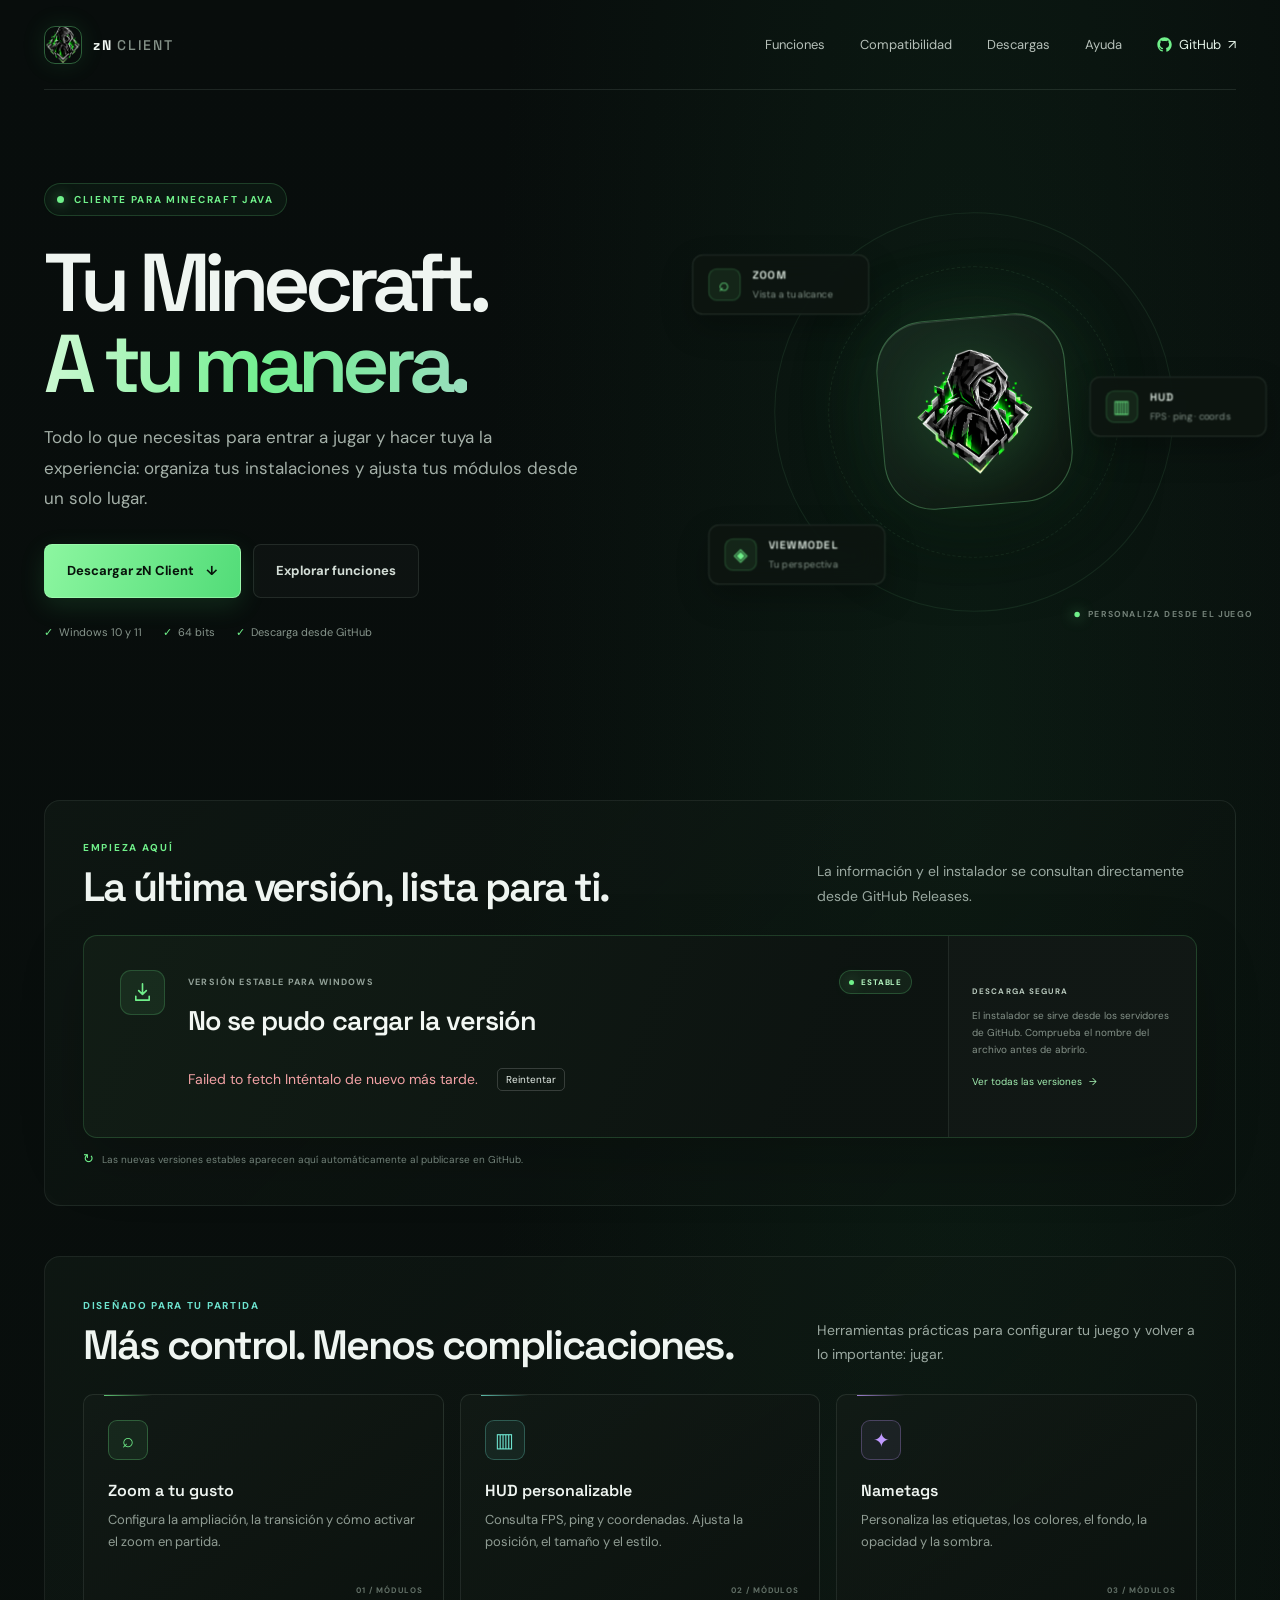
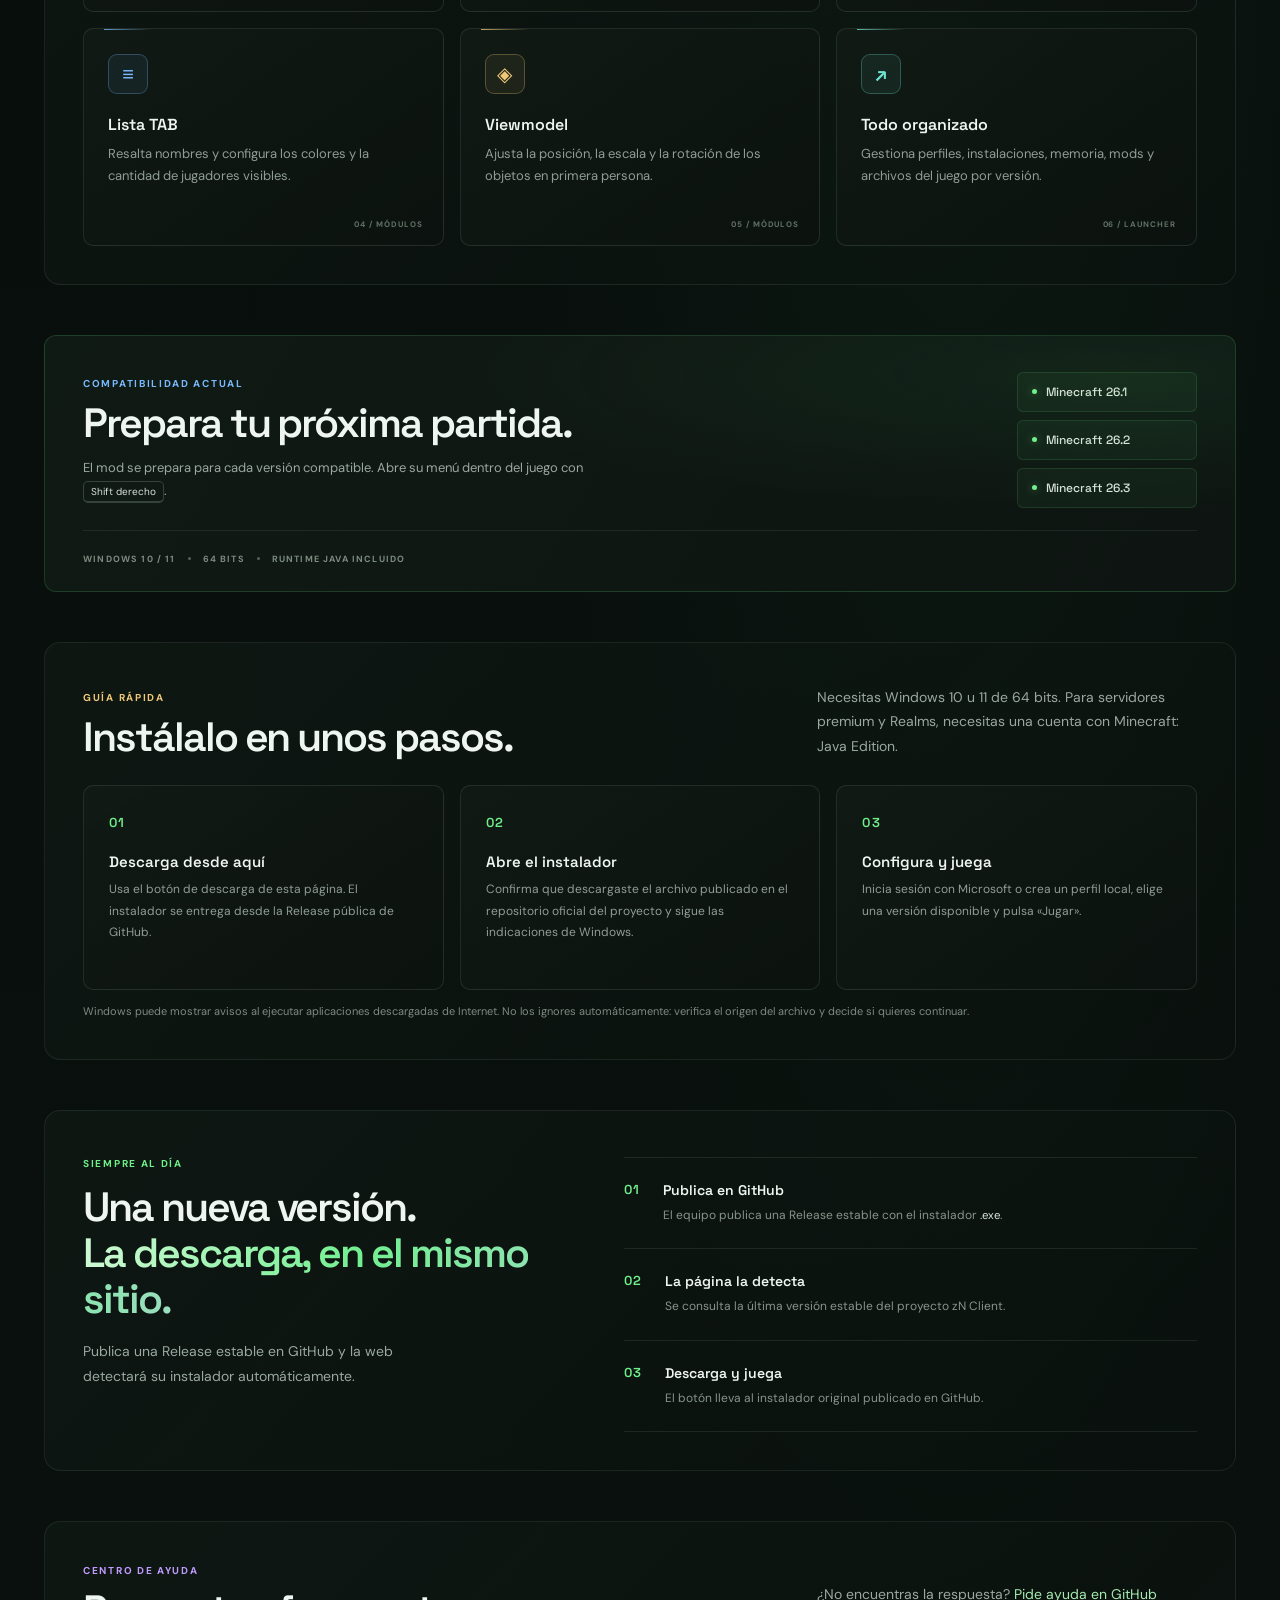
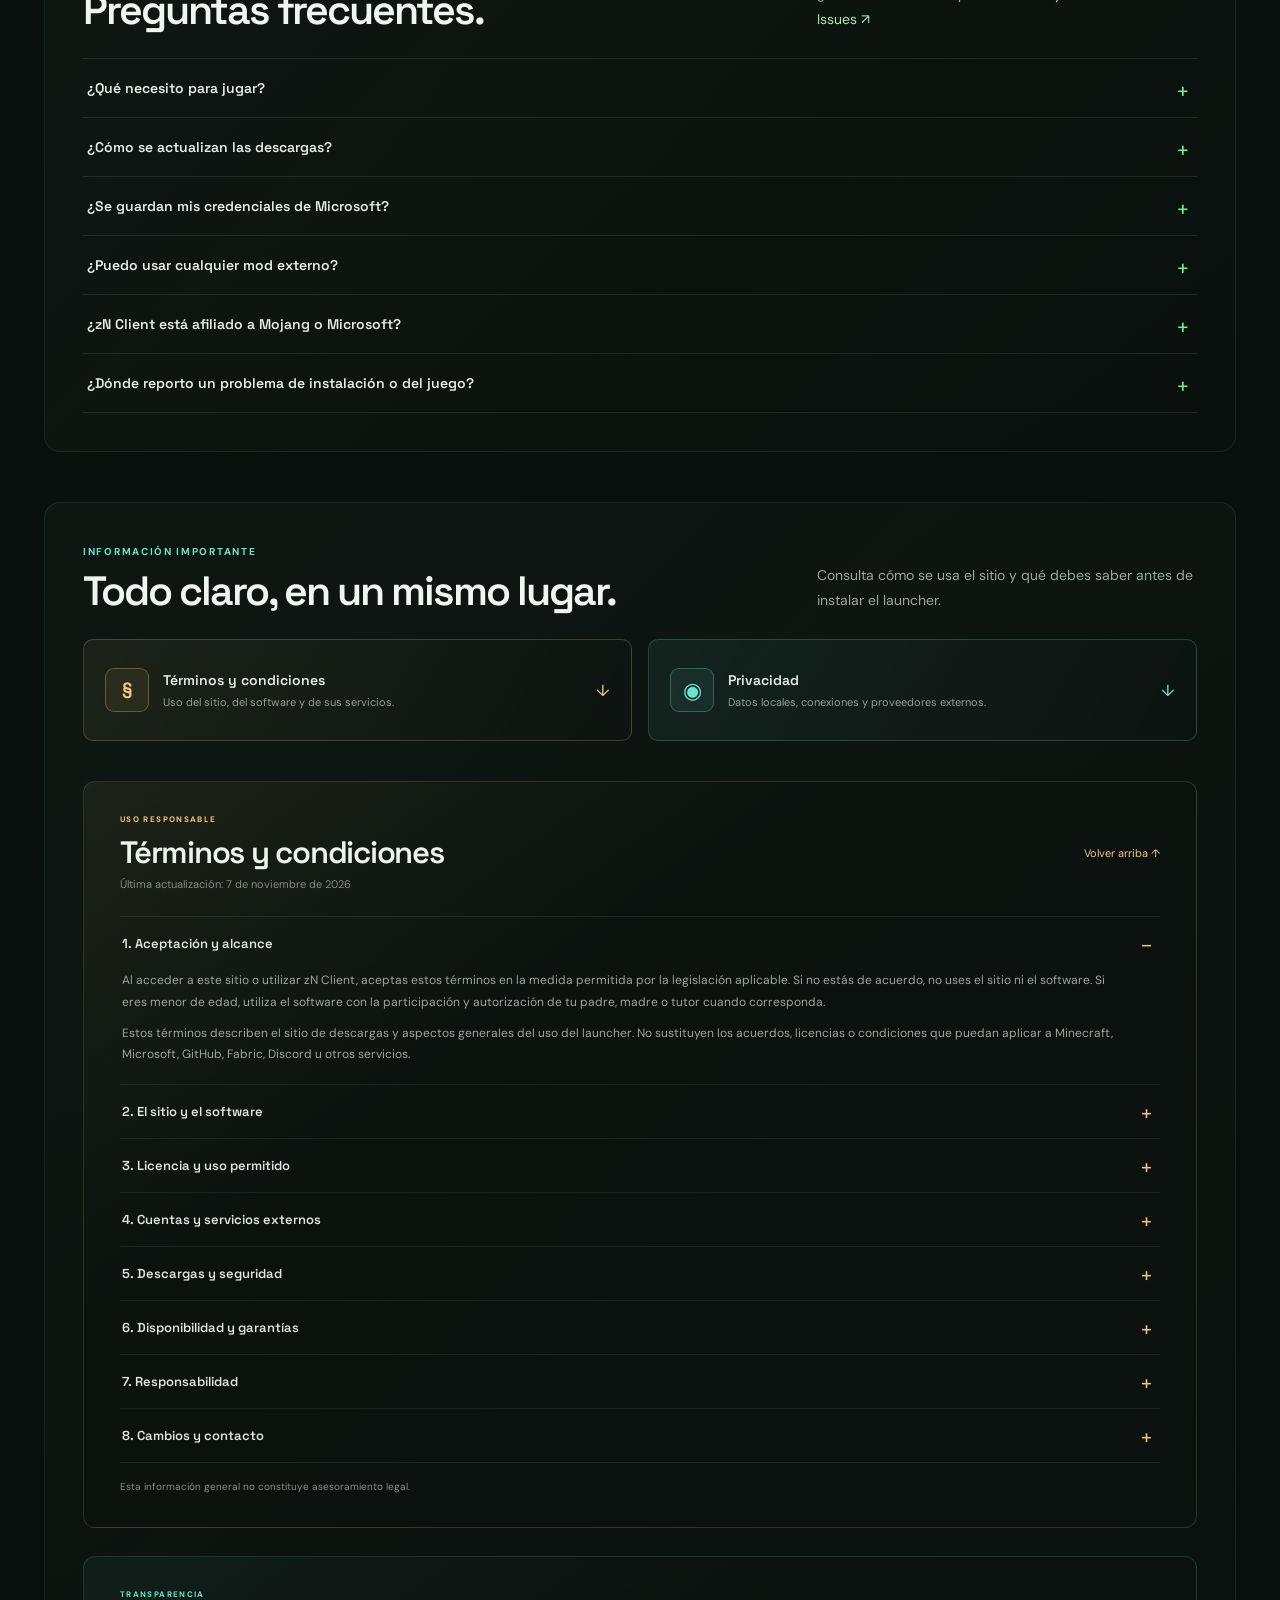
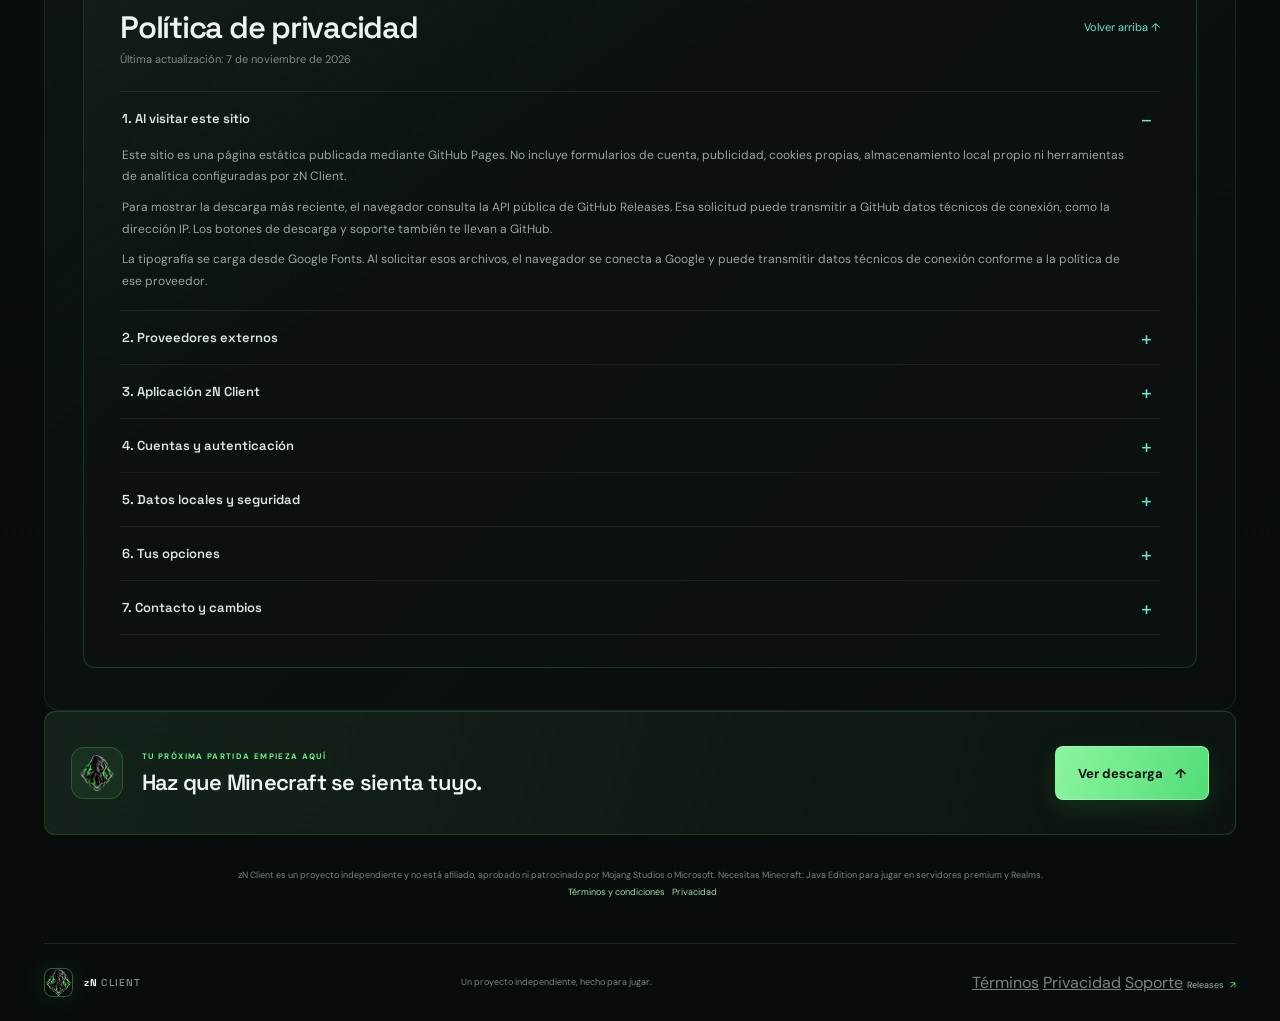
==== commit 2bf9d2bc: "Improve desktop scale and section spacing Co-authored-by: Copilot <223556219+Copilot@users.noreply.g" ====
--- a/site/index.html
+++ b/site/index.html
@@ -13,7 +13,7 @@
     <link rel="preconnect" href="https://fonts.googleapis.com">
     <link rel="preconnect" href="https://fonts.gstatic.com" crossorigin>
     <link rel="stylesheet" href="https://fonts.googleapis.com/css2?family=DM+Sans:wght@400;500;600;700&family=Space+Grotesk:wght@400;500;600;700&display=swap">
-    <link rel="stylesheet" href="./styles.css?v=4">
+    <link rel="stylesheet" href="./styles.css?v=5">
     <link rel="icon" type="image/png" href="./assets/znclient.png">
     <script src="./repo-config.js"></script>
     <script src="./app.js?v=4" defer></script>
--- a/site/styles.css
+++ b/site/styles.css
@@ -379,3 +379,74 @@
 @media (prefers-reduced-motion: reduce) {
   *, *::before, *::after { scroll-behavior: auto !important; animation-duration: .01ms !important; animation-iteration-count: 1 !important; transition-duration: .01ms !important; }
 }
+
+@media (min-width: 1000px) {
+  .page-shell { width: min(100% - 88px, 1240px); }
+  .topbar { min-height: 90px; }
+  .top-links { gap: 35px; }
+  .top-links > a { font-size: 13px; }
+  .hero { min-height: 660px; gap: 56px; padding: 82px 0 100px; }
+  h1 { font-size: clamp(62px, 6.4vw, 84px); }
+  .hero-description { max-width: 540px; font-size: 17px; }
+  .hero-art { transform: scale(1.08); }
+  .button { min-height: 54px; padding-right: 22px; padding-left: 22px; font-size: 13px; }
+  .hero-facts { gap: 21px; font-size: 11px; }
+
+  .download-section, .features-section, .install-section, .update-section, .faq-section, .legal-hub {
+    margin-top: 50px;
+    padding: 46px 38px 38px;
+    border: 1px solid rgba(224, 255, 232, .08);
+    border-radius: 16px;
+    background: linear-gradient(135deg, rgba(20, 32, 25, .48), rgba(11, 17, 14, .35));
+  }
+
+  .download-section { padding-top: 40px; }
+  .section-intro h2, .compatibility h2, .update-heading h2 { font-size: clamp(32px, 3.2vw, 42px); }
+  .section-intro > p { max-width: 380px; font-size: 14px; }
+  .release-main { gap: 23px; padding: 34px 36px; }
+  .release-info h3 { font-size: 27px; }
+  .download-area { font-size: 14px; }
+  .download-button { min-height: 52px; padding: 0 18px; font-size: 13px; }
+  .features-section { padding-top: 42px; }
+  .feature-grid { gap: 16px; }
+  .feature-card { min-height: 218px; padding: 25px 24px 40px; }
+  .feature-icon { width: 40px; height: 40px; margin-bottom: 20px; font-size: 20px; }
+  .feature-card h3 { font-size: 16px; }
+  .feature-card p { max-width: 320px; font-size: 13px; }
+  .feature-index { font-size: 8px; }
+  .compatibility { margin-top: 50px; padding: 36px 38px 26px; }
+  .compatibility-copy > p:last-child { font-size: 13px; }
+  .version-list span { min-width: 180px; padding: 11px 14px; font-size: 12px; }
+  .compatibility-meta { padding-top: 22px; font-size: 9px; }
+  .install-section, .faq-section, .legal-hub { padding-top: 42px; }
+  .install-grid { gap: 16px; }
+  .install-card { min-height: 205px; padding: 25px; }
+  .install-number { font-size: 13px; }
+  .install-card h3 { font-size: 15px; }
+  .install-card p { font-size: 12px; }
+  .install-note { font-size: 11px; }
+  .update-section { grid-template-columns: .9fr 1.1fr; gap: 72px; padding-top: 46px; }
+  .update-heading > p:last-child { font-size: 14px; }
+  .step { gap: 23px; padding: 23px 0; }
+  .step-number { font-size: 13px; }
+  .step h3 { font-size: 14px; }
+  .step p { font-size: 12px; }
+  .faq-item summary { padding-top: 20px; padding-bottom: 20px; font-size: 14px; }
+  .faq-item summary::after { top: 18px; font-size: 22px; }
+  .faq-item p { font-size: 12px; }
+  .legal-hub { padding-bottom: 42px; }
+  .legal-jump-links { gap: 16px; margin-bottom: 40px; }
+  .legal-jump-card { min-height: 102px; padding: 21px; }
+  .legal-jump-icon { width: 44px; height: 44px; font-size: 22px; }
+  .legal-jump-card strong { font-size: 14px; }
+  .legal-jump-card small { font-size: 11px; }
+  .legal-document { margin-top: 28px; padding: 32px 36px; }
+  .legal-document-heading { padding-bottom: 25px; }
+  .legal-document-heading h3 { font-size: 31px; }
+  .legal-document-heading p:last-child, .legal-top-link { font-size: 11px; }
+  .legal-item summary { padding-top: 18px; padding-bottom: 18px; font-size: 13px; }
+  .legal-item summary::after { top: 15px; font-size: 21px; }
+  .legal-item-content { padding-bottom: 18px; }
+  .legal-item-content p, .legal-item-content li { font-size: 12px; }
+  .legal-note { font-size: 10px; }
+}
